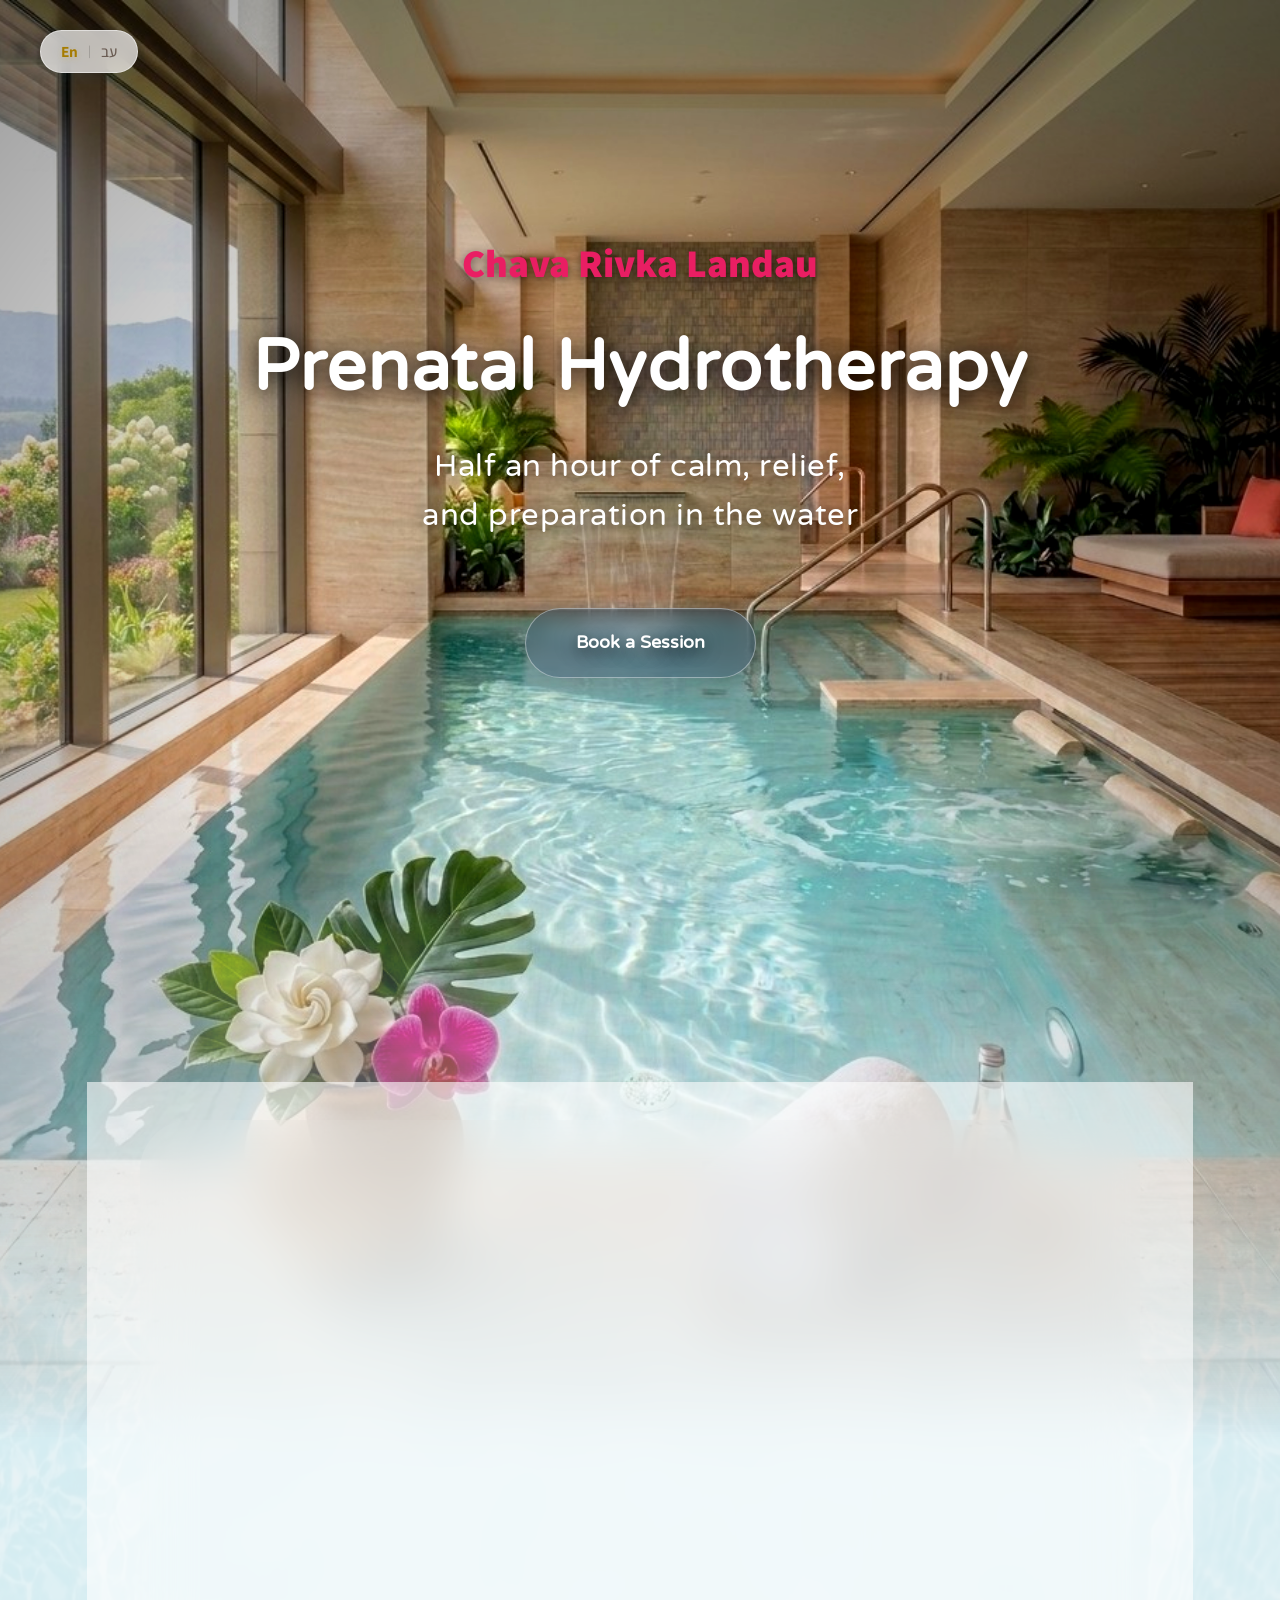
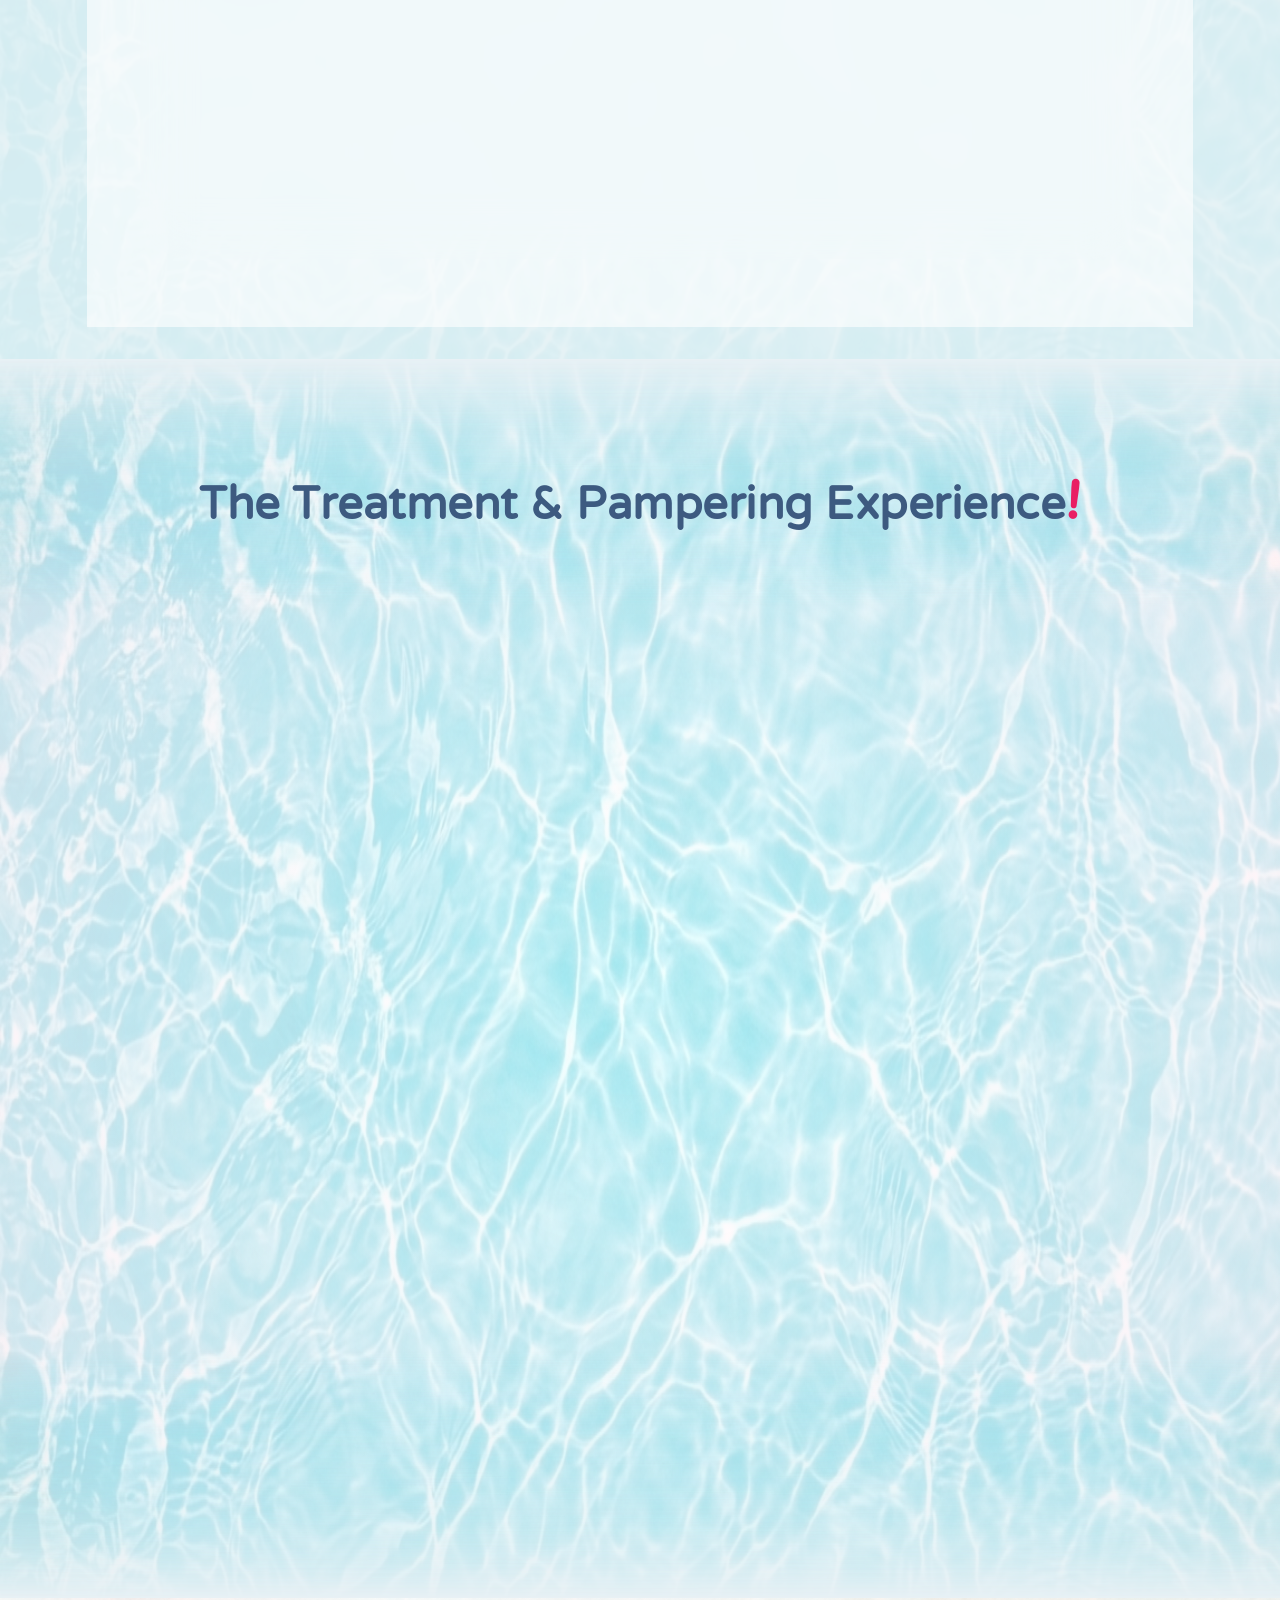
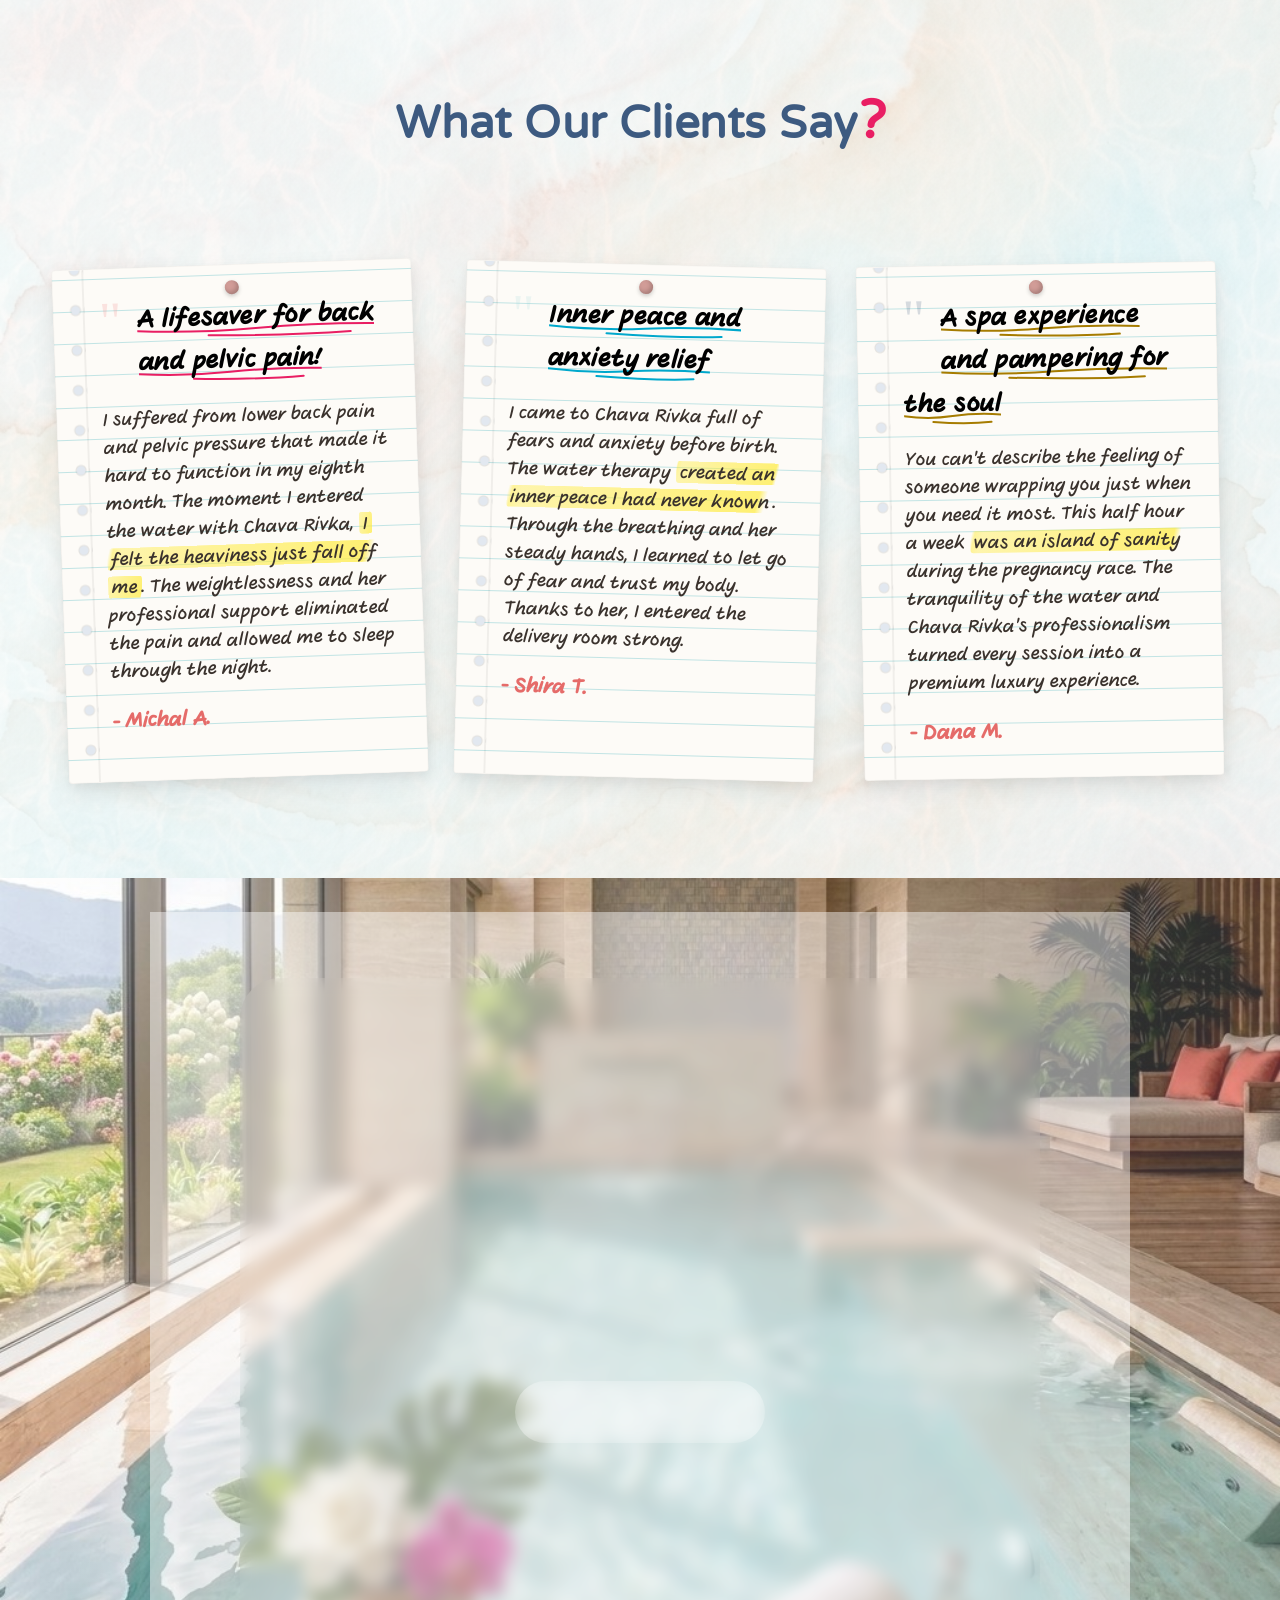
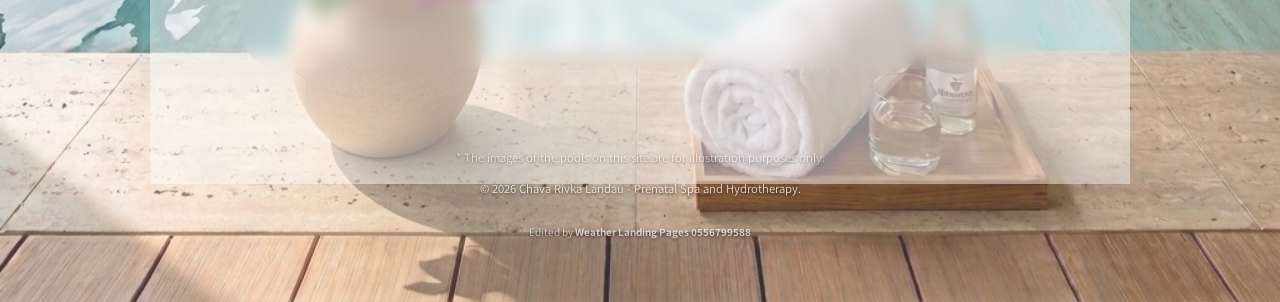
==== index-en.html @ 5e0549d5 "Update site and add new images" ====
<!DOCTYPE html>
<html lang="en" dir="ltr">
<head>
    <meta charset="UTF-8">
    <meta name="viewport" content="width=device-width, initial-scale=1.0">
    <title>Prenatal Hydrotherapy | Chava Rivka Landau</title>
    <meta name="description" content="Preparing for birth? Prepare yourself in the best way possible with prenatal hydrotherapy by Chava Rivka Landau, certified hydrotherapist.">
    
    <link rel="preconnect" href="https://fonts.googleapis.com">
    <link rel="preconnect" href="https://fonts.gstatic.com" crossorigin>
    <link href="https://fonts.googleapis.com/css2?family=Assistant:wght@300;400;500;700&family=Varela+Round&family=Gveret+Levin&display=swap" rel="stylesheet">
    
    <link rel="stylesheet" href="styles.css">
</head>
<body>
    
    <div class="lang-switcher">
        <a href="index-en.html" class="active">En</a> <span class="divider">|</span> <a href="index.html">עב</a>
    </div>

    <!-- Global Animated Background -->
    <div class="water-background">
        <!-- Floating Bubbles -->
        <div class="bubbles-container">
            <div class="bubble bubble1"></div>
            <div class="bubble bubble2"></div>
            <div class="bubble bubble3"></div>
            <div class="bubble bubble4"></div>
            <div class="bubble bubble5"></div>
            <div class="bubble bubble6"></div>
            <div class="bubble bubble7"></div>
            <div class="bubble bubble8"></div>
            <div class="bubble bubble9"></div>
        </div>
    </div>

    <header class="hero-banner section" id="home">
        <div class="hero-overlay"></div>
        <div class="container hero-content">
            <div class="hero-text-minimal animate-on-scroll fade-up-slow">
                <span class="hero-provider-name interactive-hero-line" style="display:block; font-size: 2.8rem; font-weight: 800; color: #e91e63; margin: 0 auto 15px auto; width: fit-content; text-shadow: 0 2px 10px rgba(0,0,0,0.5);">Chava Rivka Landau</span>
                <h1 class="interactive-hero-line" style="margin: 0 auto; width: fit-content;">Prenatal Hydrotherapy</h1>
                <div class="accent-line" style="margin: 15px auto;"></div>
                <h2 class="interactive-hero-line" style="margin: 0 auto 30px auto; width: fit-content; text-align: center;">Half an hour of calm, relief,<br>and preparation in the water</h2>
                <a href="#contact" class="cta-button primary-cta mt-4">Book a Session</a>
            </div>
        </div>
    </header>

    <section class="provider section" id="provider-section">
        <div class="container animate-on-scroll fade-up-slow">
            <div class="provider-content">
                <div class="water-stream-container" id="water-stream-container">
                    <div class="stream-wave stream-blue"></div>
                    <div class="stream-wave stream-pink"></div>
                </div>
                <div class="provider-split">
                    <div class="provider-info">
                        <h2 class="handwritten gentle-hover-text" style="font-size: clamp(1.8rem, 6vw, 2.8rem); color: #e91e63; text-align: center; line-height: 1.2; margin-bottom: 20px;">Nice to meet you,<br><span style="white-space: nowrap; font-size: clamp(1.5rem, 6.5vw, 2.8rem);">I am Chava Rivka Landau.</span></h2>
                        <p class="title">A mother and grandmother, certified hydrotherapist, and expert in prenatal water therapy.</p>
                        <div class="accent-line align-right"></div>
                        <p class="bio-short animated-reading-box">
                            My goal is simple: to grant you half an hour of weightlessness, absolute quiet, and physical and mental preparation for childbirth. For me, water is the most powerful tool to relieve pressure from the back and pelvis, release pre-birth anxieties, and teach you how to truly breathe and let go. I have created a safe, embracing space for you – come disconnect from everything, trust your body, and arrive at the delivery room with calmness and empowerment.
                        </p>
                    </div>
                    <div class="provider-image interactive-provider">
                        <img src="embracing_hands_heart.png" alt="Embracing hands and heart" class="provider-main-img" />
                        
                        <!-- Floating Heart Bubbles -->
                        <div class="heart-bubbles-container">
                            <div class="hb hb1">♥</div>
                            <div class="hb hb2">♥</div>
                            <div class="hb hb3">♥</div>
                            <div class="hb hb4">♥</div>
                            <div class="hb hb5">♥</div>
                            <div class="hb hb6">♥</div>
                        </div>
                    </div>
                </div>
            </div>
        </div>
    </section>

    <section class="benefits section clip-transition" id="benefits">
        <div class="container">
            <h3 class="section-title animate-on-scroll fade-up-slow hover-wave-text no-color">The Treatment & Pampering Experience<span style="color: #e91e63; font-weight: 900; font-size: 1.2em; display: inline-block; transform: rotate(5deg);">!</span></h3>
            <div class="drops-grid">
                
                <div class="drop-card animate-on-scroll stagger-card" style="--delay: 0.1s">
                    <div class="title-animation-wrapper">
                        <div class="line-art-wrapper">
                            <!-- Abstract Spine / Relief line art -->
                            <svg viewBox="0 0 100 100" class="draw-line-svg">
                                <defs>
                                    <linearGradient id="grad1-en" x1="0%" y1="0%" x2="100%" y2="100%">
                                        <stop offset="0%" stop-color="#00bcd4" />
                                        <stop offset="100%" stop-color="#005f73" />
                                    </linearGradient>
                                    <linearGradient id="grad1-pink-en" x1="0%" y1="0%" x2="100%" y2="100%">
                                        <stop offset="0%" stop-color="#e91e63" />
                                        <stop offset="100%" stop-color="#ff8a65" />
                                    </linearGradient>
                                </defs>
                                <path class="animated-path" d="M 30,80 Q 50,70 50,50 T 70,20" fill="none" stroke="url(#grad1-en)" stroke-width="3" stroke-linecap="round"/>
                                <circle class="animated-path" cx="70" cy="20" r="4" fill="none" stroke="url(#grad1-en)" stroke-width="3"/>
                                <path class="animated-path" d="M 40,90 Q 60,80 60,60 T 80,30" fill="none" stroke="url(#grad1-pink-en)" stroke-width="2.5" stroke-linecap="round" opacity="0.8"/>
                            </svg>
                        </div>
                        <h4>Relief from Burden</h4>
                    </div>
                    <p>Releases tension, strain, and back pain with a pleasant floating sensation.</p>
                </div>

                <div class="drop-card animate-on-scroll stagger-card" style="--delay: 0.2s">
                    <div class="title-animation-wrapper">
                        <div class="line-art-wrapper">
                            <!-- Abstract Mobility / Loop line art -->
                            <svg viewBox="0 0 100 100" class="draw-line-svg">
                                <defs>
                                    <linearGradient id="grad2-en" x1="0%" y1="0%" x2="100%" y2="100%">
                                        <stop offset="0%" stop-color="#00a8cc" />
                                        <stop offset="100%" stop-color="#007c91" />
                                    </linearGradient>
                                    <linearGradient id="grad2-pink-en" x1="0%" y1="0%" x2="100%" y2="100%">
                                        <stop offset="0%" stop-color="#c2185b" />
                                        <stop offset="100%" stop-color="#e91e63" />
                                    </linearGradient>
                                </defs>
                                <path class="animated-path" d="M 20,50 C 20,20 80,20 80,50 C 80,80 20,80 50,50" fill="none" stroke="url(#grad2-en)" stroke-width="3" stroke-linecap="round"/>
                                <path class="animated-path" d="M 10,60 C 10,10 90,10 90,60 C 90,110 10,110 60,60" fill="none" stroke="url(#grad2-pink-en)" stroke-width="2.5" stroke-linecap="round" opacity="0.8"/>
                            </svg>
                        </div>
                        <h4>Improved Mobility</h4>
                    </div>
                    <p>Increases flexibility and expands range of motion in a gentle, soft way.</p>
                </div>

                <div class="drop-card animate-on-scroll stagger-card" style="--delay: 0.3s">
                    <div class="title-animation-wrapper">
                        <div class="line-art-wrapper">
                            <!-- Abstract Breathe / Leaf line art -->
                            <svg viewBox="0 0 100 100" class="draw-line-svg">
                                <path class="animated-path" d="M 50,90 C 50,90 20,60 20,30 C 20,10 50,10 50,30 C 50,10 80,10 80,30 C 80,60 50,90 50,90 Z" fill="none" stroke="url(#grad1-en)" stroke-width="3" stroke-linejoin="round"/>
                                <path class="animated-path" d="M 50,90 L 50,30" fill="none" stroke="url(#grad1-pink-en)" stroke-width="2.5" stroke-linecap="round"/>
                            </svg>
                        </div>
                        <h4>Breathing & Relaxation</h4>
                    </div>
                    <p>Guidance in breathing techniques and deep serenity ahead of birth.</p>
                </div>

                <div class="drop-card animate-on-scroll stagger-card" style="--delay: 0.4s">
                    <div class="title-animation-wrapper">
                        <div class="line-art-wrapper">
                            <!-- Abstract Lightness / Wave line art -->
                            <svg viewBox="0 0 100 100" class="draw-line-svg">
                                <path class="animated-path" d="M 10,50 Q 30,30 50,50 T 90,50" fill="none" stroke="url(#grad2-en)" stroke-width="3" stroke-linecap="round"/>
                                <path class="animated-path" d="M 10,65 Q 30,45 50,65 T 90,65" fill="none" stroke="url(#grad2-pink-en)" stroke-width="2.5" stroke-linecap="round" opacity="0.8"/>
                                <circle class="animated-path" cx="30" cy="30" r="4" fill="none" stroke="url(#grad1-pink-en)" stroke-width="2.5"/>
                                <circle class="animated-path" cx="70" cy="20" r="3" fill="none" stroke="url(#grad1-en)" stroke-width="2.5"/>
                            </svg>
                        </div>
                        <h4>Feeling of Lightness</h4>
                    </div>
                    <p>A pleasant wrapping of water providing zero gravity and absolute freedom.</p>
                </div>

                <div class="drop-card animate-on-scroll stagger-card" style="--delay: 0.5s">
                    <div class="title-animation-wrapper">
                        <div class="line-art-wrapper">
                            <!-- Abstract Care / Cradling Hands line art -->
                            <svg viewBox="0 0 100 100" class="draw-line-svg">
                                <path class="animated-path" d="M 20,40 C 20,70 50,80 50,80 C 50,80 80,70 80,40" fill="none" stroke="url(#grad1-en)" stroke-width="3" stroke-linecap="round"/>
                                <path class="animated-path" d="M 30,35 C 30,60 50,65 50,65 C 50,65 70,60 70,35" fill="none" stroke="url(#grad1-pink-en)" stroke-width="2.5" stroke-linecap="round"/>
                                <circle class="animated-path" cx="50" cy="45" r="9" fill="none" stroke="url(#grad2-en)" stroke-width="2.5"/>
                            </svg>
                        </div>
                        <h4>Personal Care & Pampering</h4>
                    </div>
                    <p>Intimate, supportive care tailored to your exact needs.</p>
                </div>

            </div>
        </div>
    </section>

    <section class="testimonials section clip-transition" id="testimonials">
        <div class="container">
            <h3 class="section-title animate-on-scroll fade-up-slow hover-wave-text">What Our Clients Say<span style="color: #e91e63; font-weight: 900; font-size: 1.2em; display: inline-block; --base-rotate: 5deg; transform: rotate(5deg);">?</span></h3>
            <div class="testimonials-grid memo-board">
                
                <div class="testimonial-card memo-note animate-on-scroll stagger-card" style="--delay: 0.1s; transform: rotate(-2deg);">
                    <div class="memo-pin"></div>
                    <div class="testimonial-header peach-header">
                        <div class="quote-icon">"</div>
                        <h4 class="testimonial-title handwritten">A lifesaver for back and pelvic pain!</h4>
                    </div>
                    <div class="testimonial-body">
                        <p class="testimonial-text handwritten">I suffered from lower back pain and pelvic pressure that made it hard to function in my eighth month. The moment I entered the water with Chava Rivka, <span class="highlight-yellow">I felt the heaviness just fall off me</span>. The weightlessness and her professional support eliminated the pain and allowed me to sleep through the night.</p>
                        <p class="testimonial-author handwritten">- Michal A.</p>
                    </div>
                </div>

                <div class="testimonial-card memo-note animate-on-scroll stagger-card" style="--delay: 0.2s; transform: rotate(1.5deg);">
                    <div class="memo-pin"></div>
                    <div class="testimonial-header blue-header">
                        <div class="quote-icon">"</div>
                        <h4 class="testimonial-title handwritten">Inner peace and anxiety relief</h4>
                    </div>
                    <div class="testimonial-body">
                        <p class="testimonial-text handwritten">I came to Chava Rivka full of fears and anxiety before birth. The water therapy <span class="highlight-yellow">created an inner peace I had never known</span>. Through the breathing and her steady hands, I learned to let go of fear and trust my body. Thanks to her, I entered the delivery room strong.</p>
                        <p class="testimonial-author handwritten">- Shira T.</p>
                    </div>
                </div>

                <div class="testimonial-card memo-note animate-on-scroll stagger-card" style="--delay: 0.3s; transform: rotate(-1deg);">
                    <div class="memo-pin"></div>
                    <div class="testimonial-header deep-header">
                        <div class="quote-icon">"</div>
                        <h4 class="testimonial-title handwritten">A spa experience and pampering for the soul</h4>
                    </div>
                    <div class="testimonial-body">
                        <p class="testimonial-text handwritten">You can't describe the feeling of someone wrapping you just when you need it most. This half hour a week <span class="highlight-yellow">was an island of sanity</span> during the pregnancy race. The tranquility of the water and Chava Rivka's professionalism turned every session into a premium luxury experience.</p>
                        <p class="testimonial-author handwritten">- Dana M.</p>
                    </div>
                </div>

            </div>
        </div>
    </section>

    <footer class="contact section clip-transition" id="contact">
        <div class="container contact-container animate-on-scroll fade-up-slow">
            <h3 class="contact-headline interactive-footer-line">Give yourself half an hour of calm and lightness</h3>
            <div class="phone-wrapper">
                <a href="tel:0548498906" class="phone-number pulse-animation">
                    <span class="phone-text">054-849-8906</span>
                </a>
            </div>
            <div style="margin-top: 25px;">
                <button id="open-registration-modal" class="cta-button primary-cta" style="background-color: var(--warm-peach); color: white; border: none; cursor: pointer; font-family: var(--font-heading); font-size: 1.3rem;">I want to register!</button>
            </div>
            <p class="footer-note" style="line-height: 2;">
                <span class="interactive-gold-line">Treatments take place in a pampering and beautifully designed private pool in Beit Shemesh.</span><br>
                <span class="interactive-gold-line">I am here to embrace you, with love and professionalism.</span>
            </p>
        </div>
        <div class="copyright">
            <p class="disclaimer" style="font-size: 0.9rem; opacity: 0.7; margin-bottom: 10px;">* The images of the pools on this site are for illustration purposes only.</p>
            <p>&copy; 2026 Chava Rivka Landau - Prenatal Spa and Hydrotherapy.</p>
            <p style="font-size: 0.8rem; opacity: 0.8; margin-top: 25px;">Edited by <strong>Weather Landing Pages 0556799588</strong></p>
        </div>
    </footer>

    <!-- Registration Modal -->
    <div id="registration-modal" class="modal-overlay">
        <div class="modal-content">
            <button id="close-registration-modal" class="close-btn">&times;</button>
            <h3 style="margin-bottom: 25px; text-align: center; color: var(--deep-water); font-size: 2rem;">I want to register!</h3>
            <form id="registration-form">
                <div class="form-group">
                    <label for="reg-name">Name</label>
                    <input type="text" id="reg-name" name="name" autocomplete="name" required>
                </div>
                <div class="form-group">
                    <label for="reg-phone">Phone</label>
                    <input type="tel" id="reg-phone" name="phone" autocomplete="tel" required>
                </div>
                <div class="form-group">
                    <label for="reg-address">Residential Address</label>
                    <input type="text" id="reg-address" name="address" autocomplete="street-address">
                </div>
                <div class="form-group">
                    <label for="reg-details">Request Details</label>
                    <textarea id="reg-details" name="details" rows="4"></textarea>
                </div>
                <button type="submit" class="cta-button primary-cta" style="width: 100%; justify-content: center; background-color: var(--warm-peach); color: white; border: none; margin-top: 10px;" id="submit-reg-btn">Send</button>
            </form>
            <div id="reg-form-message" style="display:none; text-align:center; margin-top:15px; font-weight:bold; color:var(--deep-water);"></div>
        </div>
    </div>

    <script src="script.js"></script>
</body>
</html>
---- styles.css ----
:root {
    /* Color Palette */
    --deep-water: #3d5a80; /* Deep oceanic blue for text */
    --primary-blue: #a8dadc; /* Soft calming pool water */
    --light-blue: #f4f8fa; /* Extremely clean, faint blue */
    --water-white: #ffffff; /* Pure white */
    --white: #ffffff;
    --bg-light: #e8f1f5; /* Elegant cool grayish blue */
    --text-dark: #3a322d;
    --text-light: #6b5d54;
    
    --warm-peach: #f28482;
    --warm-peach-light: #f4978e;
    --warm-peach-dark: #e56b69;
    
    --luxury-gold: #a67c00; /* Darker, richer antique gold */
    --gold-gradient: linear-gradient(135deg, #BF953F 0%, #FCF6BA 25%, #B38728 50%, #FBF5B7 75%, #AA771C 100%);

    /* Shadows & Effects */
    --glass-bg: rgba(255, 255, 255, 0.7);
    --glass-shadow: 0 15px 45px 0 rgba(209, 156, 151, 0.15);
    --drop-shadow: 0 20px 50px -10px rgba(74, 63, 53, 0.08), 0 10px 30px -8px rgba(74, 63, 53, 0.05);
    
    /* Typography */
    --font-heading: 'Varela Round', sans-serif;
    --font-body: 'Assistant', sans-serif;

    /* Luxury Easing */
    --luxury-ease: cubic-bezier(0.25, 1, 0.5, 1);
}

* {
    margin: 0;
    padding: 0;
    box-sizing: border-box;
}

html {
    font-size: 14px; /* Scale down globally */
}

body {
    font-family: var(--font-body);
    color: var(--text-dark);
    background-color: var(--bg-light);
    line-height: 1.6;
    overflow-x: hidden;
}

h1, h2, h3, h4, h5 {
    font-family: var(--font-heading);
    color: var(--deep-water);
    letter-spacing: 0.5px;
}

.container {
    max-width: 1200px;
    margin: 0 auto;
    padding: 0 20px;
}

.section {
    padding: 100px 0;
    position: relative;
    z-index: 2;
}

/* --- Modern SVG Wave Background --- */
.water-background {
    position: fixed;
    top: 0;
    left: 0;
    width: 100vw;
    height: 100vh;
    z-index: -1;
    background-color: #e8f1f5; /* Deeper cool base instead of pure white */
    background-image: 
        url('data:image/svg+xml;utf8,<svg xmlns="http://www.w3.org/2000/svg" viewBox="0 0 1440 800" preserveAspectRatio="none"><path fill="%2300bcd4" fill-opacity="0.25" d="M0,320L60,309.3C120,299,240,277,360,288C480,299,600,341,720,336C840,331,960,277,1080,240C1200,203,1320,181,1380,170.7L1440,160L1440,800L1380,800C1320,800,1200,800,1080,800C960,800,840,800,720,800C600,800,480,800,360,800C240,800,120,800,60,800L0,800Z"></path><path fill="%23e91e63" fill-opacity="0.2" d="M0,160L60,181.3C120,203,240,245,360,250.7C480,256,600,224,720,234.7C840,245,960,299,1080,309.3C1200,320,1320,288,1380,272L1440,256L1440,800L1380,800C1320,800,1200,800,1080,800C960,800,840,800,720,800C600,800,480,800,360,800C240,800,120,800,60,800L0,800Z"></path><path fill="%2381d4fa" fill-opacity="0.3" d="M0,512L60,490.7C120,469,240,427,360,426.7C480,427,600,469,720,512C840,555,960,597,1080,597.3C1200,597,1320,555,1380,533.3L1440,512L1440,800L1380,800C1320,800,1200,800,1080,800C960,800,840,800,720,800C600,800,480,800,360,800C240,800,120,800,60,800L0,800Z"></path></svg>');
    background-size: 200% 100%;
    background-position: left bottom;
    background-repeat: no-repeat;
    animation: waveFlow 30s ease-in-out infinite alternate;
}

@keyframes waveFlow {
    0% { background-position: left bottom; }
    100% { background-position: right bottom; }
}

/* --- Floating Bubbles --- */
.bubbles-container {
    position: fixed;
    top: 0;
    left: 0;
    width: 100vw;
    height: 100vh;
    z-index: 10;
    pointer-events: none;
    overflow: hidden;
}

.bubble {
    position: absolute;
    bottom: -150px;
    border-radius: 50%;
    background: radial-gradient(circle at 30% 30%, rgba(255, 255, 255, 0.9) 0%, rgba(255, 255, 255, 0.1) 40%, rgba(255, 255, 255, 0) 60%);
    box-shadow: 
        inset 0 0 20px rgba(255, 255, 255, 0.8),
        inset 10px 0 30px rgba(255, 182, 193, 0.4),
        inset -10px 0 30px rgba(173, 216, 230, 0.4),
        inset 0 -20px 30px rgba(166, 124, 0, 0.2),
        0 10px 25px rgba(0, 0, 0, 0.1);
    border: 1.5px solid rgba(255, 255, 255, 0.7);
    backdrop-filter: blur(2px);
    opacity: 0;
    animation: floatUpSoap 15s infinite ease-in-out, wobble 4s infinite ease-in-out;
    will-change: bottom, transform, margin-left;
}

@keyframes floatUpSoap {
    0% { bottom: -150px; opacity: 0; }
    10% { opacity: 0.9; }
    90% { opacity: 0.9; }
    100% { bottom: 120vh; opacity: 0; }
}

@keyframes wobble {
    0%, 100% { margin-left: 0; transform: scale(1); }
    50% { margin-left: 20px; transform: scale(1.05); }
}

/* Luxurious sizes, widely varied */
.bubble1 { width: 25px; height: 25px; left: 5%; animation-duration: 18s, 4s; animation-delay: 0s, 0s; }
.bubble2 { width: 70px; height: 70px; left: 12%; animation-duration: 22s, 5s; animation-delay: 5s, 1s; }
.bubble3 { width: 15px; height: 15px; left: 8%; animation-duration: 15s, 3s; animation-delay: 2s, 2s; }
.bubble4 { width: 45px; height: 45px; left: 2%; animation-duration: 25s, 6s; animation-delay: 8s, 0s; }
.bubble5 { width: 30px; height: 30px; left: 88%; animation-duration: 19s, 4.5s; animation-delay: 12s, 1.5s; }
.bubble6 { width: 80px; height: 80px; left: 95%; animation-duration: 16s, 3.5s; animation-delay: 15s, 0.5s; }
.bubble7 { width: 40px; height: 40px; left: 85%; animation-duration: 21s, 5s; animation-delay: 18s, 2.5s; }
.bubble8 { width: 60px; height: 60px; left: 92%; animation-duration: 28s, 6s; animation-delay: 10s, 1s; }
.bubble9 { width: 20px; height: 20px; left: 82%; animation-duration: 14s, 3s; animation-delay: 6s, 0s; }
/* --- Language Switcher --- */
.lang-switcher {
    position: fixed;
    top: 30px;
    left: 40px; /* Fixed physical position so it stays in the exact same spot in both Hebrew (RTL) and English (LTR) */
    z-index: 1000;
    background: rgba(255, 255, 255, 0.7);
    backdrop-filter: blur(10px);
    border: 1px solid rgba(255, 255, 255, 0.5);
    padding: 8px 20px;
    border-radius: 30px;
    box-shadow: 0 4px 15px rgba(0, 95, 115, 0.1);
    display: flex;
    align-items: center;
    gap: 10px;
    font-size: 1.1rem;
    font-weight: 500;
}

.lang-switcher a {
    color: var(--text-light);
    text-decoration: none;
    transition: all 0.3s ease;
}

.lang-switcher a:hover {
    color: var(--warm-peach);
}

.lang-switcher a.active {
    color: var(--luxury-gold);
    font-weight: 700;
    text-shadow: 0 2px 5px rgba(212, 175, 55, 0.3);
}

.lang-switcher .divider {
    color: rgba(0,0,0,0.2);
    font-size: 0.9rem;
}


/* --- Hero Section (Watsu Style) --- */
.hero-banner {
    height: 100vh;
    min-height: 600px;
    position: relative;
    display: flex;
    align-items: center;
    justify-content: center;
    text-align: center;
    padding-top: 0;
    padding-bottom: 0;
    z-index: 2;
}

.hero-banner::before {
    content: '';
    position: absolute;
    top: 0;
    left: 0;
    width: 100%;
    height: 160vh;
    background: url('assets/hero_bg.jpg') center/cover no-repeat;
    z-index: -2;
    mask-image: linear-gradient(to bottom, black 60%, transparent 100%);
    -webkit-mask-image: linear-gradient(to bottom, black 60%, transparent 100%);
    pointer-events: none;
    filter: saturate(1.2) contrast(1.05);
}

.hero-overlay {
    position: absolute;
    top: 0;
    left: 0;
    width: 100%;
    height: 160vh;
    /* Removed blue tint. Pure vignette so image is sharp and colorful */
    background: radial-gradient(circle at center, transparent 30%, rgba(0,0,0,0.4) 100%);
    z-index: -1;
    mask-image: linear-gradient(to bottom, black 60%, transparent 100%);
    -webkit-mask-image: linear-gradient(to bottom, black 60%, transparent 100%);
    pointer-events: none;
}

.hero-content {
    position: relative;
    z-index: 2;
    width: 100%;
    display: flex;
    justify-content: center;
}

.hero-text-minimal {
    max-width: 900px;
    color: var(--white);
    text-shadow: 0 4px 15px rgba(0,0,0,0.6), 0 0 30px rgba(0,0,0,0.3);
}



.hero-text-minimal h1 {
    font-size: 5rem;
    font-weight: 700;
    line-height: 1.1;
    margin-bottom: 10px;
    letter-spacing: 1px;
    color: var(--white);
    text-shadow: 0 4px 20px rgba(0,0,0,0.7), 0 0 40px rgba(0,0,0,0.4);
}

.hero-text-minimal h2 {
    font-size: 2.2rem;
    font-weight: 300;
    margin-bottom: 30px;
    color: var(--water-white);
    text-shadow: 0 2px 15px rgba(0,0,0,0.6);
}

/* --- Interactive Hero Text Hover Effect (Floating) --- */
.interactive-hero-line {
    position: relative;
    padding: 10px 20px;
    border-radius: 12px;
    transition: all 0.6s cubic-bezier(0.25, 1, 0.5, 1);
    z-index: 1;
    cursor: pointer;
}

.interactive-hero-line::before {
    content: '';
    position: absolute;
    top: 0;
    left: 0;
    width: 100%;
    height: 100%;
    background: rgba(255, 255, 255, 0.12); /* ׳³ֲ³ײ²ֲ©׳³ֲ³ײ²ֲ§׳³ֲ³׳’ג‚¬ֲ¢׳³ֲ³ײ²ֲ£ ׳³ֲ³׳’ג‚¬ֲ¢׳³ֲ³ײ²ֲ¢׳³ֲ³׳’ג‚¬ֲ׳³ֲ³׳’ג€ֲ¢׳³ֲ³ײ²ֲ */
    backdrop-filter: blur(8px); /* ׳³ֲ³ײ²ֲ׳³ֲ³׳’ג€ֳ—׳³ֲ³ײ²ֲ§׳³ֲ³ײ»ֲ ׳³ֲ³׳’ג‚¬ג€׳³ֲ³׳’ג‚¬ֳ·׳³ֲ³׳’ג‚¬ֲ¢׳³ֲ³׳’ג‚¬ֳ·׳³ֲ³׳’ג€ֲ¢׳³ֲ³ײ³ג€” */
    border: 1px solid rgba(255, 255, 255, 0.2);
    border-radius: 12px;
    z-index: -1;
    /* ׳³ֲ³ײ²ֲ׳³ֲ³ײ³ג€”׳³ֲ³׳’ג‚¬ג€׳³ֲ³׳’ג€ֲ¢׳³ֲ³ײ²ֲ ׳³ֲ³ײ²ֲ׳³ֲ³ײ²ֲ׳³ֲ³ײ»ֲ׳³ֲ³׳’ג‚¬ֲ ׳³ֲ³׳’ג‚¬ֲ¢׳³ֲ³ײ²ֲ§׳³ֲ³ײ»ֲ׳³ֲ³ײ²ֲ ׳³ֲ³׳’ג€ֲ¢׳³ֲ³׳’ג‚¬ֲ¢׳³ֲ³ײ³ג€”׳³ֲ³ײ²ֲ¨ ׳³ֲ³׳’ג‚¬ֳ·׳³ֲ³׳’ג‚¬ֲ׳³ֲ³׳’ג€ֲ¢ ׳³ֲ³ײ²ֲ׳³ֲ³ײ²ֲ¢׳³ֲ³ײ²ֲ׳³ֲ³׳’ג‚¬ֲ¢׳³ֲ³ײ³ג€” ׳³ֲ³׳’ג‚¬ֲ¢׳³ֲ³ײ²ֲ׳³ֲ³ײ²ֲ¦׳³ֲ³׳’ג‚¬ֲ¢׳³ֲ³ײ²ֲ£ */
    transform: translateY(20px) scale(0.95);
    opacity: 0;
    transition: all 0.6s cubic-bezier(0.25, 1, 0.5, 1);
    box-shadow: 0 15px 35px rgba(0, 0, 0, 0.2);
}

.interactive-hero-line:hover {
    /* ׳³ֲ³׳’ג‚¬ֲ׳³ֲ³ײ»ֲ׳³ֲ³ײ²ֲ§׳³ֲ³ײ²ֲ¡׳³ֲ³ײ»ֲ ׳³ֲ³׳’ג‚¬ֳ·׳³ֲ³׳’ג‚¬ֲ¢׳³ֲ³ײ²ֲ׳³ֲ³׳’ג‚¬ֲ¢ ׳³ֲ³ײ²ֲ¦׳³ֲ³ײ²ֲ£ ׳³ֲ³׳’ג‚¬ֳ·׳³ֲ³ײ²ֲ׳³ֲ³׳’ג€ֳ—׳³ֲ³׳’ג€ֲ¢ ׳³ֲ³ײ²ֲ׳³ֲ³ײ²ֲ¢׳³ֲ³ײ²ֲ׳³ֲ³׳’ג‚¬ֲ */
    transform: translateY(-12px);
    text-shadow: 0 8px 25px rgba(0, 0, 0, 0.7) !important;
}

.interactive-hero-line:hover::before {
    /* ׳³ֲ³׳’ג‚¬ֲ׳³ֲ³ײ²ֲ¨׳³ֲ³ײ²ֲ§׳³ֲ³ײ²ֲ¢ ׳³ֲ³ײ²ֲ׳³ֲ³׳’ג‚¬ג€׳³ֲ³ײ²ֲ׳³ֲ³׳’ג€ֲ¢׳³ֲ³ײ²ֲ§ ׳³ֲ³ײ²ֲ׳³ֲ³ײ²ֲ׳³ֲ³ײ²ֲ¢׳³ֲ³ײ²ֲ׳³ֲ³׳’ג‚¬ֲ ׳³ֲ³׳’ג‚¬ֲ¢׳³ֲ³ײ²ֲ׳³ֲ³׳’ג‚¬ֲ¢׳³ֲ³׳’ג€ֳ—׳³ֲ³׳’ג€ֲ¢׳³ֲ³ײ²ֲ¢ */
    transform: translateY(0) scale(1);
    opacity: 1;
}

.hero-provider-name.interactive-hero-line:hover {
    color: var(--warm-peach-light) !important;
    font-weight: 900 !important;
}

h1.interactive-hero-line:hover {
    color: var(--primary-blue) !important;
    font-weight: 800 !important;
}

h2.interactive-hero-line:hover {
    color: var(--primary-blue) !important;
    font-weight: 700 !important;
}

.hero-text-minimal .accent-line {
    background: var(--warm-peach);
    box-shadow: 0 0 10px rgba(242, 132, 130, 0.5);
}

.mt-4 {
    margin-top: 2rem;
}

.cta-button {
    display: inline-flex;
    align-items: center;
    gap: 15px;
    background: var(--warm-peach);
    color: white;
    padding: 20px 50px;
    border-radius: 60px;
    text-decoration: none;
    font-size: 1.25rem;
    font-weight: 700;
    font-family: var(--font-heading);
    box-shadow: 0 15px 40px rgba(242, 132, 130, 0.3);
    transition: all 0.6s var(--luxury-ease);
    position: relative;
    overflow: hidden;
}

.cta-button:hover {
    background: var(--warm-peach-dark);
    transform: translateY(-8px);
    box-shadow: 0 25px 50px rgba(242, 132, 130, 0.4);
}

.cta-button svg {
    transition: transform 0.5s var(--luxury-ease);
}

.cta-button:hover svg {
    transform: translateX(-5px);
}

/* --- Benefits Section --- */
.benefits {
    text-align: center;
    position: relative;
    padding: 100px 0;
    z-index: 1;
}

.benefits::before {
    content: '';
    position: absolute;
    top: 0;
    left: 0;
    width: 100%;
    height: 100%;
    background: url('assets/pure_water.jpg') no-repeat;
    background-size: 120% 120%; /* Make it larger so we can pan around */
    z-index: -2;
    mask-image: linear-gradient(to bottom, transparent 0%, black 20%, black 80%, transparent 100%);
    -webkit-mask-image: linear-gradient(to bottom, transparent 0%, black 20%, black 80%, transparent 100%);
    animation: waterFlow 40s ease-in-out infinite alternate; /* Slow, continuous drifting */
}

@keyframes waterFlow {
    0% { background-position: 0% 0%; }
    50% { background-position: 100% 50%; }
    100% { background-position: 50% 100%; }
}

.benefits::after {
    content: '';
    position: absolute;
    top: 0;
    left: 0;
    width: 100%;
    height: 100%;
    background: radial-gradient(ellipse at center, rgba(255, 255, 255, 0.6) 0%, rgba(255, 240, 245, 0.8) 80%, rgba(255, 228, 225, 0.9) 100%);
    z-index: -1;
    mask-image: linear-gradient(to bottom, transparent 0%, black 20%, black 80%, transparent 100%);
    -webkit-mask-image: linear-gradient(to bottom, transparent 0%, black 20%, black 80%, transparent 100%);
}

.section-title {
    font-size: 3.2rem;
    margin-bottom: 80px;
    font-weight: 900;
    position: relative;
    display: block;
    text-align: center;
    color: var(--deep-water);
    background: transparent;
    padding: 0;
    box-shadow: none;
}

.section-title::after {
    display: none;
}

.drops-grid {
    display: flex;
    flex-wrap: wrap;
    justify-content: center;
    gap: 40px;
}

.drop-card {
    background: transparent;
    padding: 20px 20px;
    border-radius: 20px; 
    width: calc(33.333% - 90px);
    min-width: 240px;
    
    /* Force PERFECT SQUARE! */
    aspect-ratio: 1 / 1;
    
    border: none;
    transition: all 0.6s var(--luxury-ease);
    position: relative;
    z-index: 1; /* Creates a stacking context so ::before doesn't slip behind the section! */
    isolation: isolate; /* Enforces stacking context */
    margin: 60px 30px;
    display: flex;
    flex-direction: column;
    justify-content: center;
}

/* Assign the specific beautifully generated opaque pastel images to each card */
.drop-card:nth-child(1)::before { background-image: url('assets/ring_gold.png'); } 
.drop-card:nth-child(2)::before { background-image: url('assets/ring_blue.png'); } 
.drop-card:nth-child(3)::before { background-image: url('assets/ring_pink.png'); } 
.drop-card:nth-child(4)::before { background-image: url('assets/ring_blue.png'); } 
.drop-card:nth-child(5)::before { background-image: url('assets/ring_gold.png'); } 

/* The Actual Photorealistic Opaque Image of a Wet Inflatable Ring */
.drop-card::before {
    content: '';
    position: absolute;
    top: -30px; left: -30px; right: -30px; bottom: -30px; /* Sits outside the card */
    
    /* Show the ENTIRE image natively, no cropping! */
    background-size: 100% 100%; 
    background-position: center;
    background-repeat: no-repeat;
    
    /* Drop shadow and color enhancements to force maximum opacity and solid plastic look */
    filter: drop-shadow(0 15px 25px rgba(0, 0, 0, 0.4)) contrast(1.2) saturate(1.2) brightness(0.95);
    
    z-index: -1; /* Sits on top of the white background, completely preserving the inner tube! */
    transition: all 0.6s var(--luxury-ease);
    pointer-events: none;
    opacity: 1; /* Fully opaque! */
}

/* The Inner Card Background (Seen through the hole) */
.drop-card::after {
    content: '';
    position: absolute;
    top: 0; left: 0; right: 0; bottom: 0;
    background: transparent; /* Always show the pool water perfectly! */
    backdrop-filter: none; 
    border-radius: 20px;
    z-index: -2; /* Sits BEHIND the ring! */
    transition: all 0.6s var(--luxury-ease);
}

.drop-card:hover {
    transform: translateY(-10px);
}

/* Rotate the ring itself! */
.drop-card:hover::before {
    transform: rotate(15deg) scale(1.05);
}

.drop-card:hover::after {
    /* Adds a bold, deep blue tint to the water */
    background: rgba(0, 40, 110, 0.55); 
    /* Enhances the actual water behind it: makes it darker, much bolder/saturated, and punchy */
    backdrop-filter: brightness(0.6) saturate(2) contrast(1.2); 
}

.drop-card p {
    position: relative;
    z-index: 2;
    text-align: center;
    margin: 0 auto;
    line-height: 1.5;
    max-width: 55%; /* Much narrower to force more line breaks and increase margin from the ring! */
    font-size: 0.85rem; /* Smaller text */
    font-weight: 700; /* Bolder text */
    color: #444444;
    transition: color 0.6s var(--luxury-ease);
}

.drop-card:hover p {
    color: #ffffff;
}

/* Wrapper to allow children to position independently */
.title-animation-wrapper {
    display: contents; /* Removes wrapper from layout, children become direct children of .drop-card for flexbox */
}

.title-animation-wrapper h4 {
    position: absolute;
    top: -5px; /* Sit squarely in the middle of the top tube of the thin float */
    left: 50%;
    transform: translateX(-50%) perspective(150px) rotateX(20deg) rotateZ(-1.5deg); 
    z-index: 3;
    
    margin: 0;
    color: #333333 !important; /* Force dark gray marker */
    font-family: 'Gveret Levin', cursive; /* Handwritten font! */
    font-weight: normal; /* Remove boldness */
    font-size: 1.6rem; /* Handwriting size */
    white-space: nowrap;
    background: transparent !important; 
    padding: 0; 
    
    mix-blend-mode: multiply;
    opacity: 0.85;
}

/* Elegant Spreading Water Ripples behind the ring on hover! */
.title-animation-wrapper::before,
.title-animation-wrapper::after {
    content: '';
    position: absolute;
    /* Start roughly the size of the float */
    top: -20px; left: -20px; right: -20px; bottom: -20px;
    border-radius: 50%;
    border: 3px solid rgba(255, 255, 255, 0); /* Invisible by default */
    z-index: -5; /* Deep behind the float! */
    pointer-events: none;
}

@keyframes spreadRipple {
    0% {
        transform: scale(0.95);
        opacity: 0.6;
        border-width: 4px;
        border-color: rgba(255, 255, 255, 0.7);
    }
    100% {
        transform: scale(1.35); /* Expand outward! */
        opacity: 0; /* Fade out seamlessly into the water */
        border-width: 1px;
        border-color: rgba(255, 255, 255, 0);
    }
}

.drop-card:hover .title-animation-wrapper::before {
    animation: spreadRipple 2s cubic-bezier(0.2, 0.8, 0.3, 1) infinite;
}

.drop-card:hover .title-animation-wrapper::after {
    animation: spreadRipple 2s cubic-bezier(0.2, 0.8, 0.3, 1) infinite;
    animation-delay: 0.8s; /* Staggered ripple! */
}

/* Line Art SVG Styling */
.title-animation-wrapper .line-art-wrapper {
    position: relative; /* Normal flow, sits inside the hole */
    z-index: 3;
    display: flex;
    justify-content: center;
    align-items: center;
    margin: 0 auto 10px auto; /* Centered, right above the description paragraph */
}

.draw-line-svg {
    width: 45px; /* Appropriate size for an icon inside the hole */
    height: 45px;
    overflow: visible;
}

.animated-path {
    stroke-dasharray: 400;
    stroke-dashoffset: 400;
    transition: stroke-dashoffset 2s var(--luxury-ease), stroke 0.6s var(--luxury-ease);
    stroke-width: 5 !important; /* Very thick, bold line */
    stroke: #e91e63 !important; /* Hot pink! */
}

/* Base hover state for all animated paths, ensuring they become white */
.drop-card:hover .animated-path {
    stroke: #ffffff !important;
}

/* Continuous curling/flowing effect for standard abstract lines (looks like a moving video) */
.drop-card:hover .draw-line-svg:not(.hands-and-heart-svg) .animated-path {
    stroke-dasharray: 40 20;
    animation: curlFlow 1.5s linear infinite;
}

@keyframes curlFlow {
    0% { stroke-dashoffset: 60; }
    100% { stroke-dashoffset: 0; }
}

/* Add a gentle infinite sway to the SVG itself */
.drop-card:hover .draw-line-svg:not(.hands-and-heart-svg) {
    animation: gentleSway 3s ease-in-out infinite alternate;
}

@keyframes gentleSway {
    0% { transform: rotate(-3deg) scale(1); }
    100% { transform: rotate(3deg) scale(1.05); }
}

/* Bubbles rising inside the wheel hole on hover */
.drop-card:hover .line-art-wrapper::before,
.drop-card:hover .line-art-wrapper::after {
    content: '';
    position: absolute;
    border-radius: 50%;
    border: 1.5px solid rgba(255, 255, 255, 0.7);
    background: radial-gradient(circle at 30% 30%, rgba(255,255,255,0.9) 0%, rgba(255,255,255,0) 60%);
    opacity: 0;
    pointer-events: none;
    z-index: 10;
}

.drop-card:hover .line-art-wrapper::before {
    width: 14px;
    height: 14px;
    left: 15%;
    bottom: -15px;
    box-shadow: 15px -25px 0 -3px rgba(255,255,255,0.5), -10px -40px 0 -5px rgba(255,255,255,0.4);
    animation: holeBubbleUp 2s ease-in infinite;
}

.drop-card:hover .line-art-wrapper::after {
    width: 10px;
    height: 10px;
    right: 20%;
    bottom: -20px;
    box-shadow: -12px -20px 0 -2px rgba(255,255,255,0.6), 15px -35px 0 -4px rgba(255,255,255,0.4);
    animation: holeBubbleUp 2.5s ease-in infinite;
    animation-delay: 0.7s;
}

@keyframes holeBubbleUp {
    0% {
        transform: translateY(0) scale(0.6);
        opacity: 0;
    }
    15% {
        opacity: 1;
    }
    80% {
        opacity: 0.8;
    }
    100% {
        transform: translateY(-70px) scale(1.2);
        opacity: 0;
    }
}

.is-visible .animated-path {
    stroke-dashoffset: 0;
}

/* Hands and Heart Hover Animation */
.hands-and-heart-svg .hand-outer-left,
.hands-and-heart-svg .hand-inner-left {
    transform-origin: right bottom;
    transform-box: fill-box;
    transition: transform 0.6s var(--luxury-ease), stroke-dashoffset 2s var(--luxury-ease), stroke 0.6s var(--luxury-ease);
}

.hands-and-heart-svg .hand-outer-right,
.hands-and-heart-svg .hand-inner-right {
    transform-origin: left bottom;
    transform-box: fill-box;
    transition: transform 0.6s var(--luxury-ease), stroke-dashoffset 2s var(--luxury-ease), stroke 0.6s var(--luxury-ease);
}

.hands-and-heart-svg .flying-heart {
    transform-origin: center;
    transform-box: fill-box;
    transition: all 0.6s var(--luxury-ease);
}

.drop-card:hover .hands-and-heart-svg .hand-outer-left,
.drop-card:hover .hands-and-heart-svg .hand-inner-left {
    transform: rotate(-35deg);
    animation: handSwayLeft 2s ease-in-out infinite alternate;
}
@keyframes handSwayLeft {
    0% { transform: rotate(-35deg); }
    100% { transform: rotate(-25deg); }
}

.drop-card:hover .hands-and-heart-svg .hand-outer-right,
.drop-card:hover .hands-and-heart-svg .hand-inner-right {
    transform: rotate(35deg);
    animation: handSwayRight 2s ease-in-out infinite alternate;
}
@keyframes handSwayRight {
    0% { transform: rotate(35deg); }
    100% { transform: rotate(25deg); }
}

.drop-card:hover .hands-and-heart-svg .flying-heart {
    transform: translateY(-25px) scale(1.5);
    fill: rgba(255, 255, 255, 0.4);
    animation: heartBeatHover 1s ease-in-out infinite alternate;
}
@keyframes heartBeatHover {
    0% { transform: translateY(-25px) scale(1.5); fill: rgba(255, 255, 255, 0.4); }
    100% { transform: translateY(-28px) scale(1.7); fill: rgba(255, 255, 255, 0.6); }
}

/* Old h4 styling removed to keep titles as clean marker text on the float */

.primary-cta {
    background: rgba(61, 90, 128, 0.35);
    backdrop-filter: blur(8px);
    color: var(--white);
    border: 1px solid rgba(255, 255, 255, 0.4);
    box-shadow: 0 4px 15px rgba(61, 90, 128, 0.15);
}

.primary-cta:hover {
    background: var(--deep-water);
    color: var(--white);
    border-color: var(--deep-water);
    box-shadow: 0 8px 25px rgba(61, 90, 128, 0.5);
}

.drop-card p {
    font-size: 1.2rem;
    color: var(--text-dark);
    font-weight: 500;
    line-height: 1.7;
}

/* --- Provider Section --- */
.provider {
    position: relative;
    padding: 220px 0 100px 0; /* Lowered the square to reveal the plant in the hero banner! */
}

.provider::before {
    content: '';
    position: absolute;
    top: 0;
    left: 0;
    width: 100%;
    height: 100%;
    background: url('assets/pure_water.jpg') no-repeat;
    background-size: 120% 120%;
    animation: waterFlow 40s ease-in-out infinite alternate;
    z-index: -2;
    mask-image: linear-gradient(to bottom, transparent 0%, transparent 20%, black 40%, black 100%);
    -webkit-mask-image: linear-gradient(to bottom, transparent 0%, transparent 20%, black 40%, black 100%);
    opacity: 0.08;
}

.provider-content {
    background: rgba(255, 255, 255, 0.6);
    border-radius: 50px;
    box-shadow: 0 15px 35px rgba(0, 0, 0, 0.1);
    max-width: 1000px;
    margin: 0 auto;
    position: relative;
    overflow: hidden;
    backdrop-filter: blur(25px);
    -webkit-backdrop-filter: blur(25px);
    border: 1px solid rgba(255, 255, 255, 0.4);
    border-top: 1px solid rgba(255, 255, 255, 0.8);
    border-right: 1px solid rgba(255, 255, 255, 0.8);
    padding: 80px;
}

.provider-split {
    display: flex;
    align-items: center;
    gap: 50px;
    position: relative;
    z-index: 2;
}

.provider-info {
    flex: 0 0 48%;
    max-width: 48%;
    text-align: start;
}

.provider-image {
    flex: 0 0 60%;
    max-width: 700px;
    margin: 0 auto;
}

.provider-image img {
    width: 100%;
    height: auto;
    border-radius: 0;
    box-shadow: none;
    transition: transform 0.5s var(--luxury-ease);
}

.provider-image img:hover {
    transform: translateY(-5px) scale(1.02);
}

.provider-illustration {
    position: absolute;
    bottom: -30px;
    left: -30px;
    width: 250px;
    z-index: 0;
    pointer-events: none;
}

.provider-info h2 {
    font-size: 2.8rem;
    margin-bottom: 10px;
    font-weight: 300;
}

.provider-info .title {
    font-size: 1.4rem;
    color: var(--luxury-gold);
    font-weight: 700;
    margin-top: 20px;
    margin-bottom: 25px;
    background: transparent;
    padding: 15px 25px;
    border-radius: 12px;
    display: inline-block;
    box-shadow: 0 0 0 rgba(0,0,0,0);
    border: 2px solid var(--luxury-gold);
    transition: all 0.5s cubic-bezier(0.25, 1, 0.5, 1);
    cursor: default;
}

.provider-info .title:hover {
    background: var(--luxury-gold);
    color: var(--white);
    animation: gentleWaterFloat 4s ease-in-out infinite;
}

@keyframes gentleWaterFloat {
    0%, 100% {
        transform: translateY(-2px);
        box-shadow: 0 10px 20px rgba(166, 124, 0, 0.2);
    }
    50% {
        transform: translateY(-12px);
        box-shadow: 0 20px 35px rgba(166, 124, 0, 0.35);
    }
}

.align-right {
    margin: 0 0 25px 0;
}

.bio-short {
    font-size: 1.15rem;
    color: var(--text-light);
    line-height: 1.8;
}

/* --- Interactive Provider JPG Animations --- */
.interactive-provider {
    position: relative;
    width: 100%;
    cursor: pointer;
    perspective: 1000px;
    display: flex;
    justify-content: center;
}

.provider-main-img {
    width: 100%;
    max-width: 700px;
    height: auto;
    border-radius: 0;
    box-shadow: none;
    -webkit-mask-image: radial-gradient(circle at center, black 50%, transparent 72%);
    mask-image: radial-gradient(circle at center, black 50%, transparent 72%);
    transition: transform 0.8s cubic-bezier(0.34, 1.56, 0.64, 1), filter 0.8s cubic-bezier(0.34, 1.56, 0.64, 1);
}

.interactive-provider:hover .provider-main-img {
    transform: translateY(-15px) scale(1.05) rotate(1deg);
    box-shadow: 0 25px 50px rgba(166, 124, 0, 0.35); /* Gold halo */
}

/* Floating Heart Bubbles */
.heart-bubbles-container {
    position: absolute;
    top: 0;
    left: 0;
    width: 100%;
    height: 100%;
    pointer-events: none;
    z-index: 3;
    overflow: hidden;
    border-radius: 20px;
}

.hb {
    position: absolute;
    bottom: 30%;
    left: 50%;
    color: #e91e63;
    font-size: 24px;
    opacity: 0;
    text-shadow: 0 0 10px rgba(255,255,255,0.8);
    transform: translate(-50%, 0) scale(0);
}

.interactive-provider:hover .hb {
    animation: floatHeartBubble 2.5s ease-in infinite;
}

.hb1 { left: 45%; animation-delay: 0s !important; color: #f28482; font-size: 20px; }
.hb2 { left: 55%; animation-delay: 0.4s !important; color: #a8dadc; font-size: 28px; }
.hb3 { left: 40%; animation-delay: 0.8s !important; color: #e91e63; font-size: 18px; }
.hb4 { left: 60%; animation-delay: 1.2s !important; color: #ff8a65; font-size: 22px; }
.hb5 { left: 50%; animation-delay: 1.6s !important; color: #00bcd4; font-size: 26px; }
.hb6 { left: 48%; animation-delay: 2.0s !important; color: #f4978e; font-size: 16px; }

@keyframes floatHeartBubble {
    0% {
        transform: translate(-50%, 0) scale(0);
        opacity: 0;
    }
    20% {
        opacity: 0.8;
        transform: translate(-60%, -40px) scale(1);
    }
    50% {
        transform: translate(-40%, -80px) scale(1.2);
    }
    80% {
        opacity: 0.6;
        transform: translate(-55%, -120px) scale(1);
    }
    100% {
        transform: translate(-50%, -160px) scale(0.5);
        opacity: 0;
    }
}

.benefit-list {
    list-style: none;
    padding: 0;
    margin: 0;
    position: relative;
    z-index: 1;
    display: flex;
    flex-direction: column;
    gap: 20px;
}

.benefit-list li {
    display: flex;
    align-items: center;
    border-radius: 30px;
    padding: 25px 35px;
    box-shadow: 0 15px 40px rgba(74, 63, 53, 0.04);
    backdrop-filter: blur(5px);
    transition: transform 0.5s ease, box-shadow 0.5s ease;
    position: relative;
    overflow: hidden;
}

.benefit-list li:hover {
    transform: translateX(-10px);
    box-shadow: 0 20px 45px rgba(74, 63, 53, 0.08);
}

.watermark-number {
    position: absolute;
    font-size: 6rem;
    font-weight: 800;
    opacity: 0.08;
    top: -15px;
    inset-inline-end: 15px; /* Adjusts automatically for RTL/LTR */
    z-index: 0;
    font-family: var(--font-heading);
    transition: all 0.4s ease;
    line-height: 1;
}

.benefit-list li:hover .watermark-number {
    opacity: 0.15;
    transform: scale(1.1);
}

.tint-peach {
    background: linear-gradient(135deg, rgba(242, 132, 130, 0.1), rgba(255, 255, 255, 0.6));
    border: 1px solid rgba(255, 255, 255, 0.5);
    border-inline-start: 4px solid var(--warm-peach);
}
.tint-peach .watermark-number { color: var(--warm-peach-dark); }

.tint-blue {
    background: linear-gradient(135deg, rgba(138, 201, 226, 0.1), rgba(255, 255, 255, 0.6));
    border: 1px solid rgba(255, 255, 255, 0.5);
    border-inline-start: 4px solid var(--primary-blue);
}
.tint-blue .watermark-number { color: var(--primary-blue); }

.tint-deep {
    background: linear-gradient(135deg, rgba(0, 95, 115, 0.05), rgba(255, 255, 255, 0.6));
    border: 1px solid rgba(255, 255, 255, 0.5);
    border-inline-start: 4px solid var(--deep-water);
}
.tint-deep .watermark-number { color: var(--deep-water); }

.benefit-text {
    display: flex;
    flex-direction: column;
    position: relative;
    z-index: 2;
}

.benefit-text strong {
    color: var(--deep-water);
    font-weight: 500;
    font-size: 1.25rem;
    margin-bottom: 5px;
}

.benefit-text span {
    font-size: 1.05rem;
    color: var(--text-light);
}

/* --- Testimonials Section --- */
/* =========================================
   Testimonials Section (Memo Board Style)
   ========================================= */
.testimonials {
    background: url('assets/testimonials_bg.jpg') center/cover no-repeat;
    position: relative;
    padding: 80px 0;
}

.testimonials::before {
    content: '';
    position: absolute;
    top: 0; left: 0; right: 0; bottom: 0;
    background: linear-gradient(120deg, rgba(255, 255, 255, 0.7), rgba(244, 248, 250, 0.65), rgba(255, 255, 255, 0.7));
    background-size: 300% 300%;
    animation: flowBackground 24s ease-in-out infinite;
    z-index: 1;
}

.testimonials::after {
    content: '';
    position: absolute;
    top: 0; left: 0; right: 0; bottom: 0;
    /* The moving water background */
    background: url('assets/pure_water.jpg') no-repeat;
    background-size: 120% 120%;
    animation: waterFlow 40s ease-in-out infinite alternate;
    opacity: 0.15; /* Balanced transparency - visible but subtle */
    z-index: 0; /* Under the gradient (z-index 1) but over the static background image */
    pointer-events: none;
}

.testimonials .container {
    position: relative;
    z-index: 2;
}

.memo-board {
    display: grid;
    grid-template-columns: repeat(auto-fit, minmax(320px, 1fr));
    gap: 40px;
    padding: 20px 0;
}

.memo-note {
    background-color: #fdfbf7;
    background-image: repeating-linear-gradient(
        transparent,
        transparent 31px,
        rgba(168, 218, 220, 0.7) 31px,
        rgba(168, 218, 220, 0.7) 32px
    );
    background-size: 100% 32px;
    background-position: 0 10px;
    border-radius: 4px;
    padding: 30px 25px;
    padding-inline-start: 45px;
    position: relative;
    box-shadow: 0 10px 25px rgba(0, 0, 0, 0.08), 2px 4px 10px rgba(0, 0, 0, 0.04);
    border: 1px solid rgba(0,0,0,0.03);
    transition: transform 0.4s ease, box-shadow 0.4s ease;
}

.memo-note::before {
    content: '';
    position: absolute;
    top: 0;
    bottom: 0;
    inset-inline-start: 15px;
    width: 14px;
    background-image: radial-gradient(circle, #e2e8f0 4px, rgba(0,0,0,0.1) 5px, transparent 6px);
    background-size: 14px 40px;
    background-position: center 20px;
    border-inline-end: 2px double rgba(0,0,0,0.05);
}



.memo-note:hover {
    transform: scale(1.05) rotate(0deg) !important;
    box-shadow: 0 15px 35px rgba(0, 0, 0, 0.12);
    z-index: 10;
}

.memo-pin {
    width: 14px;
    height: 14px;
    background-color: #d19c97;
    border-radius: 50%;
    position: absolute;
    top: 15px;
    left: 50%;
    transform: translateX(-50%);
    box-shadow: inset -2px -2px 4px rgba(0,0,0,0.2), 0 2px 4px rgba(0,0,0,0.2);
}

.handwritten {
    font-family: 'Gveret Levin', cursive;
    color: #3a322d;
}

.testimonial-header {
    display: block;
    margin-bottom: 20px;
    line-height: 1.8;
}

.quote-icon {
    font-size: 4rem;
    font-family: serif;
    line-height: 0.8;
    margin-inline-end: 15px;
    opacity: 0.2;
    float: left;
}

.peach-header .quote-icon { color: var(--warm-peach); }
.blue-header .quote-icon { color: var(--primary-blue); }
.deep-header .quote-icon { color: var(--deep-water); }

.testimonial-title.handwritten {
    font-size: 1.7rem;
    font-weight: bold;
    margin: 0;
    text-align: right;
    color: #000000;
    display: inline;
    padding-bottom: 8px;
    background-size: 100% 16px;
    background-position: bottom;
    background-repeat: no-repeat;
    -webkit-box-decoration-break: clone;
    box-decoration-break: clone;
}

.peach-header .testimonial-title.handwritten {
    background-image: url('data:image/svg+xml;utf8,<svg preserveAspectRatio="none" viewBox="0 0 200 20" xmlns="http://www.w3.org/2000/svg"><path d="M 200 6 Q 150 3 100 7 T 0 6" stroke="%23e91e63" stroke-width="2" fill="none" vector-effect="non-scaling-stroke" stroke-linecap="round"/><path d="M 180 15 Q 130 18 60 14" stroke="%23e91e63" stroke-width="2" fill="none" vector-effect="non-scaling-stroke" stroke-linecap="round"/></svg>');
}
.blue-header .testimonial-title.handwritten {
    background-image: url('data:image/svg+xml;utf8,<svg preserveAspectRatio="none" viewBox="0 0 200 20" xmlns="http://www.w3.org/2000/svg"><path d="M 200 6 Q 150 3 100 7 T 0 6" stroke="%2300a8cc" stroke-width="2" fill="none" vector-effect="non-scaling-stroke" stroke-linecap="round"/><path d="M 180 15 Q 130 18 60 14" stroke="%2300a8cc" stroke-width="2" fill="none" vector-effect="non-scaling-stroke" stroke-linecap="round"/></svg>');
}
.deep-header .testimonial-title.handwritten {
    background-image: url('data:image/svg+xml;utf8,<svg preserveAspectRatio="none" viewBox="0 0 200 20" xmlns="http://www.w3.org/2000/svg"><path d="M 200 6 Q 150 3 100 7 T 0 6" stroke="%23a67c00" stroke-width="2" fill="none" vector-effect="non-scaling-stroke" stroke-linecap="round"/><path d="M 180 15 Q 130 18 60 14" stroke="%23a67c00" stroke-width="2" fill="none" vector-effect="non-scaling-stroke" stroke-linecap="round"/></svg>');
}

.testimonial-text.handwritten {
    font-size: 1.25rem;
    line-height: 1.6;
    margin-bottom: 20px;
}

.testimonial-author.handwritten {
    font-size: 1.4rem;
    font-weight: bold;
    text-align: left;
    color: var(--warm-peach-dark);
}

.highlight-yellow {
    background: linear-gradient(104deg, rgba(255, 255, 0, 0) 0.9%, rgba(255, 235, 59, 0.5) 2.4%, rgba(255, 235, 59, 0.4) 5.8%, rgba(255, 235, 59, 0.7) 93%, rgba(255, 255, 0, 0) 96%);
    padding: 0 4px;
    border-radius: 3px;
    box-decoration-break: clone;
    -webkit-box-decoration-break: clone;
}

.highlight-pink {
    background: linear-gradient(104deg, rgba(255, 255, 255, 0) 0.9%, rgba(233, 30, 99, 0.15) 2.4%, rgba(233, 30, 99, 0.1) 5.8%, rgba(233, 30, 99, 0.2) 93%, rgba(255, 255, 255, 0) 96%);
    padding: 0 4px;
    border-radius: 3px;
    box-decoration-break: clone;
    -webkit-box-decoration-break: clone;
}

/* --- Contact Section (Original Restored & Enhanced) --- */
.contact {
    background: url('assets/hero_bg.jpg') bottom/cover no-repeat;
    text-align: center;
    position: relative;
    padding: 100px 0 60px;
}

.contact::before {
    content: '';
    position: absolute;
    top: 0; left: 0; right: 0; bottom: 0;
    background: linear-gradient(120deg, rgba(255, 255, 255, 0.2), rgba(244, 248, 250, 0.15), rgba(255, 255, 255, 0.2));
    background-size: 300% 300%;
    animation: flowBackground 18s ease-in-out infinite alternate;
    z-index: 1;
}

.contact-container {
    position: relative;
    z-index: 2;
    max-width: 800px;
    background: rgba(255, 255, 255, 0.45);
    padding: 80px 50px;
    border-radius: 40px;
    backdrop-filter: blur(8px);
    -webkit-backdrop-filter: blur(8px);
    box-shadow: 0 25px 60px rgba(74, 63, 53, 0.1);
    margin: 0 auto;
}

.contact-headline {
    color: #003b46; /* Very dark navy cyan */
    font-size: 3.2rem; /* Much bigger */
    font-weight: 900; /* Extra bold */
    margin-bottom: 40px;
    text-shadow: 0 2px 5px rgba(255,255,255,0.9);
}

/* --- Interactive Footer Hover Effect (Floating Pink Glass) --- */
.interactive-footer-line {
    position: relative;
    padding: 10px 25px;
    border-radius: 15px;
    transition: all 0.6s cubic-bezier(0.25, 1, 0.5, 1);
    z-index: 1;
    cursor: pointer;
    width: fit-content;
    margin-left: auto;
    margin-right: auto;
}

.interactive-footer-line::before {
    content: '';
    position: absolute;
    top: 0;
    left: 0;
    width: 100%;
    height: 100%;
    /* Luxurious transparent gold glass */
    background: linear-gradient(135deg, rgba(191, 149, 63, 0.15), rgba(252, 246, 186, 0.15));
    backdrop-filter: blur(6px);
    border: 1px solid rgba(191, 149, 63, 0.3);
    border-radius: 15px;
    z-index: -1;
    transform: translateY(20px) scale(0.95);
    opacity: 0;
    transition: all 0.6s cubic-bezier(0.25, 1, 0.5, 1);
    box-shadow: 0 15px 35px rgba(166, 124, 0, 0.15);
}

.interactive-footer-line:hover {
    transform: translateY(-12px);
    color: #a67c00 !important; /* Luxury Gold */
    text-shadow: 0 4px 20px rgba(255, 255, 255, 0.6) !important;
}

.interactive-footer-line:hover::before {
    transform: translateY(0) scale(1);
    opacity: 1;
}

.phone-wrapper {
    margin-bottom: 30px;
}

.phone-number {
    display: inline-block;
    font-size: 4rem; /* Huge phone number */
    font-weight: 900; /* Extra bold */
    color: #e91e63; /* Dominant pink */
    text-decoration: none;
    letter-spacing: 2px;
    text-shadow: 0 2px 10px rgba(0, 0, 0, 0.1);
    transition: color 0.3s ease;
}

/* Add an appropriate animation */
.pulse-animation {
    animation: gentlePulse 2.5s infinite ease-in-out;
}

@keyframes gentlePulse {
    0% { transform: scale(1); text-shadow: 0 2px 10px rgba(0,0,0,0.1); }
    50% { transform: scale(1.05); text-shadow: 0 5px 20px rgba(233, 30, 99, 0.5); }
    100% { transform: scale(1); text-shadow: 0 2px 10px rgba(0,0,0,0.1); }
}

.phone-number:hover {
    color: #c2185b; /* Darker pink */
    animation: none;
    transform: scale(1.1);
}

.footer-note {
    font-size: 1.4rem; /* Bigger */
    font-weight: 700; /* Bolder */
    color: #005f73; /* Navy/Deep Cyan */
    margin-top: 20px;
    text-shadow: 0 1px 3px rgba(255,255,255,0.8);
}

/* --- Interactive Gold Footer Notes --- */
.interactive-gold-line {
    position: relative;
    display: inline-block;
    padding: 2px 10px;
    border-radius: 8px;
    transition: all 0.4s cubic-bezier(0.25, 1, 0.5, 1);
    z-index: 1;
    cursor: default;
}

.interactive-gold-line::before {
    content: '';
    position: absolute;
    top: 0;
    left: 0;
    width: 100%;
    height: 100%;
    /* Subtle Gold Background */
    background: linear-gradient(135deg, rgba(191, 149, 63, 0.15), rgba(252, 246, 186, 0.15));
    border: 1px solid rgba(191, 149, 63, 0.3);
    border-radius: 8px;
    z-index: -1;
    /* Expanding animation - start small */
    transform: scaleX(0.9) scaleY(0.7);
    opacity: 0;
    transition: all 0.4s cubic-bezier(0.25, 1, 0.5, 1);
}

.interactive-gold-line:hover {
    transform: scale(1.02);
    color: #a67c00 !important; /* Luxury Gold */
    text-shadow: 0 2px 10px rgba(255, 255, 255, 0.9) !important;
}

.interactive-gold-line:hover::before {
    transform: scaleX(1) scaleY(1);
    opacity: 1;
    box-shadow: 0 4px 15px rgba(166, 124, 0, 0.15);
}

.copyright {
    position: relative;
    z-index: 2;
    margin-top: 80px;
    font-size: 0.9rem;
    opacity: 0.8;
    color: #fff;
    text-shadow: 0 1px 3px rgba(0,0,0,0.8);
}

@media (max-width: 768px) {
    .contact-headline { font-size: 2.2rem; }
    .phone-number { font-size: 2.5rem; }
    .contact-container { padding: 40px 20px; }
}

/* --- Language Specific Overrides --- */
html[lang="en"] .title-animation-wrapper h4 {
    font-size: 1.15rem;
    white-space: nowrap;
    top: -5px;
}

html[lang="en"] .drop-card p {
    font-size: 0.95rem;
    max-width: 58%;
}

/* --- Water Stream Animation --- */
.water-stream-container {
    position: absolute;
    bottom: 0;
    top: auto;
    left: 0;
    width: 100%;
    height: 100px;
    pointer-events: none;
    overflow: hidden;
    z-index: 0;
    border-radius: 0 0 50px 50px;
    mask-image: linear-gradient(to right, transparent 0%, black 15%, black 85%, transparent 100%);
    -webkit-mask-image: linear-gradient(to right, transparent 0%, black 15%, black 85%, transparent 100%);
}

.stream-wave {
    position: absolute;
    bottom: 0;
    left: 0;
    width: 200%;
    height: 100%;
    background-image: url('data:image/svg+xml;utf8,<svg xmlns="http://www.w3.org/2000/svg" viewBox="0 0 1000 100" preserveAspectRatio="none"><path fill="rgba(168,218,220,0.8)" d="M0,50 C150,80 350,20 500,50 C650,80 850,20 1000,50 L1000,100 L0,100 Z"></path></svg>');
    background-size: 50% 100%;
    animation: slideWave 8s linear infinite;
    margin: 0;
    border-radius: 0;
    opacity: 1;
}

.stream-wave.stream-pink {
    background-image: url('data:image/svg+xml;utf8,<svg xmlns="http://www.w3.org/2000/svg" viewBox="0 0 1000 100" preserveAspectRatio="none"><path fill="rgba(242,132,130,0.3)" d="M0,60 C150,30 350,90 500,60 C650,30 850,90 1000,60 L1000,100 L0,100 Z"></path></svg>');
    animation: slideWave 12s linear infinite reverse;
    bottom: 0;
    opacity: 1;
}

@keyframes slideWave {
    0% { transform: translateX(0); }
    100% { transform: translateX(-50%); }
}

.stream-bubble {
    position: absolute;
    background: radial-gradient(circle at 30% 30%, rgba(255, 255, 255, 0.9) 0%, rgba(255, 255, 255, 0.1) 40%, rgba(255, 255, 255, 0) 60%);
    box-shadow: 
        inset 0 0 20px rgba(255, 255, 255, 0.8),
        inset 10px 0 20px rgba(255, 182, 193, 0.4),
        inset -10px 0 20px rgba(173, 216, 230, 0.4),
        inset 0 -15px 20px rgba(166, 124, 0, 0.2),
        0 5px 15px rgba(0, 0, 0, 0.1);
    border: 1px solid rgba(255, 255, 255, 0.6);
    border-radius: 50%;
    backdrop-filter: blur(2px);
    opacity: 0;
    pointer-events: none;
    z-index: 10;
    will-change: transform, opacity;
}

@keyframes streamBubbleFlow {
    0% {
        transform: translate(0, 0) scale(0);
        opacity: 0;
    }
    10% {
        transform: translate(calc(var(--drift-x-end) * 0.1), var(--bob-y)) scale(1);
        opacity: 0.9;
    }
    50% {
        transform: translate(calc(var(--drift-x-end) * 0.5), calc(var(--bob-y) * -1)) scale(1.05);
        opacity: 0.9;
    }
    90% {
        transform: translate(calc(var(--drift-x-end) * 0.9), var(--bob-y)) scale(1);
        opacity: 0.9;
    }
    100% {
              transform: translate(var(--drift-x-end), 0) scale(0);
        opacity: 0;
    }
}

/* --- Wave Letter Animation --- */
.hover-wave-text {
    cursor: pointer;
}

.hover-wave-text .wave-letter {
    display: inline-block;
    transition: transform 0.3s ease, color 0.3s ease;
}

.hover-wave-text:hover .wave-letter {
    animation: waveLetter 1s ease-in-out infinite;
    color: var(--luxury-gold);
}

.hover-wave-text.no-color:hover .wave-letter {
    color: inherit;
}

@keyframes waveLetter {
    0%, 100% { transform: translateY(0) rotate(var(--base-rotate, 0deg)); }
    50% { transform: translateY(-8px) rotate(var(--base-rotate, 0deg)); }
}
/* --- Registration Modal (Frosted Glass) --- */
.modal-overlay {
    position: fixed;
    top: 0;
    left: 0;
    width: 100%;
    height: 100%;
    background: url('assets/hero_bg.jpg') center/cover no-repeat;
    z-index: 9999;
    display: flex;
    align-items: center;
    justify-content: center;
    opacity: 0;
    visibility: hidden;
    transition: opacity 0.4s ease, visibility 0.4s ease;
}

.modal-overlay::before {
    content: '';
    position: absolute;
    top: 0;
    left: 0;
    width: 100%;
    height: 100%;
    background: rgba(0, 0, 0, 0.3);
    backdrop-filter: blur(6px); /* Lighter frosted glass effect so pool is visible */
    z-index: 0;
}

.modal-overlay.active {
    opacity: 1;
    visibility: visible;
}

.modal-content {
    background: rgba(255, 255, 255, 0.65);
    backdrop-filter: blur(20px);
    border: 1px solid rgba(255, 255, 255, 0.8);
    border-radius: 30px;
    padding: 40px;
    width: 90%;
    max-width: 500px;
    position: relative;
    z-index: 1;
    box-shadow: 0 25px 60px rgba(0, 0, 0, 0.3), inset 0 0 20px rgba(255,255,255,0.5);
    transform: translateY(40px) scale(0.95);
    transition: all 0.5s cubic-bezier(0.25, 1, 0.5, 1);
}

.modal-overlay.active .modal-content {
    transform: translateY(0) scale(1);
}

.close-btn {
    position: absolute;
    top: 15px;
    left: 20px;
    background: transparent;
    border: none;
    font-size: 2.5rem;
    color: var(--deep-water);
    cursor: pointer;
    transition: color 0.3s ease, transform 0.3s ease;
    line-height: 1;
}

.close-btn:hover {
    color: var(--warm-peach);
    transform: rotate(90deg);
}

.form-group {
    margin-bottom: 20px;
    text-align: right;
}

.form-group label {
    display: block;
    margin-bottom: 8px;
    font-weight: 700;
    color: var(--deep-water);
    font-size: 1.1rem;
}

.form-group input,
.form-group textarea {
    width: 100%;
    padding: 12px 15px;
    border-radius: 12px;
    border: 1.5px solid rgba(255, 255, 255, 0.8);
    background: rgba(255, 255, 255, 0.7);
    font-family: var(--font-body);
    font-size: 1rem;
    color: var(--text-dark);
    transition: all 0.3s ease;
    box-shadow: inset 0 2px 5px rgba(0,0,0,0.05);
}

.form-group input:focus,
.form-group textarea:focus {
    outline: none;
    border-color: var(--warm-peach);
    background: rgba(255, 255, 255, 0.95);
    box-shadow: 0 0 15px rgba(242, 132, 130, 0.4);
}

/* --- Reading Animation --- */
.animated-reading-box {
    transition: all 0.4s ease;
}

/* --- Reading Animation --- */
.animated-reading-box {
    transition: all 0.4s ease;
    border-radius: 12px;
    padding: 0;
    border: 2px solid transparent;
    white-space: pre-wrap; /* Ensure spaces between spans are rendered */
}

.animated-reading-box:hover {
    background-color: #fcfcfc;
    border: 2px solid #1a365d; /* Luxury Blue border */
    border-radius: 12px; /* Rounded box as requested */
    padding: 1rem;
    box-shadow: 0 4px 15px rgba(26, 54, 93, 0.2); /* Luxury Blue shadow */
}

.animated-reading-box span {
    display: inline; /* Keep it inline so letters flow naturally and backgrounds touch perfectly */
}

.animated-reading-box:hover span {
    animation: paint-text 0.1s linear forwards;
    animation-delay: calc(var(--char-index) * 0.045s); /* Slow, deliberate reading pace */
}

@keyframes paint-text {
    to {
        background-color: rgba(26, 54, 93, 0.95); /* Luxury Deep Blue */
        color: #ffffff; /* White letters */
        text-shadow: 0 0 1px #ffffff, 0 0 1px #ffffff; /* Faux bold to prevent layout shift */
    }
}

























/* Gentle Hover Text */
.gentle-hover-text {
    transition: letter-spacing 0.8s cubic-bezier(0.25, 0.1, 0.25, 1), transform 0.8s ease;
    display: inline-block;
    cursor: default;
}

.gentle-hover-text:hover {
    letter-spacing: 1.5px;
    transform: translateY(-2px);
}

/* Custom dominant pink hover for the registration button */
#open-registration-modal:hover {
    background-color: #ff3385 !important;
    transform: translateY(-8px);
    box-shadow: 0 25px 50px rgba(255, 51, 133, 0.4) !important;
}
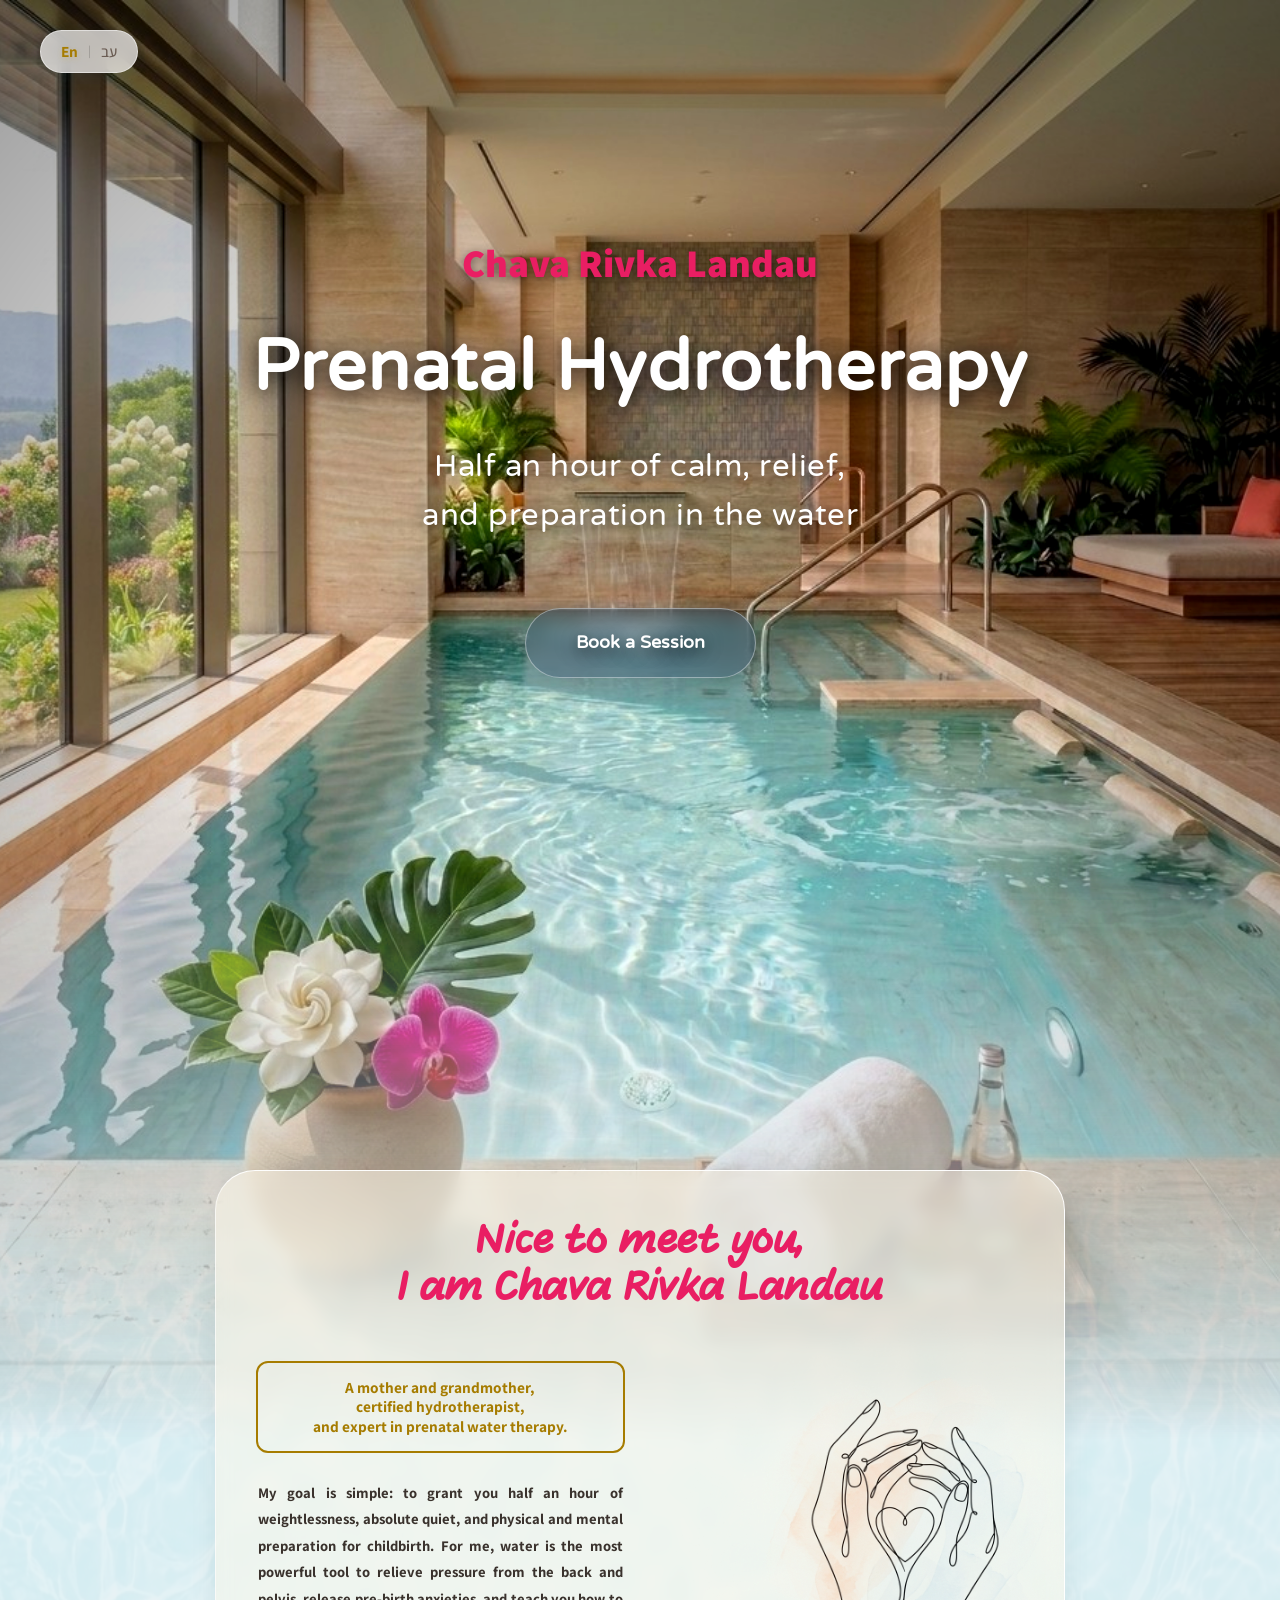
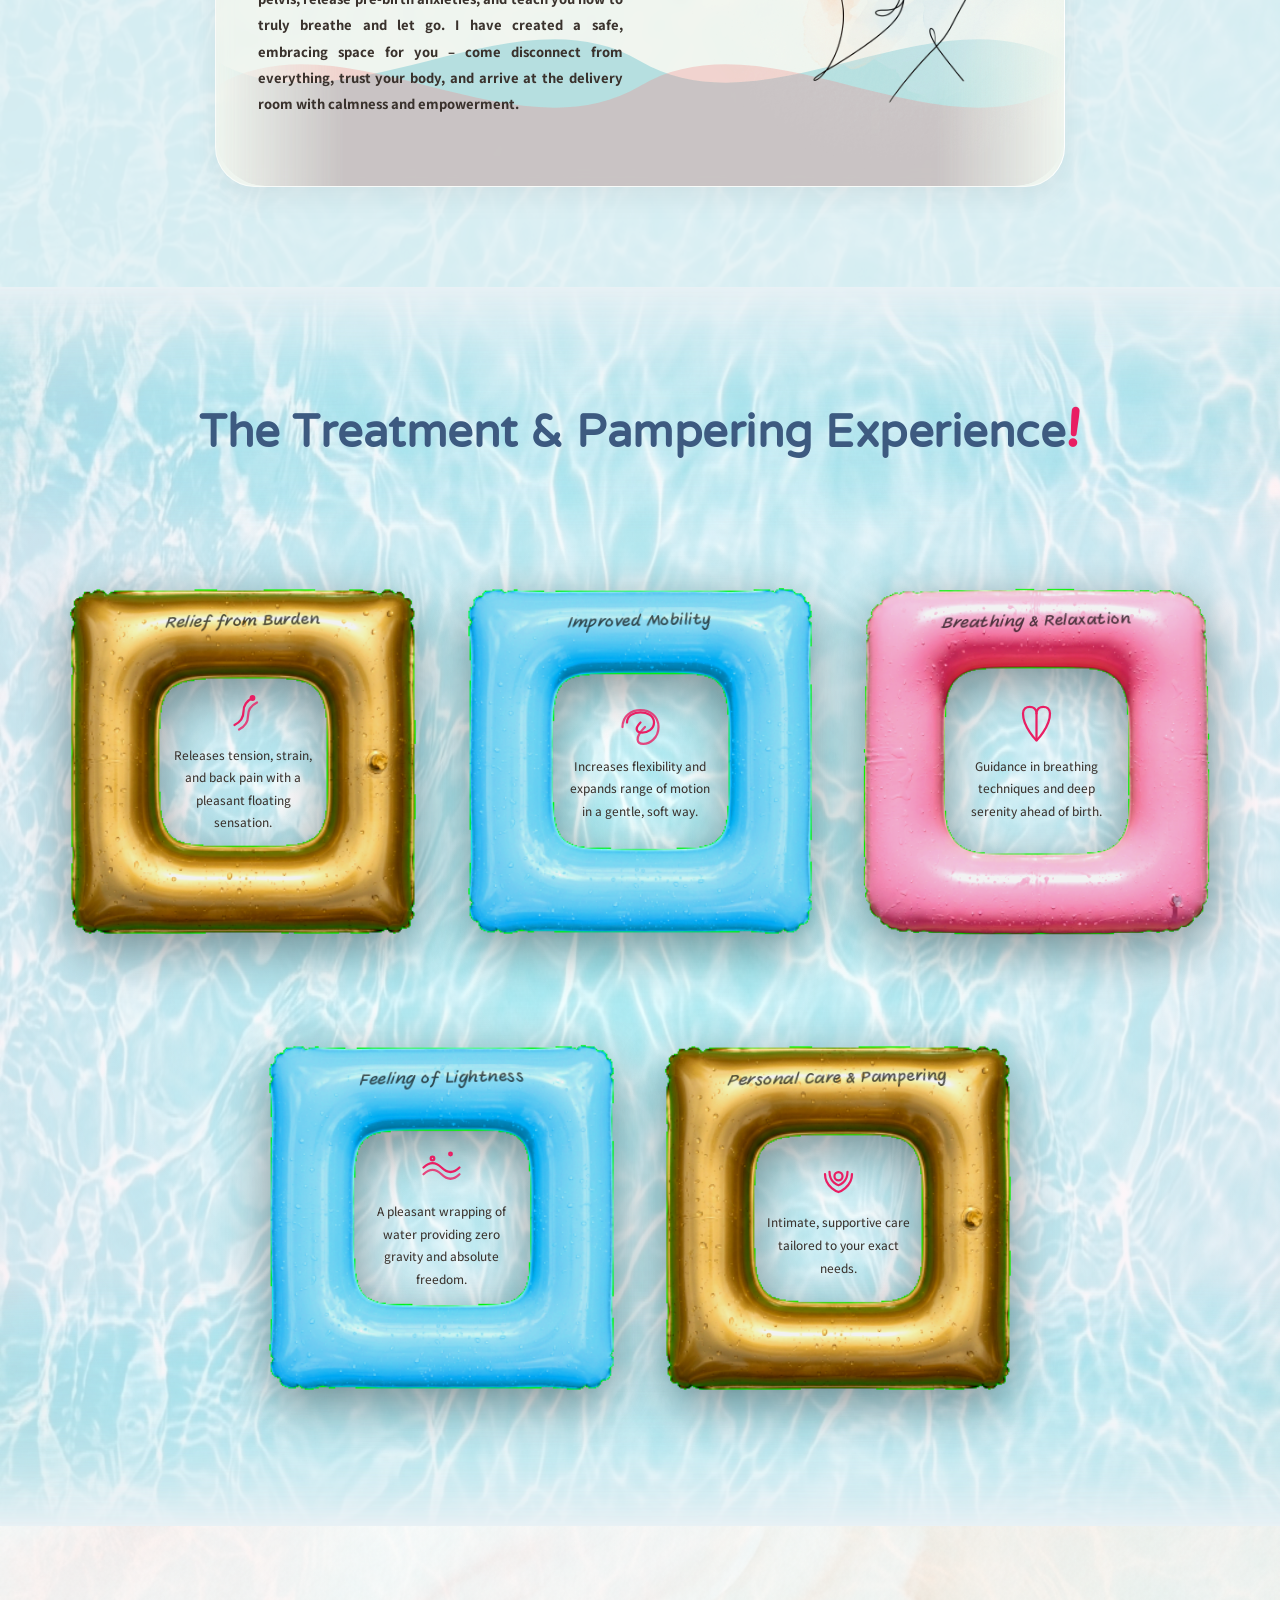
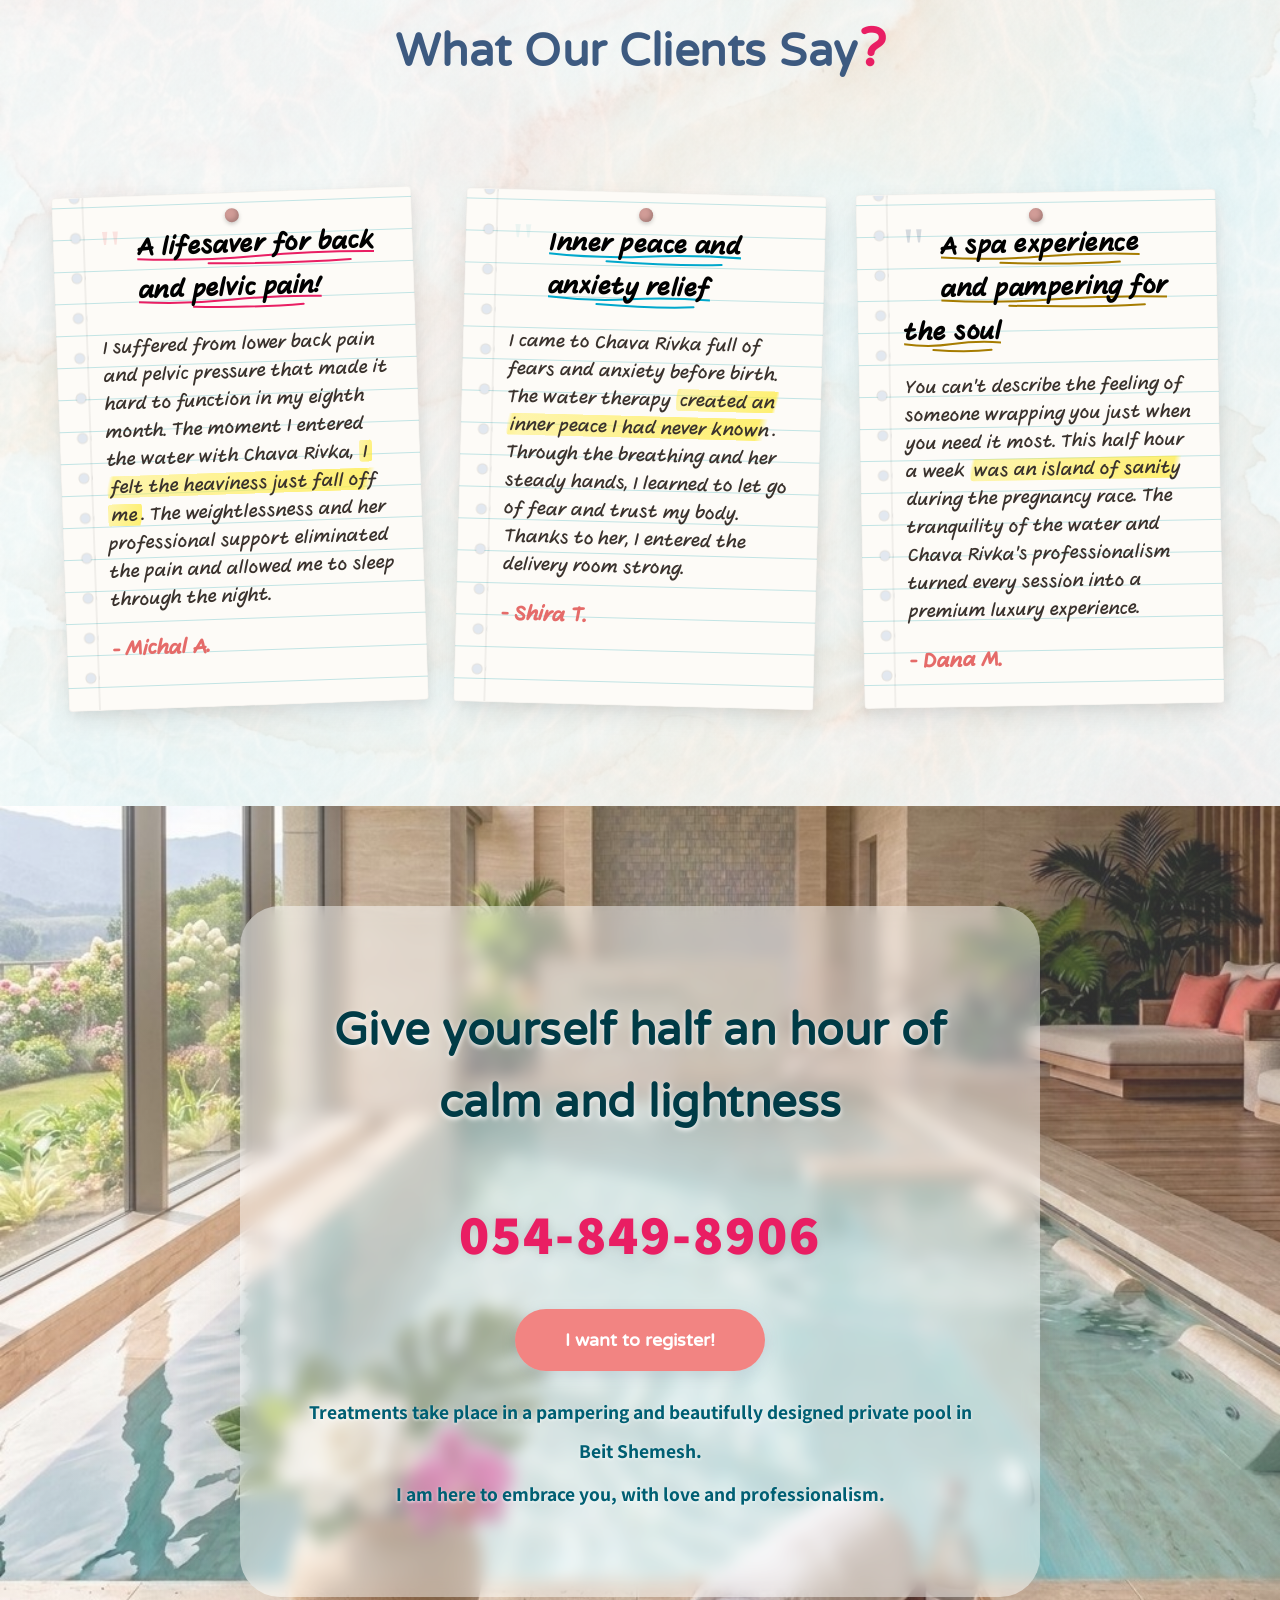
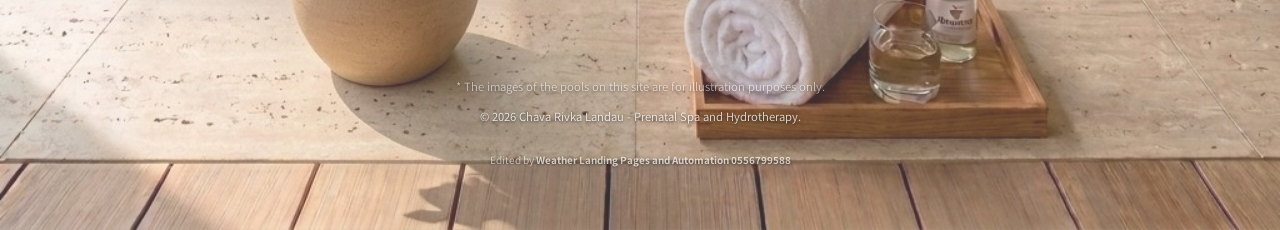
==== commit 34794af7: "Update website styles and assets" ====
--- a/index-en.html
+++ b/index-en.html
@@ -54,14 +54,16 @@
                     <div class="stream-wave stream-blue"></div>
                     <div class="stream-wave stream-pink"></div>
                 </div>
+                <h2 class="handwritten gentle-hover-text" style="font-size: clamp(1.8rem, 6vw, 2.8rem); color: #e91e63; text-align: center; line-height: 1.2; padding-top: 30px; margin-bottom: 0px; width: 100%;">Nice to meet you,<br><span style="white-space: nowrap; font-size: clamp(1.5rem, 6.5vw, 2.8rem);">I am Chava Rivka Landau</span></h2>
                 <div class="provider-split">
                     <div class="provider-info">
-                        <h2 class="handwritten gentle-hover-text" style="font-size: clamp(1.8rem, 6vw, 2.8rem); color: #e91e63; text-align: center; line-height: 1.2; margin-bottom: 20px;">Nice to meet you,<br><span style="white-space: nowrap; font-size: clamp(1.5rem, 6.5vw, 2.8rem);">I am Chava Rivka Landau.</span></h2>
-                        <p class="title">A mother and grandmother, certified hydrotherapist, and expert in prenatal water therapy.</p>
+                        <p class="title" style="font-size: clamp(0.7rem, 2.8vw, 1.1rem); line-height: 1.25; text-align: center; width: 100%; display: block; box-sizing: border-box; margin: 0 auto;">
+                            A mother and grandmother,<br>
+                            certified hydrotherapist,<br>
+                            and expert in prenatal water therapy.
+                        </p>
                         <div class="accent-line align-right"></div>
-                        <p class="bio-short animated-reading-box">
-                            My goal is simple: to grant you half an hour of weightlessness, absolute quiet, and physical and mental preparation for childbirth. For me, water is the most powerful tool to relieve pressure from the back and pelvis, release pre-birth anxieties, and teach you how to truly breathe and let go. I have created a safe, embracing space for you – come disconnect from everything, trust your body, and arrive at the delivery room with calmness and empowerment.
-                        </p>
+                        <p class="bio-short animated-reading-box" style="width: 100%; text-align: justify; display: block; box-sizing: border-box;">My goal is simple: to grant you half an hour of weightlessness, absolute quiet, and physical and mental preparation for childbirth. For me, water is the most powerful tool to relieve pressure from the back and pelvis, release pre-birth anxieties, and teach you how to truly breathe and let go. I have created a safe, embracing space for you – come disconnect from everything, trust your body, and arrive at the delivery room with calmness and empowerment.</p>
                     </div>
                     <div class="provider-image interactive-provider">
                         <img src="embracing_hands_heart.png" alt="Embracing hands and heart" class="provider-main-img" />
@@ -248,7 +250,7 @@
         <div class="copyright">
             <p class="disclaimer" style="font-size: 0.9rem; opacity: 0.7; margin-bottom: 10px;">* The images of the pools on this site are for illustration purposes only.</p>
             <p>&copy; 2026 Chava Rivka Landau - Prenatal Spa and Hydrotherapy.</p>
-            <p style="font-size: 0.8rem; opacity: 0.8; margin-top: 25px;">Edited by <strong>Weather Landing Pages 0556799588</strong></p>
+            <p style="font-size: 0.8rem; opacity: 0.8; margin-top: 25px;">Edited by <strong>Weather Landing Pages and Automation 0556799588</strong></p>
         </div>
     </footer>
 
@@ -267,10 +269,6 @@
                     <input type="tel" id="reg-phone" name="phone" autocomplete="tel" required>
                 </div>
                 <div class="form-group">
-                    <label for="reg-address">Residential Address</label>
-                    <input type="text" id="reg-address" name="address" autocomplete="street-address">
-                </div>
-                <div class="form-group">
                     <label for="reg-details">Request Details</label>
                     <textarea id="reg-details" name="details" rows="4"></textarea>
                 </div>
--- a/styles.css
+++ b/styles.css
@@ -756,7 +756,7 @@
 /* --- Provider Section --- */
 .provider {
     position: relative;
-    padding: 220px 0 100px 0; /* Lowered the square to reveal the plant in the hero banner! */
+    padding: 270px 0 100px 0; /* Lowered the square further down to match the user's request */
 }
 
 .provider::before {
@@ -776,19 +776,19 @@
 }
 
 .provider-content {
-    background: rgba(255, 255, 255, 0.6);
-    border-radius: 50px;
-    box-shadow: 0 15px 35px rgba(0, 0, 0, 0.1);
-    max-width: 1000px;
+    background: rgba(255, 249, 235, 0.55); /* Yellowish pearl white tint (לבן פנינה צהבהב) */
+    border-radius: 40px; /* Slightly smaller radius to match the reduced size */
+    box-shadow: 0 10px 30px rgba(0, 0, 0, 0.06);
+    max-width: 850px; /* Shrunk width */
     margin: 0 auto;
     position: relative;
     overflow: hidden;
-    backdrop-filter: blur(25px);
-    -webkit-backdrop-filter: blur(25px);
-    border: 1px solid rgba(255, 255, 255, 0.4);
-    border-top: 1px solid rgba(255, 255, 255, 0.8);
-    border-right: 1px solid rgba(255, 255, 255, 0.8);
-    padding: 80px;
+    backdrop-filter: blur(8px); /* Slight bump to blur to give it a solid glass feel without making it murky */
+    -webkit-backdrop-filter: blur(8px);
+    border: 1px solid rgba(255, 255, 255, 0.6);
+    border-top: 1px solid rgba(255, 255, 255, 0.95);
+    border-right: 1px solid rgba(255, 255, 255, 0.95);
+    padding: 15px 40px; /* Further shrunk padding to make the glass significantly smaller and less tall */
 }
 
 .provider-split {
@@ -842,13 +842,14 @@
     font-size: 1.4rem;
     color: var(--luxury-gold);
     font-weight: 700;
-    margin-top: 20px;
-    margin-bottom: 25px;
+    margin-top: 5px; /* Reduced to pull text closer to the main title above */
+    margin-bottom: 20px; /* Reduced bottom margin too */
     background: transparent;
     padding: 15px 25px;
     border-radius: 12px;
     display: inline-block;
     box-shadow: 0 0 0 rgba(0,0,0,0);
+
     border: 2px solid var(--luxury-gold);
     transition: all 0.5s cubic-bezier(0.25, 1, 0.5, 1);
     cursor: default;
@@ -876,8 +877,9 @@
 }
 
 .bio-short {
-    font-size: 1.15rem;
-    color: var(--text-light);
+    font-size: 1.05rem;
+    color: var(--text-dark);
+    font-weight: 700;
     line-height: 1.8;
 }
 
@@ -1423,7 +1425,7 @@
     top: auto;
     left: 0;
     width: 100%;
-    height: 100px;
+    height: 250px;
     pointer-events: none;
     overflow: hidden;
     z-index: 0;
@@ -1643,7 +1645,7 @@
 }
 
 .animated-reading-box:hover {
-    background-color: #fcfcfc;
+    background-color: rgba(255, 182, 162, 0.2); /* Gentle Peach-Pink */
     border: 2px solid #1a365d; /* Luxury Blue border */
     border-radius: 12px; /* Rounded box as requested */
     padding: 1rem;
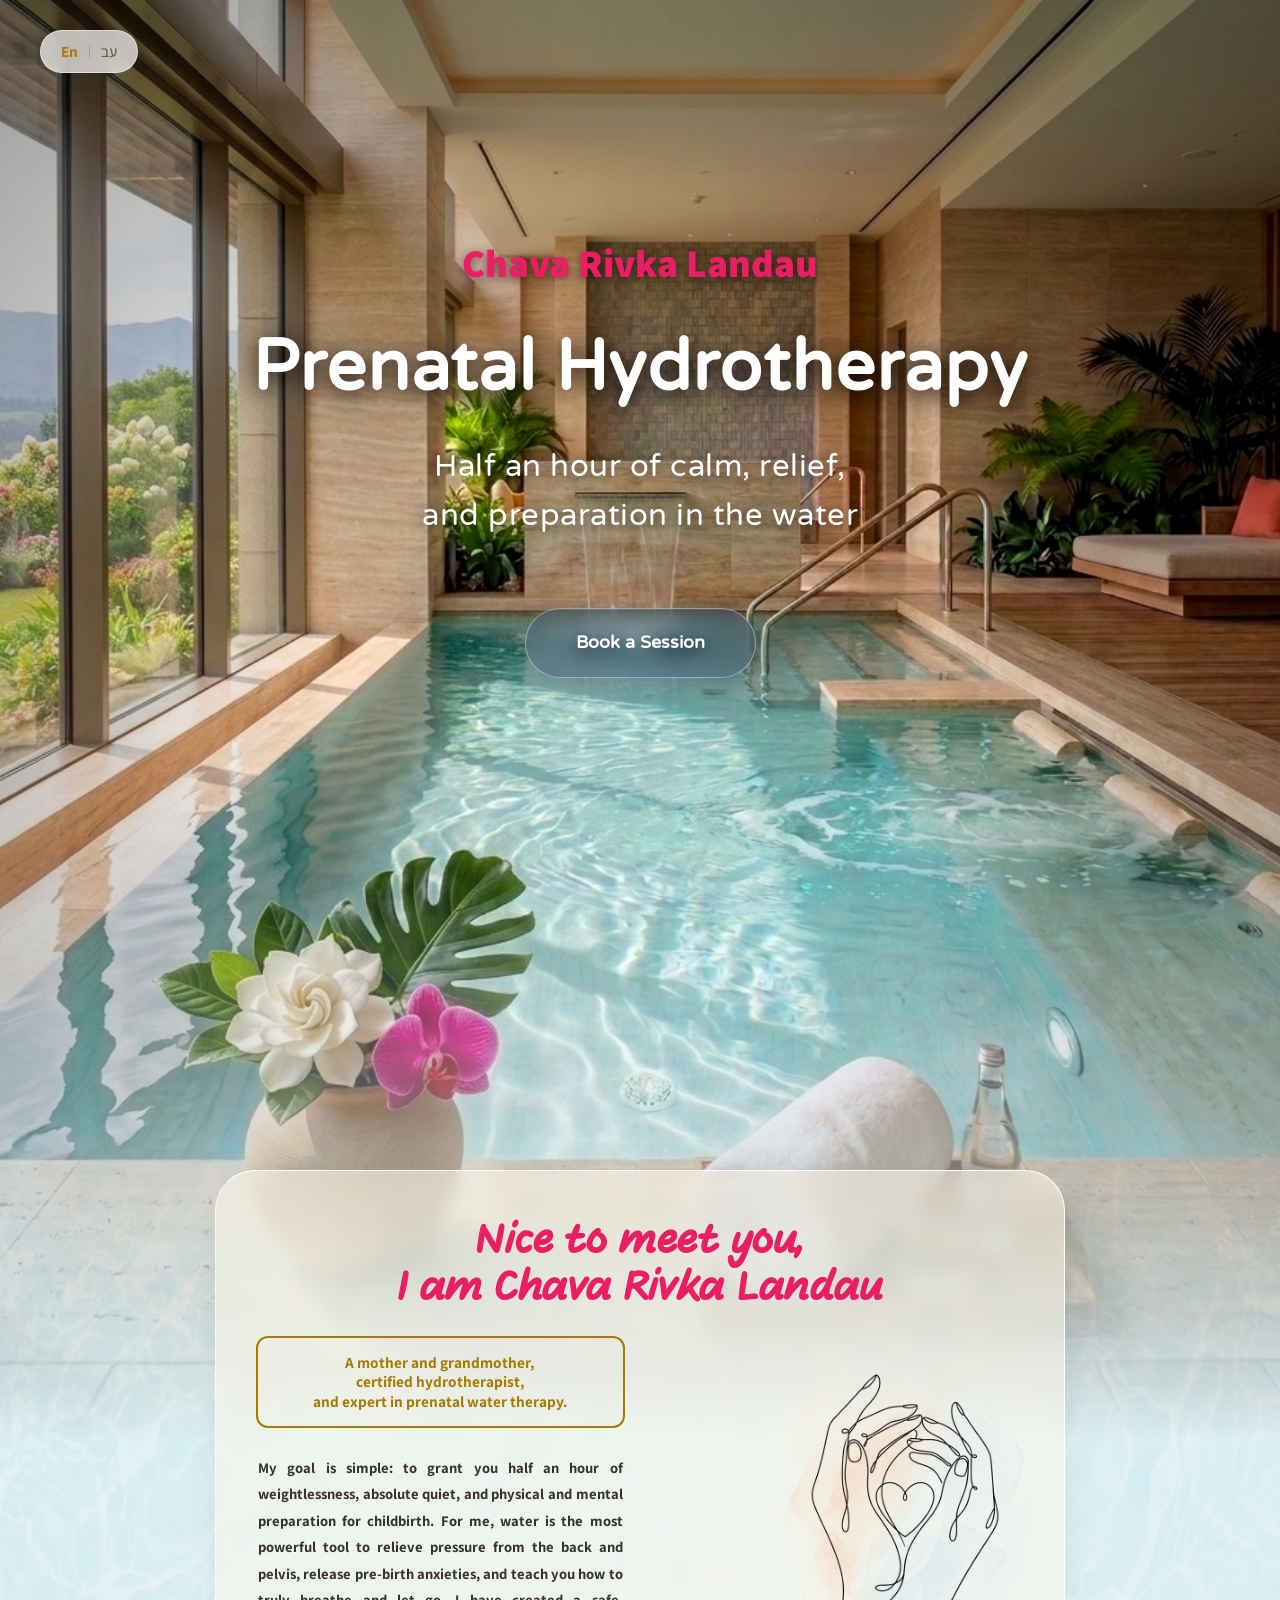
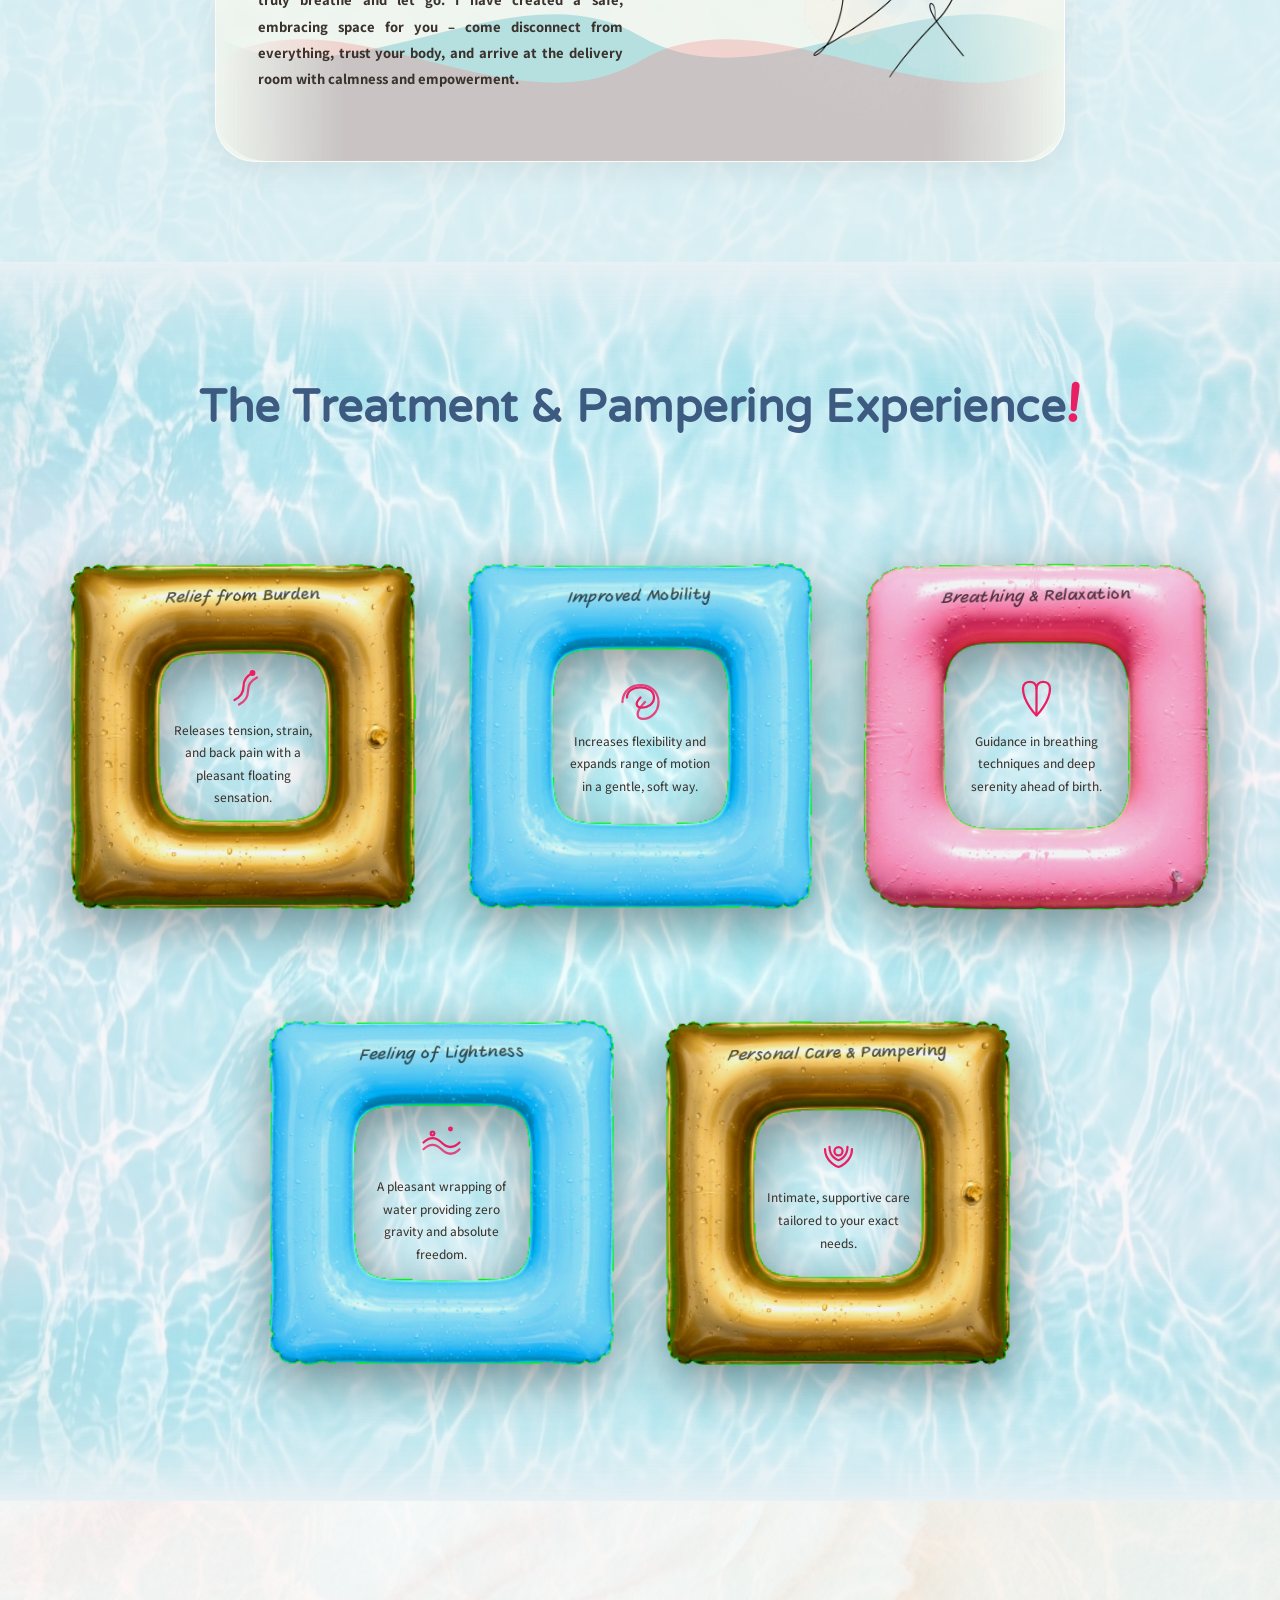
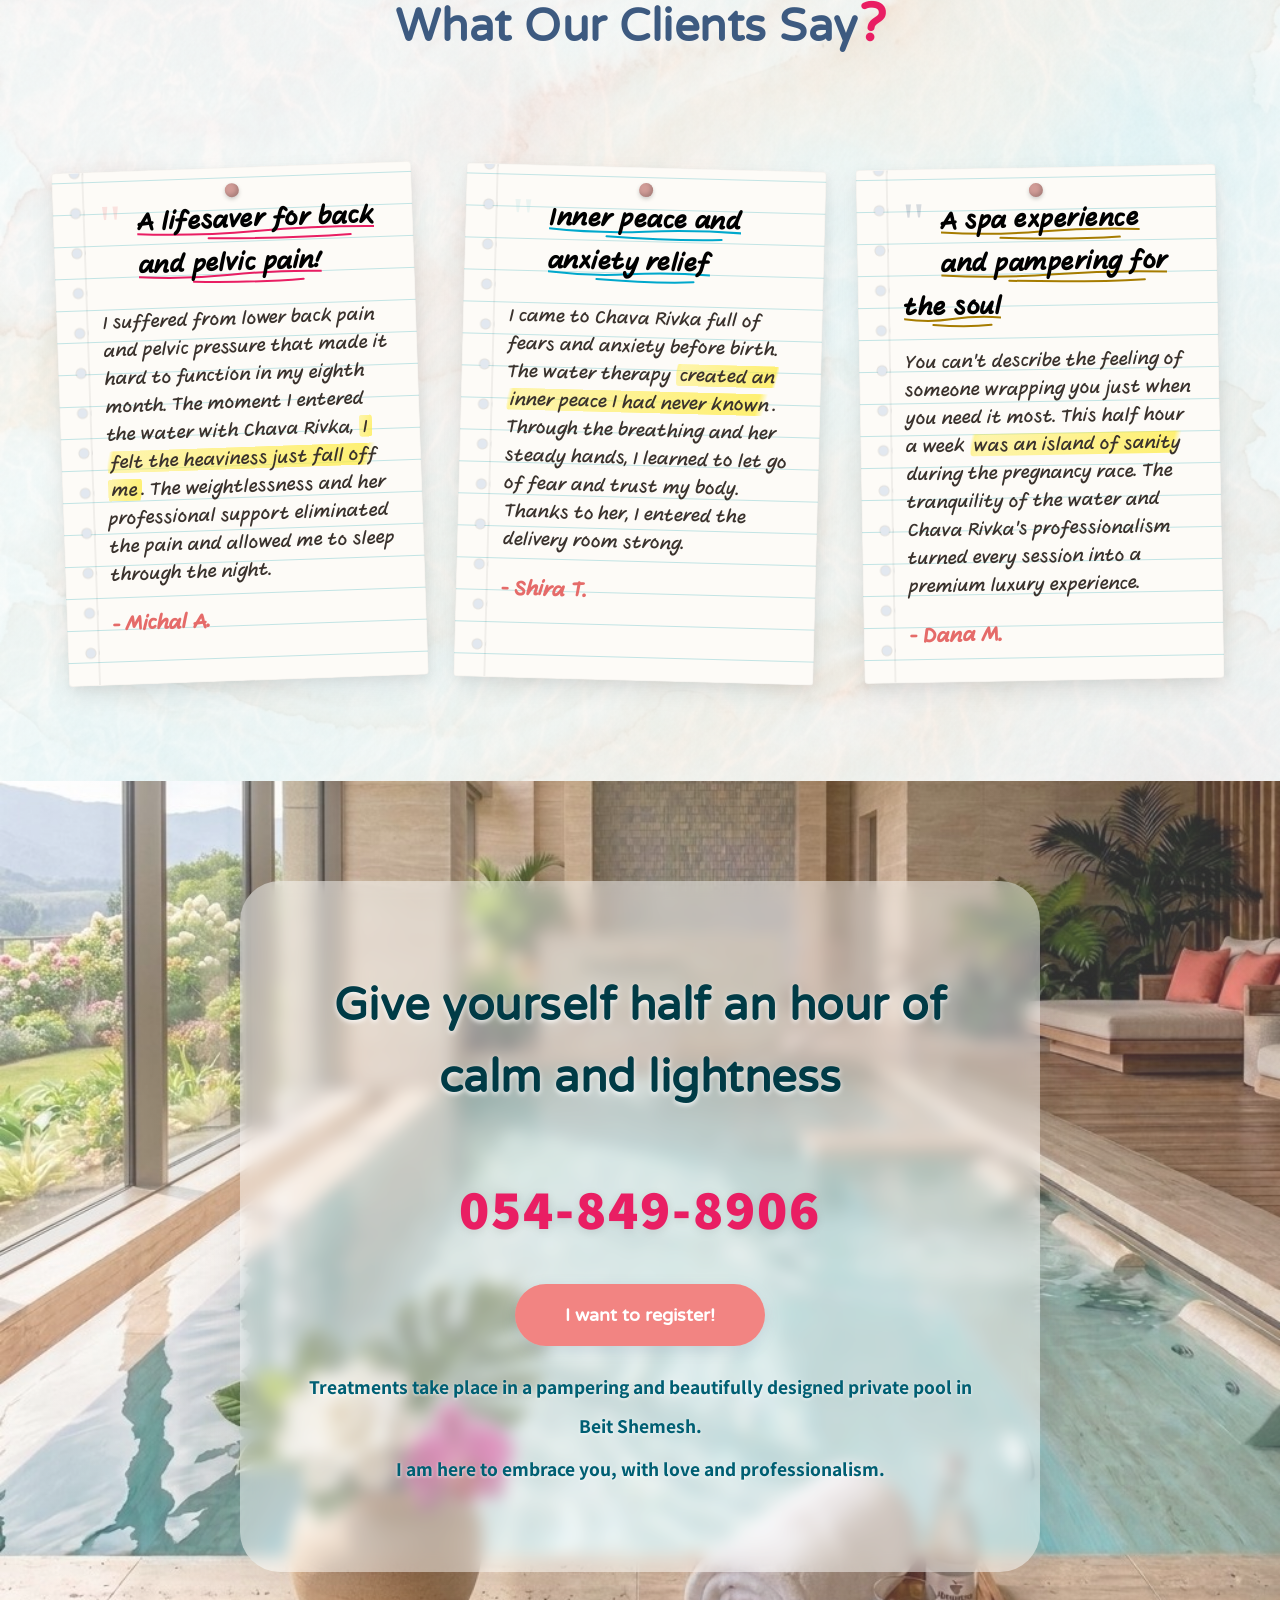
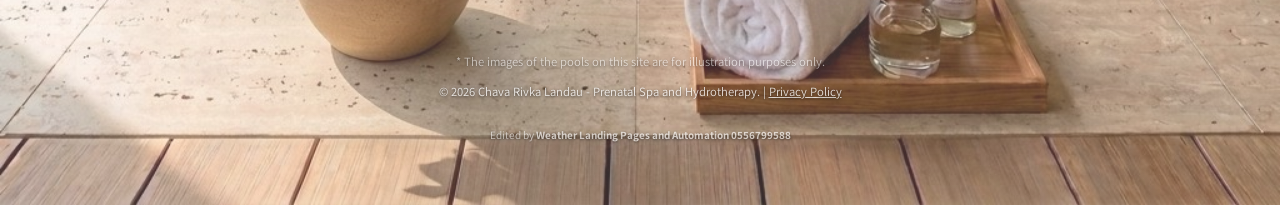
==== commit 6f612585: "Update system with recent changes and privacy policies" ====
--- a/index-en.html
+++ b/index-en.html
@@ -249,7 +249,7 @@
         </div>
         <div class="copyright">
             <p class="disclaimer" style="font-size: 0.9rem; opacity: 0.7; margin-bottom: 10px;">* The images of the pools on this site are for illustration purposes only.</p>
-            <p>&copy; 2026 Chava Rivka Landau - Prenatal Spa and Hydrotherapy.</p>
+            <p>&copy; 2026 Chava Rivka Landau - Prenatal Spa and Hydrotherapy. | <a href="privacy-en.html" style="color: inherit; text-decoration: underline;">Privacy Policy</a></p>
             <p style="font-size: 0.8rem; opacity: 0.8; margin-top: 25px;">Edited by <strong>Weather Landing Pages and Automation 0556799588</strong></p>
         </div>
     </footer>
--- a/styles.css
+++ b/styles.css
@@ -797,6 +797,7 @@
     gap: 50px;
     position: relative;
     z-index: 2;
+    margin-top: -25px; /* Pull content closer to the title above */
 }
 
 .provider-info {
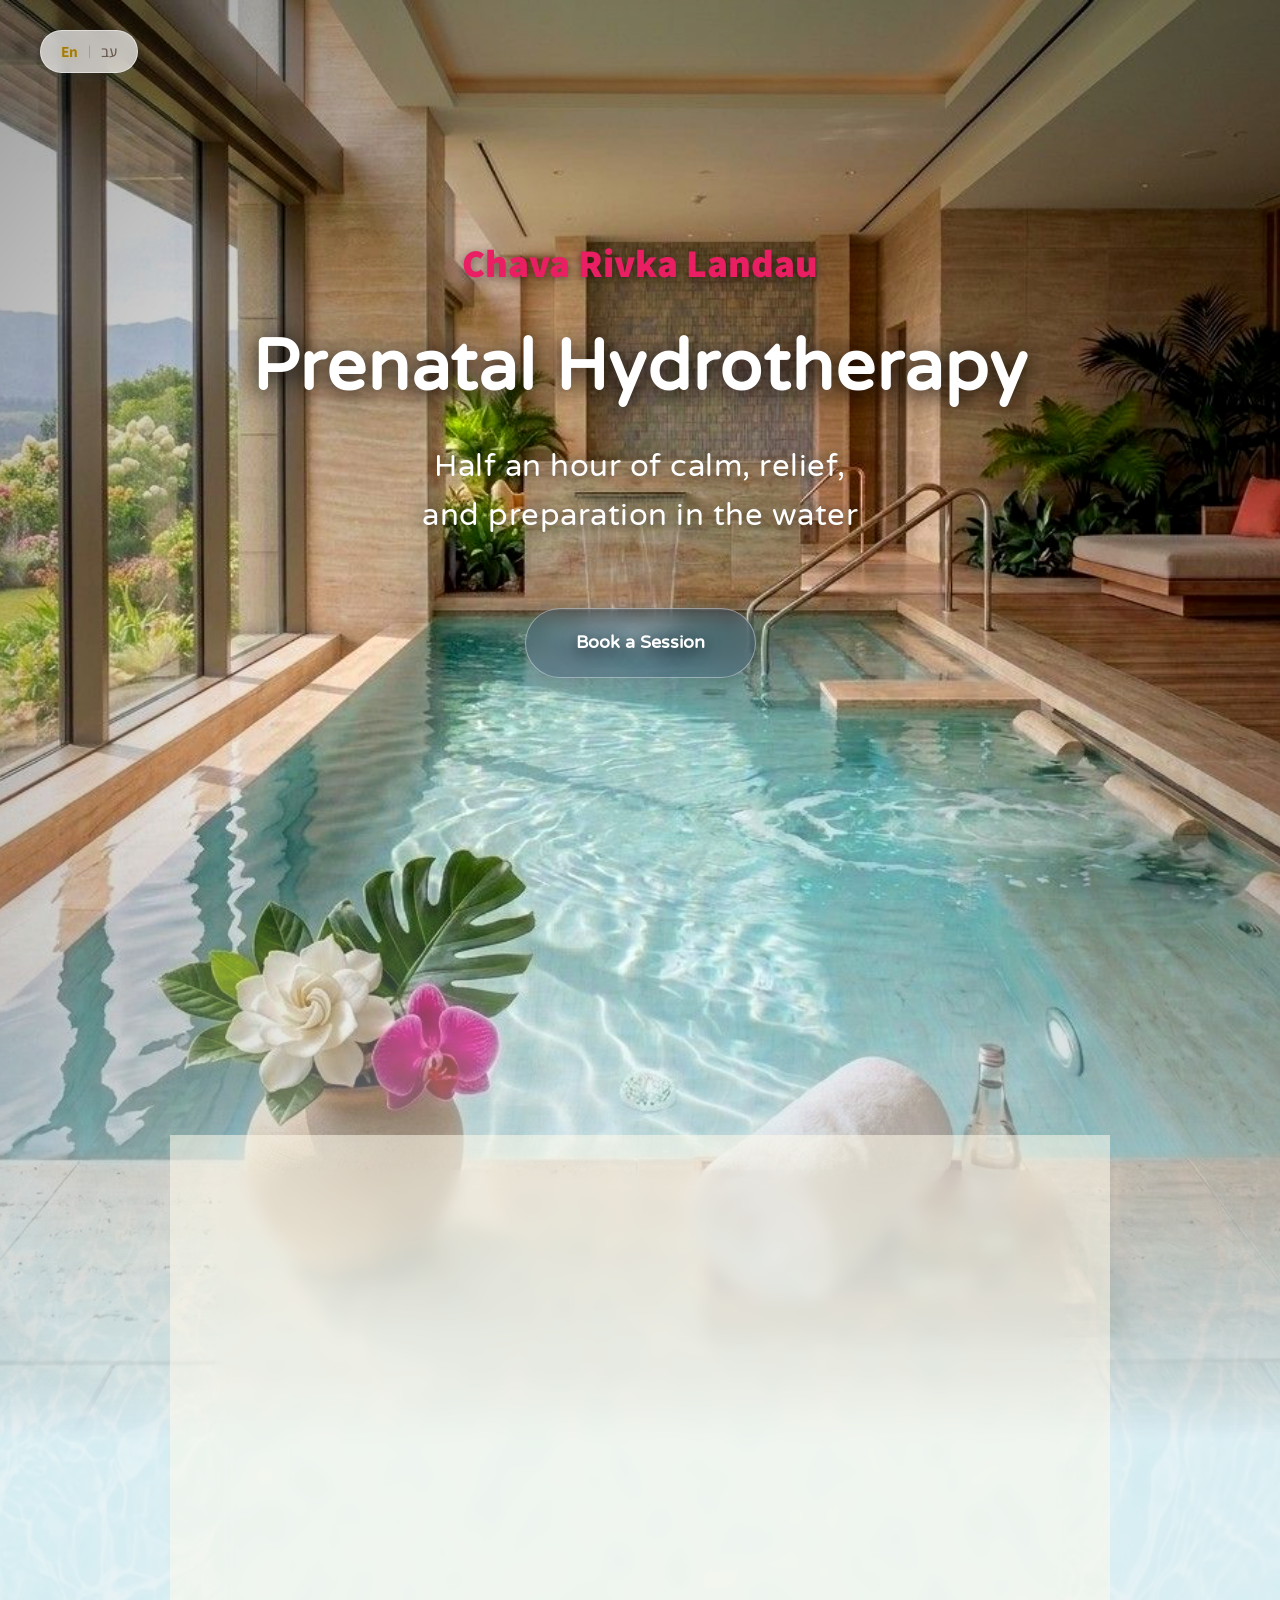
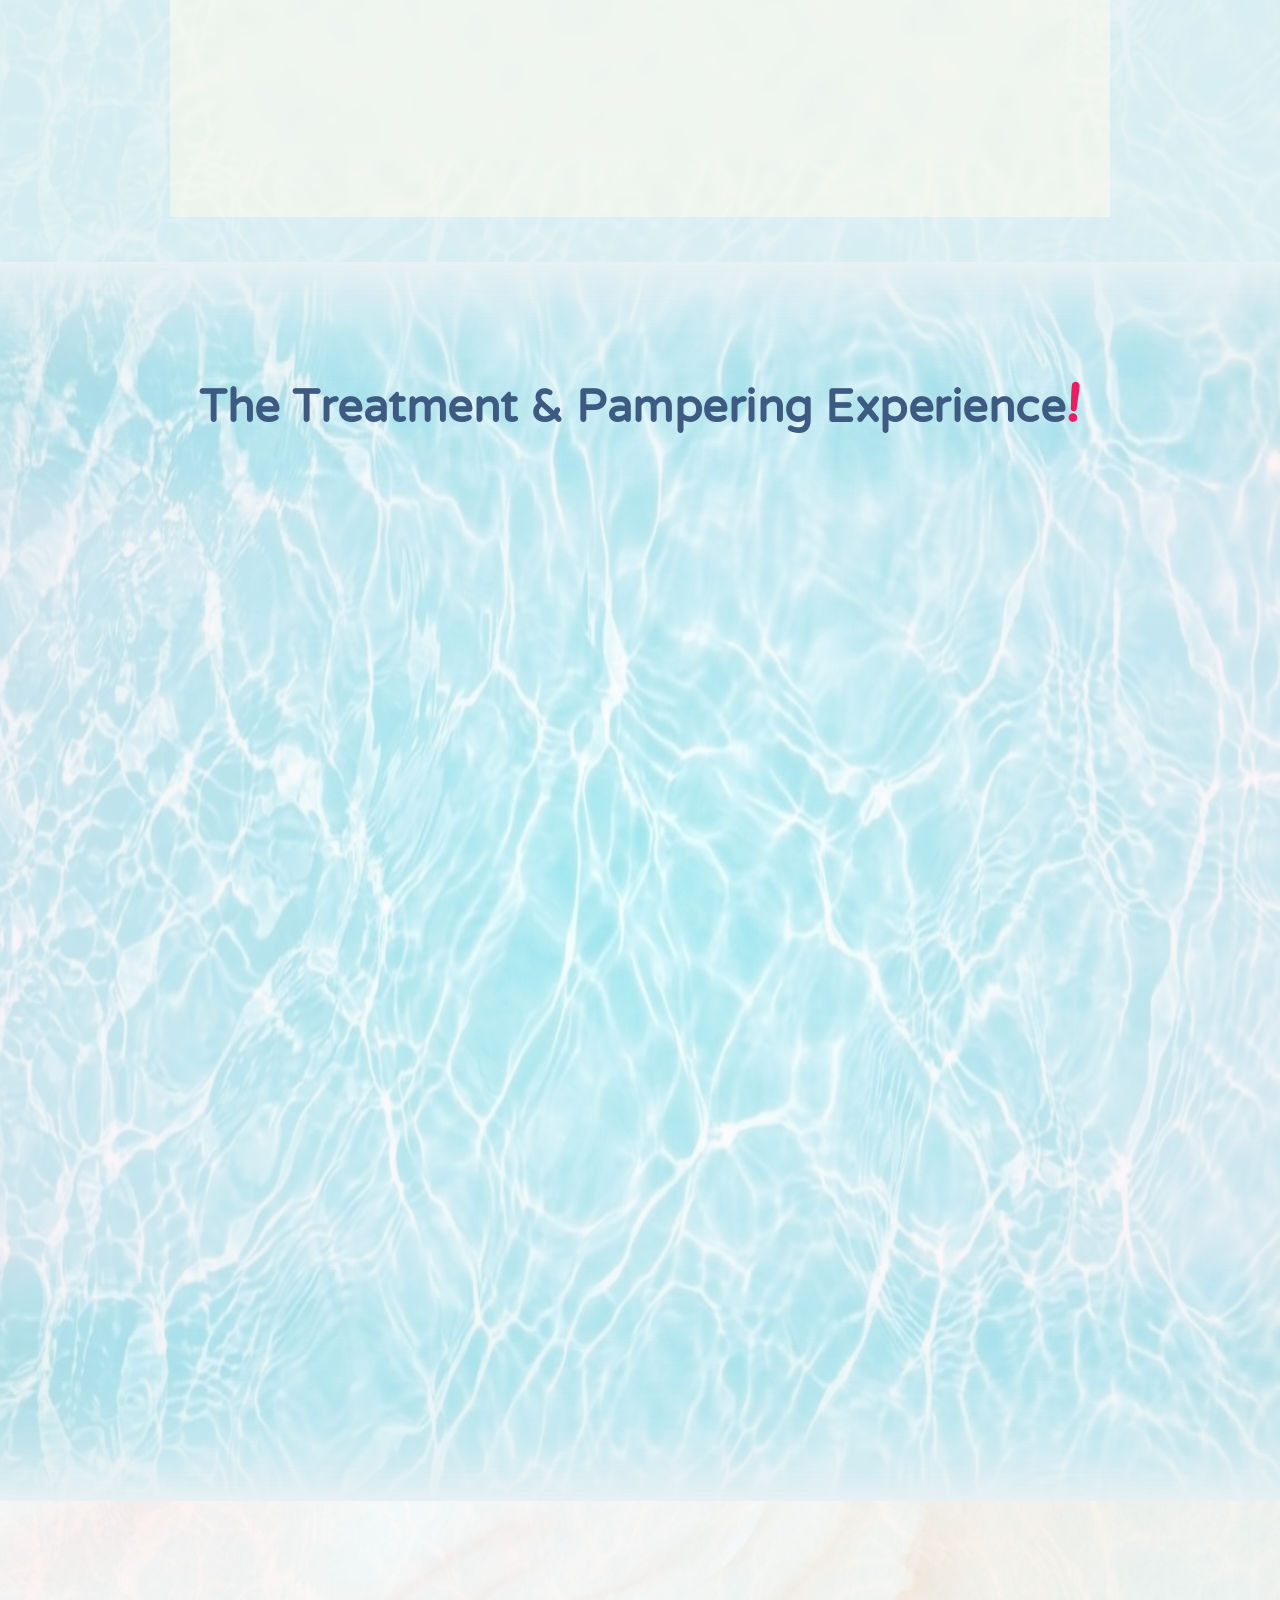
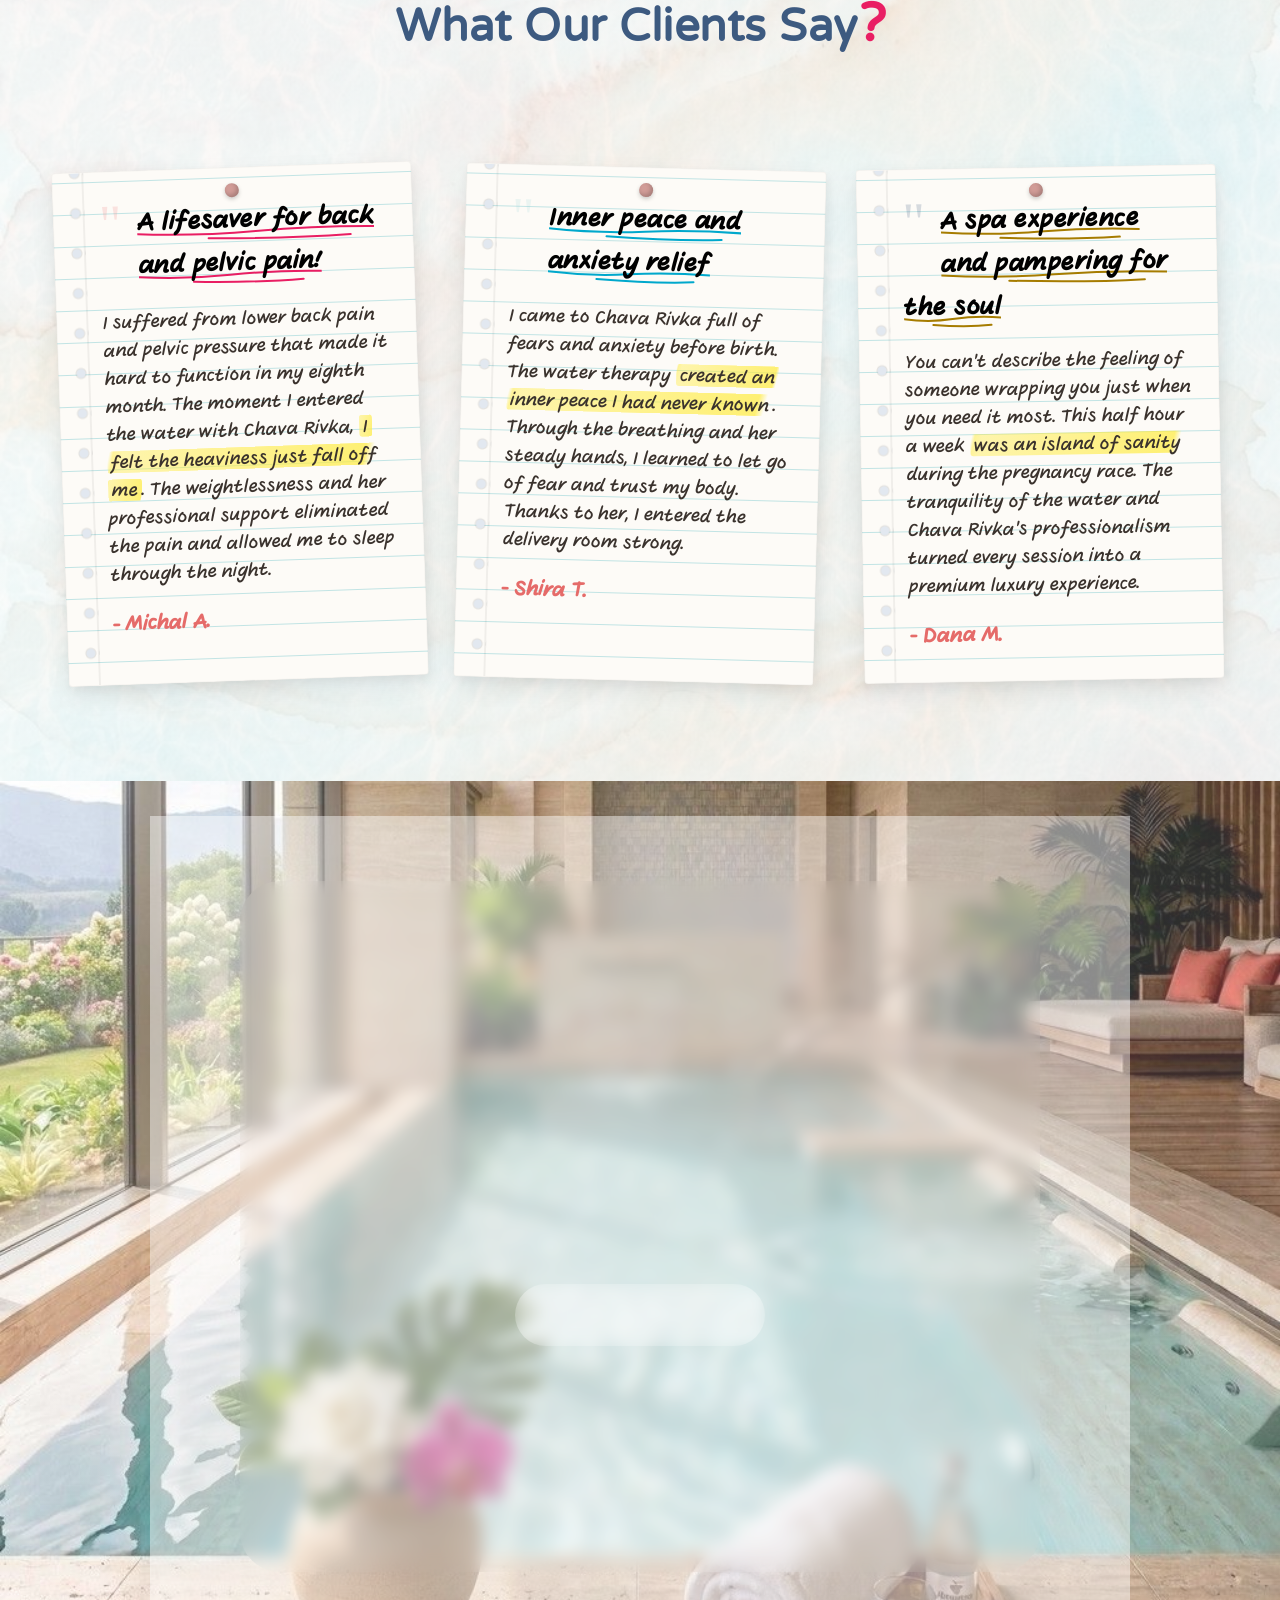
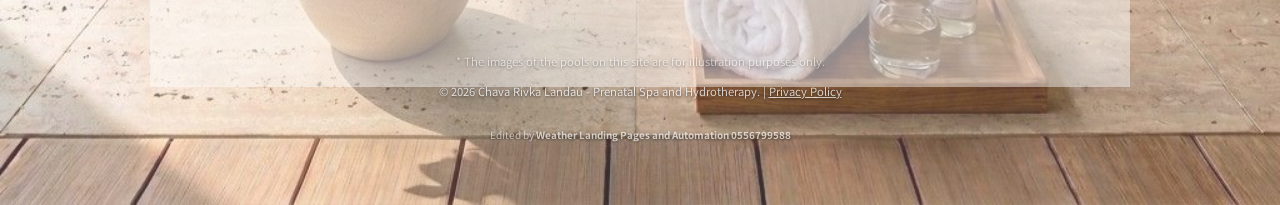
==== commit 32bdab88: "Add robots.txt, sitemap.xml, and canonical/hreflang tags for SEO indexing The site wasn't showing up" ====
--- a/index-en.html
+++ b/index-en.html
@@ -5,7 +5,10 @@
     <meta name="viewport" content="width=device-width, initial-scale=1.0">
     <title>Prenatal Hydrotherapy | Chava Rivka Landau</title>
     <meta name="description" content="Preparing for birth? Prepare yourself in the best way possible with prenatal hydrotherapy by Chava Rivka Landau, certified hydrotherapist.">
-    
+    <link rel="canonical" href="https://chavarivkalandauhydrotherapy.co.il/index-en.html">
+    <link rel="alternate" hreflang="he" href="https://chavarivkalandauhydrotherapy.co.il/index.html">
+    <link rel="alternate" hreflang="en" href="https://chavarivkalandauhydrotherapy.co.il/index-en.html">
+
     <link rel="preconnect" href="https://fonts.googleapis.com">
     <link rel="preconnect" href="https://fonts.gstatic.com" crossorigin>
     <link href="https://fonts.googleapis.com/css2?family=Assistant:wght@300;400;500;700&family=Varela+Round&family=Gveret+Levin&display=swap" rel="stylesheet">
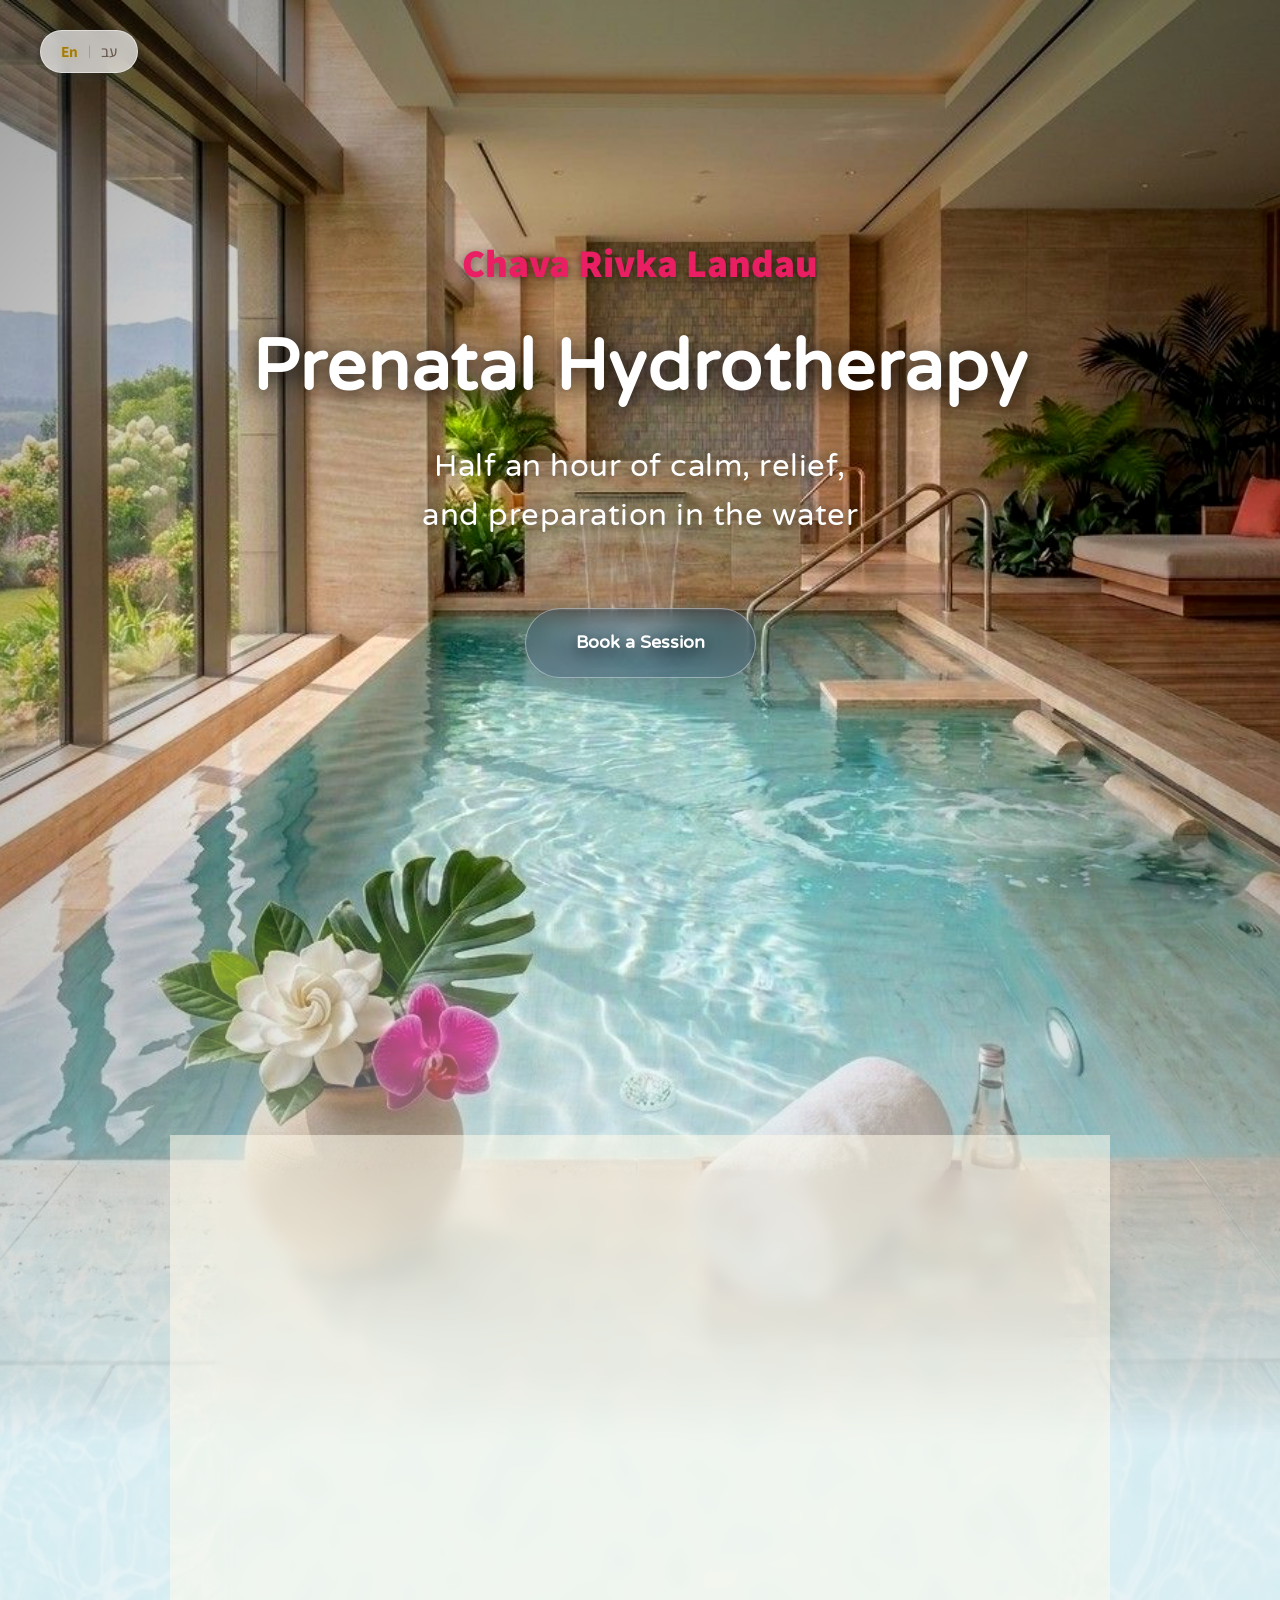
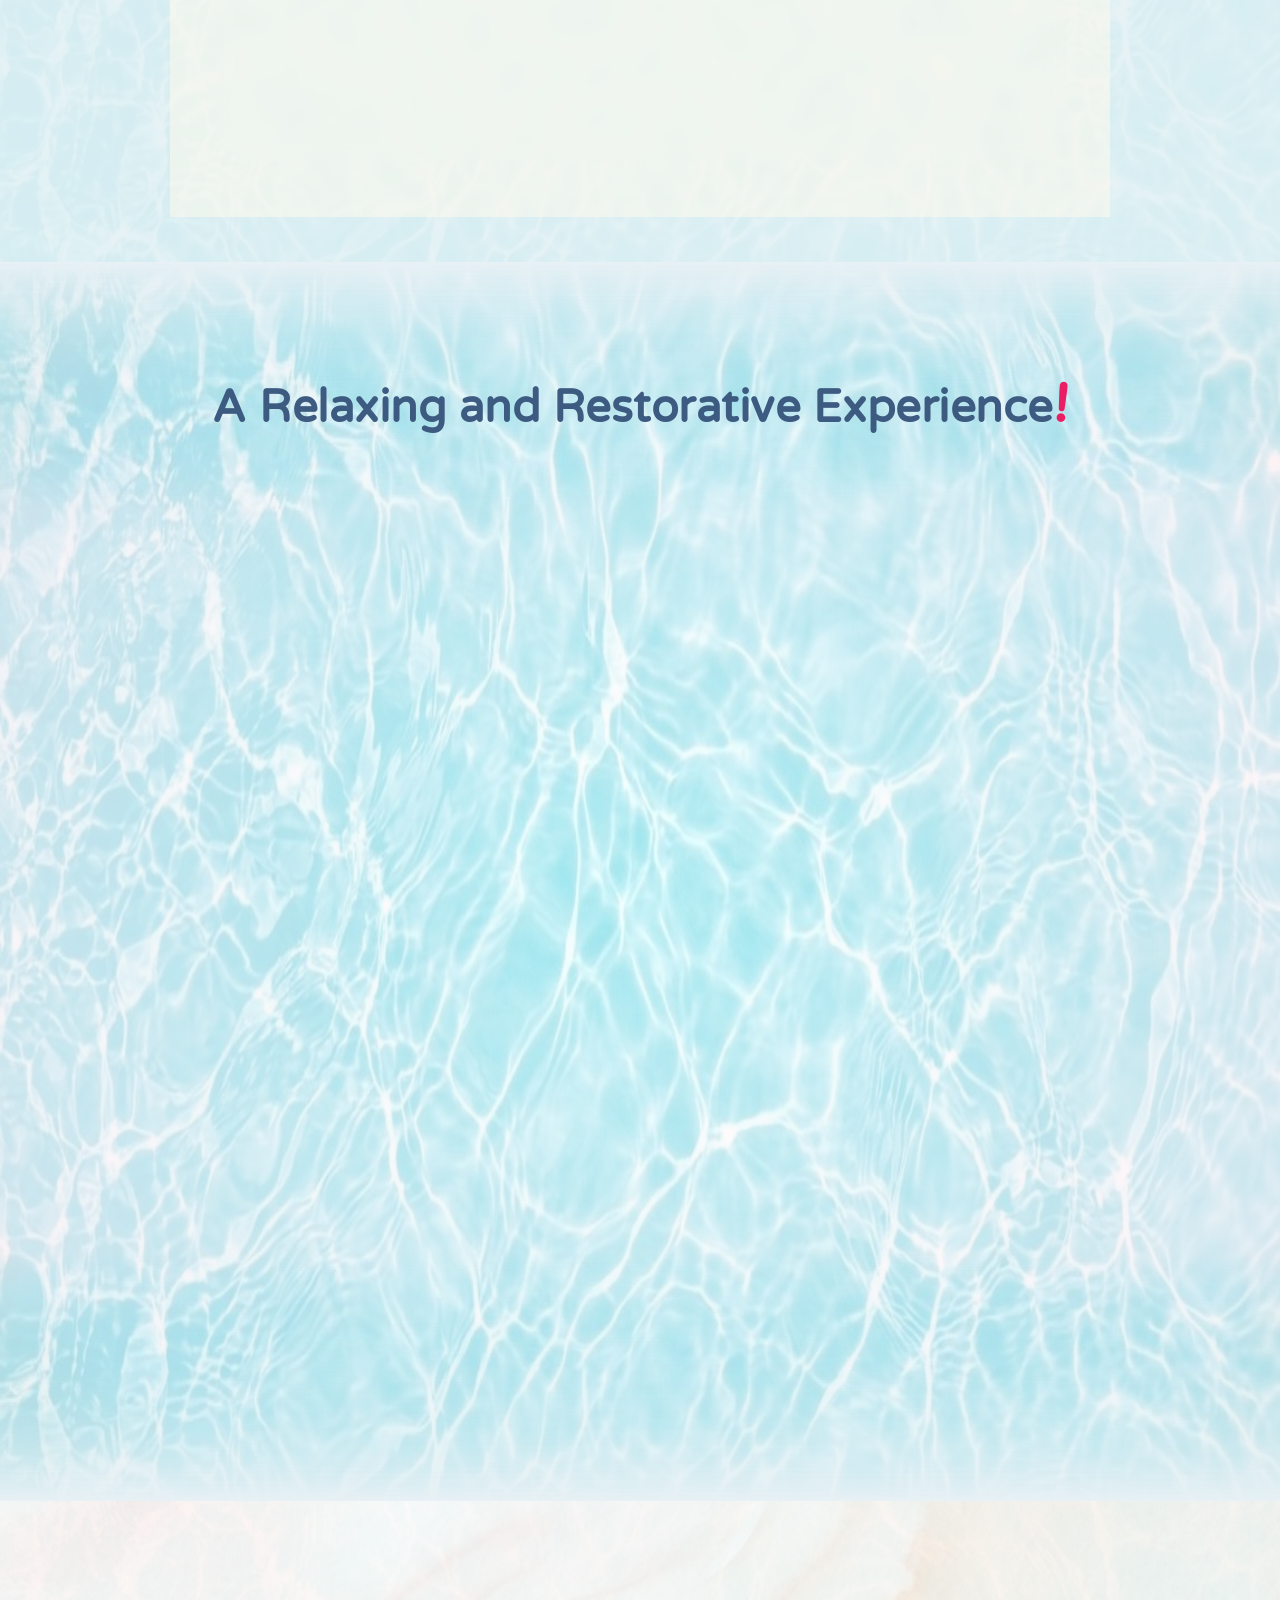
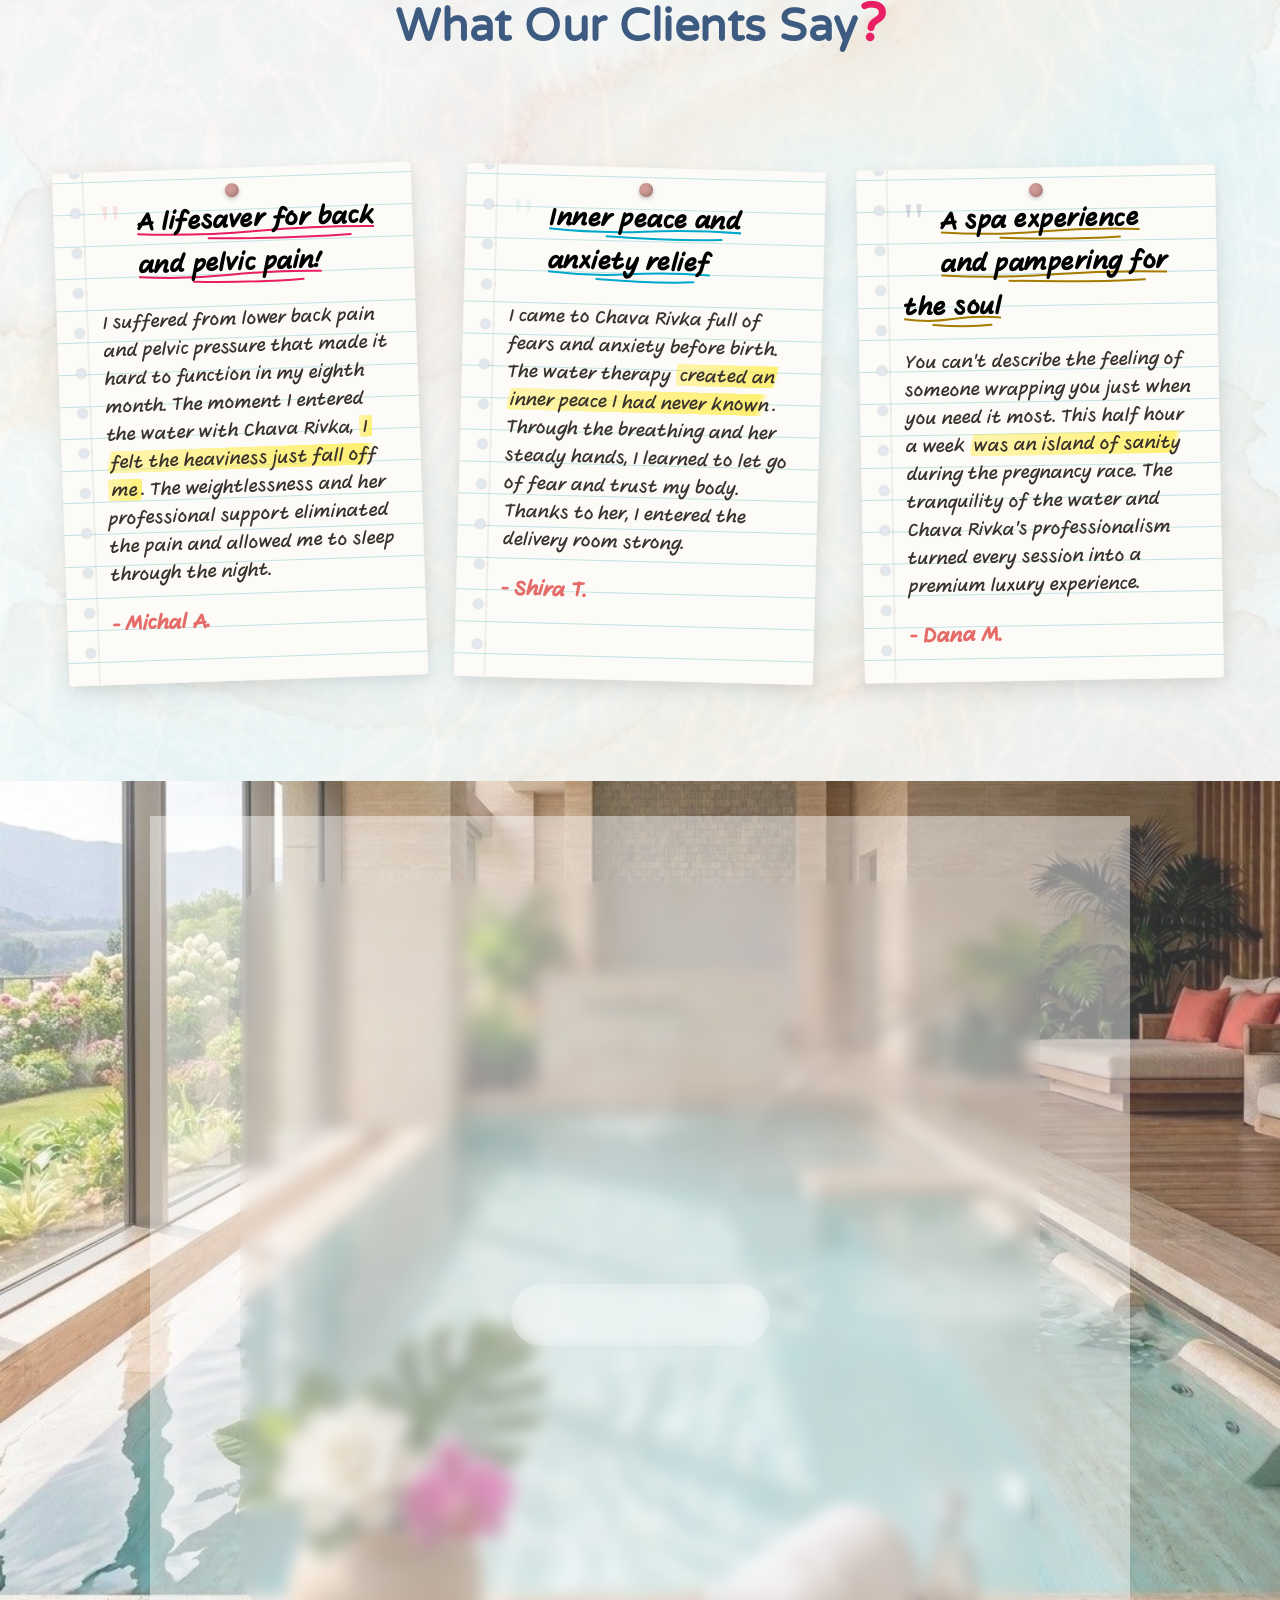
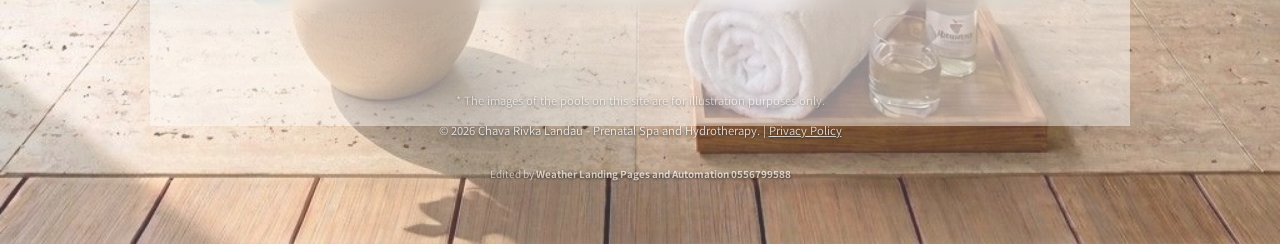
==== commit f45f96dc: "Apply English translation fixes to landing page Update intro paragraph, benefits section title, all " ====
--- a/index-en.html
+++ b/index-en.html
@@ -66,7 +66,7 @@
                             and expert in prenatal water therapy.
                         </p>
                         <div class="accent-line align-right"></div>
-                        <p class="bio-short animated-reading-box" style="width: 100%; text-align: justify; display: block; box-sizing: border-box;">My goal is simple: to grant you half an hour of weightlessness, absolute quiet, and physical and mental preparation for childbirth. For me, water is the most powerful tool to relieve pressure from the back and pelvis, release pre-birth anxieties, and teach you how to truly breathe and let go. I have created a safe, embracing space for you – come disconnect from everything, trust your body, and arrive at the delivery room with calmness and empowerment.</p>
+                        <p class="bio-short animated-reading-box" style="width: 100%; text-align: justify; display: block; box-sizing: border-box;">My goal is simple: to give you half an hour of weightlessness, complete calm, and meaningful physical and emotional preparation for birth. For me, water is one of the most powerful ways to relieve the strain on your back and pelvis, ease the worries that can come before birth, and help you learn how to breathe deeply and truly let go. I've created a warm, private, and supportive space just for you — a place where you can step away from everything for a while, reconnect with your body, and prepare to enter the delivery room feeling calm, confident, and strong.</p>
                     </div>
                     <div class="provider-image interactive-provider">
                         <img src="embracing_hands_heart.png" alt="Embracing hands and heart" class="provider-main-img" />
@@ -88,7 +88,7 @@
 
     <section class="benefits section clip-transition" id="benefits">
         <div class="container">
-            <h3 class="section-title animate-on-scroll fade-up-slow hover-wave-text no-color">The Treatment & Pampering Experience<span style="color: #e91e63; font-weight: 900; font-size: 1.2em; display: inline-block; transform: rotate(5deg);">!</span></h3>
+            <h3 class="section-title animate-on-scroll fade-up-slow hover-wave-text no-color">A Relaxing and Restorative Experience<span style="color: #e91e63; font-weight: 900; font-size: 1.2em; display: inline-block; transform: rotate(5deg);">!</span></h3>
             <div class="drops-grid">
                 
                 <div class="drop-card animate-on-scroll stagger-card" style="--delay: 0.1s">
@@ -111,9 +111,9 @@
                                 <path class="animated-path" d="M 40,90 Q 60,80 60,60 T 80,30" fill="none" stroke="url(#grad1-pink-en)" stroke-width="2.5" stroke-linecap="round" opacity="0.8"/>
                             </svg>
                         </div>
-                        <h4>Relief from Burden</h4>
-                    </div>
-                    <p>Releases tension, strain, and back pain with a pleasant floating sensation.</p>
+                        <h4 style="font-size: 0.82rem;">Relief from Pressure and Discomfort</h4>
+                    </div>
+                    <p>Release tension, physical strain, and back pain while enjoying the soothing sensation of floating.</p>
                 </div>
 
                 <div class="drop-card animate-on-scroll stagger-card" style="--delay: 0.2s">
@@ -135,9 +135,9 @@
                                 <path class="animated-path" d="M 10,60 C 10,10 90,10 90,60 C 90,110 10,110 60,60" fill="none" stroke="url(#grad2-pink-en)" stroke-width="2.5" stroke-linecap="round" opacity="0.8"/>
                             </svg>
                         </div>
-                        <h4>Improved Mobility</h4>
-                    </div>
-                    <p>Increases flexibility and expands range of motion in a gentle, soft way.</p>
+                        <h4>Ease Anxiety and Tension</h4>
+                    </div>
+                    <p>Warm water helps calm the nervous system and creates a deep sense of relaxation.</p>
                 </div>
 
                 <div class="drop-card animate-on-scroll stagger-card" style="--delay: 0.3s">
@@ -149,9 +149,9 @@
                                 <path class="animated-path" d="M 50,90 L 50,30" fill="none" stroke="url(#grad1-pink-en)" stroke-width="2.5" stroke-linecap="round"/>
                             </svg>
                         </div>
-                        <h4>Breathing & Relaxation</h4>
-                    </div>
-                    <p>Guidance in breathing techniques and deep serenity ahead of birth.</p>
+                        <h4>Improve Circulation</h4>
+                    </div>
+                    <p>Hydrotherapy can help reduce swelling and fluid retention while supporting healthy circulation.</p>
                 </div>
 
                 <div class="drop-card animate-on-scroll stagger-card" style="--delay: 0.4s">
@@ -165,9 +165,9 @@
                                 <circle class="animated-path" cx="70" cy="20" r="3" fill="none" stroke="url(#grad1-en)" stroke-width="2.5"/>
                             </svg>
                         </div>
-                        <h4>Feeling of Lightness</h4>
-                    </div>
-                    <p>A pleasant wrapping of water providing zero gravity and absolute freedom.</p>
+                        <h4 style="font-size: 1rem;">Physical Preparation for Birth</h4>
+                    </div>
+                    <p>Practice effective breathing, and prepare yourself physically and emotionally for birth.</p>
                 </div>
 
                 <div class="drop-card animate-on-scroll stagger-card" style="--delay: 0.5s">
@@ -180,9 +180,9 @@
                                 <circle class="animated-path" cx="50" cy="45" r="9" fill="none" stroke="url(#grad2-en)" stroke-width="2.5"/>
                             </svg>
                         </div>
-                        <h4>Personal Care & Pampering</h4>
-                    </div>
-                    <p>Intimate, supportive care tailored to your exact needs.</p>
+                        <h4 style="font-size: 1rem;">Personal Care and Pampering</h4>
+                    </div>
+                    <p>Enjoy warm, attentive, one-on-one care tailored to your individual needs.</p>
                 </div>
 
             </div>
@@ -243,11 +243,11 @@
                 </a>
             </div>
             <div style="margin-top: 25px;">
-                <button id="open-registration-modal" class="cta-button primary-cta" style="background-color: var(--warm-peach); color: white; border: none; cursor: pointer; font-family: var(--font-heading); font-size: 1.3rem;">I want to register!</button>
+                <button id="open-registration-modal" class="cta-button primary-cta" style="background-color: var(--warm-peach); color: white; border: none; cursor: pointer; font-family: var(--font-heading); font-size: 1.3rem;">Book Your Session</button>
             </div>
             <p class="footer-note" style="line-height: 2;">
-                <span class="interactive-gold-line">Treatments take place in a pampering and beautifully designed private pool in Beit Shemesh.</span><br>
-                <span class="interactive-gold-line">I am here to embrace you, with love and professionalism.</span>
+                <span class="interactive-gold-line">Sessions take place in a beautiful, private pool in Beit Shemesh, designed to provide a comfortable and relaxing atmosphere.</span><br>
+                <span class="interactive-gold-line">I'm here to care for you with warmth, personal attention, and professionalism - at a price that makes it even easier to treat yourself.</span>
             </p>
         </div>
         <div class="copyright">
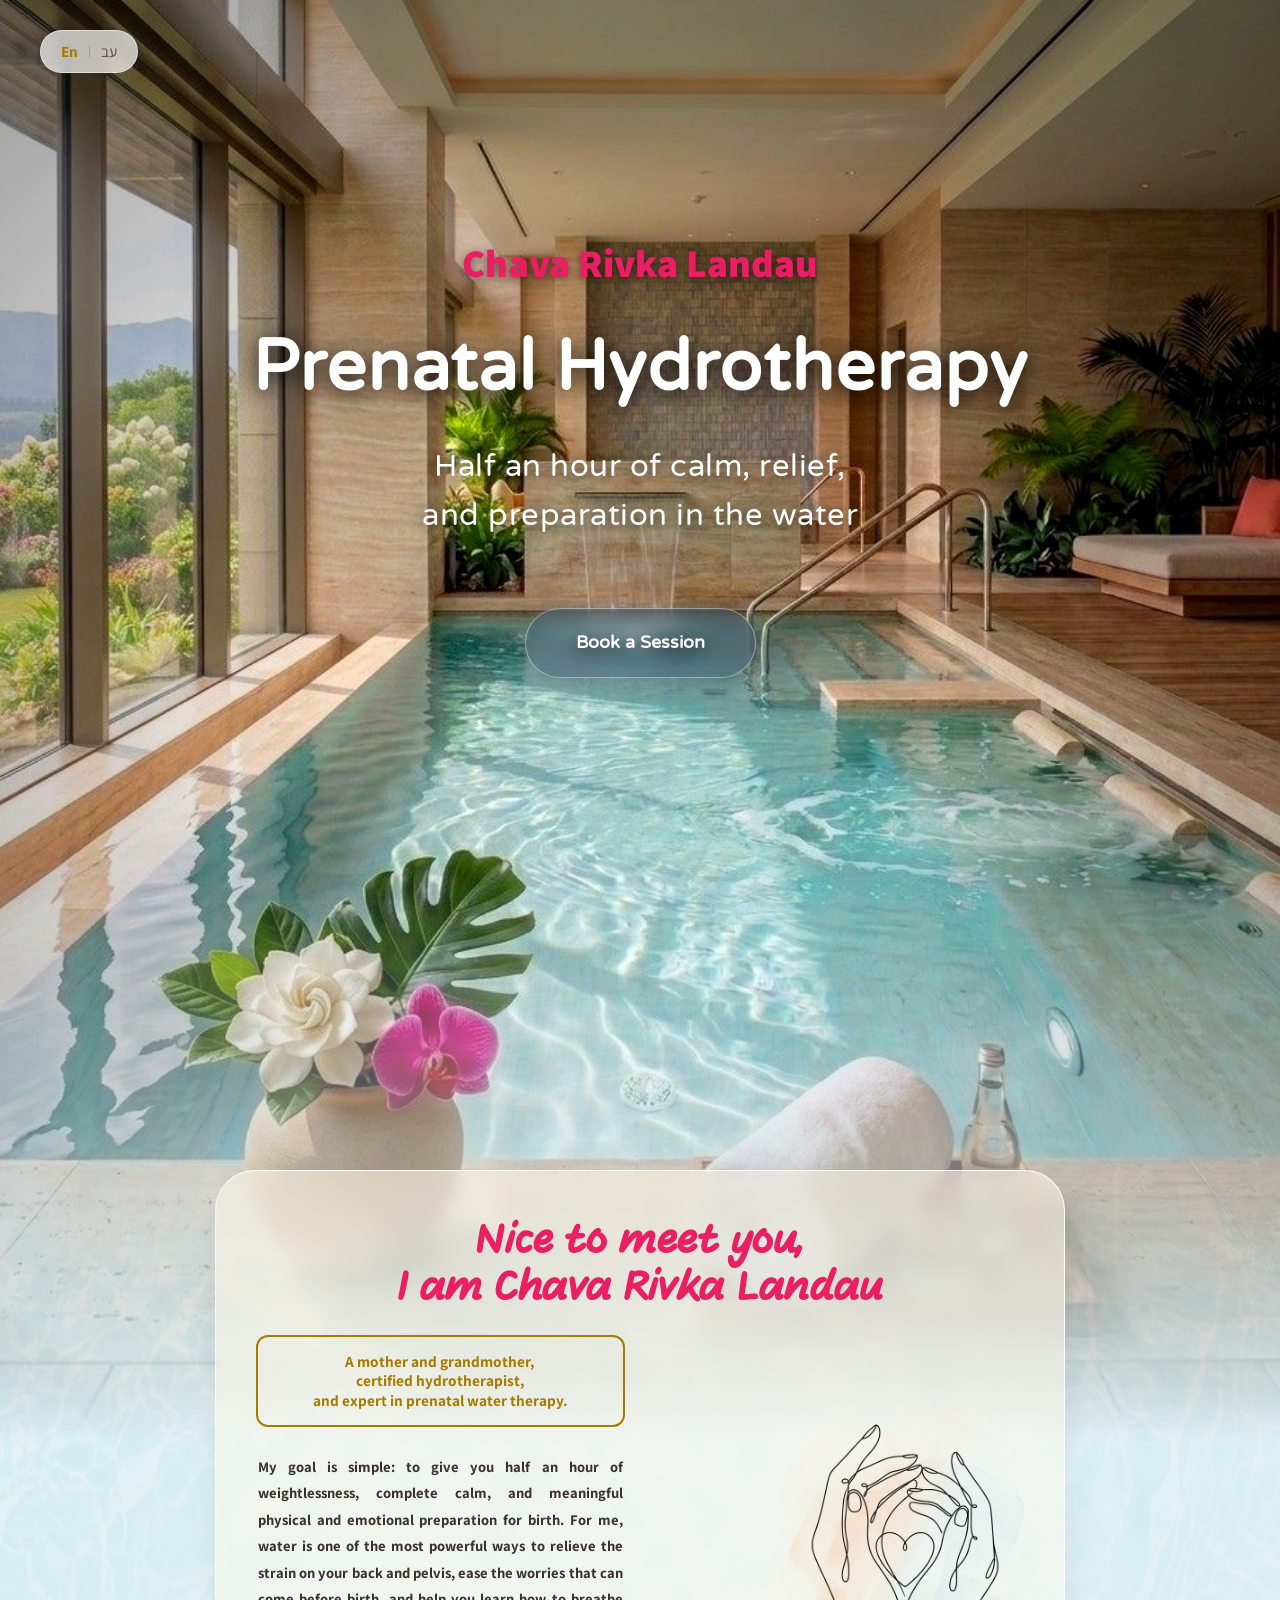
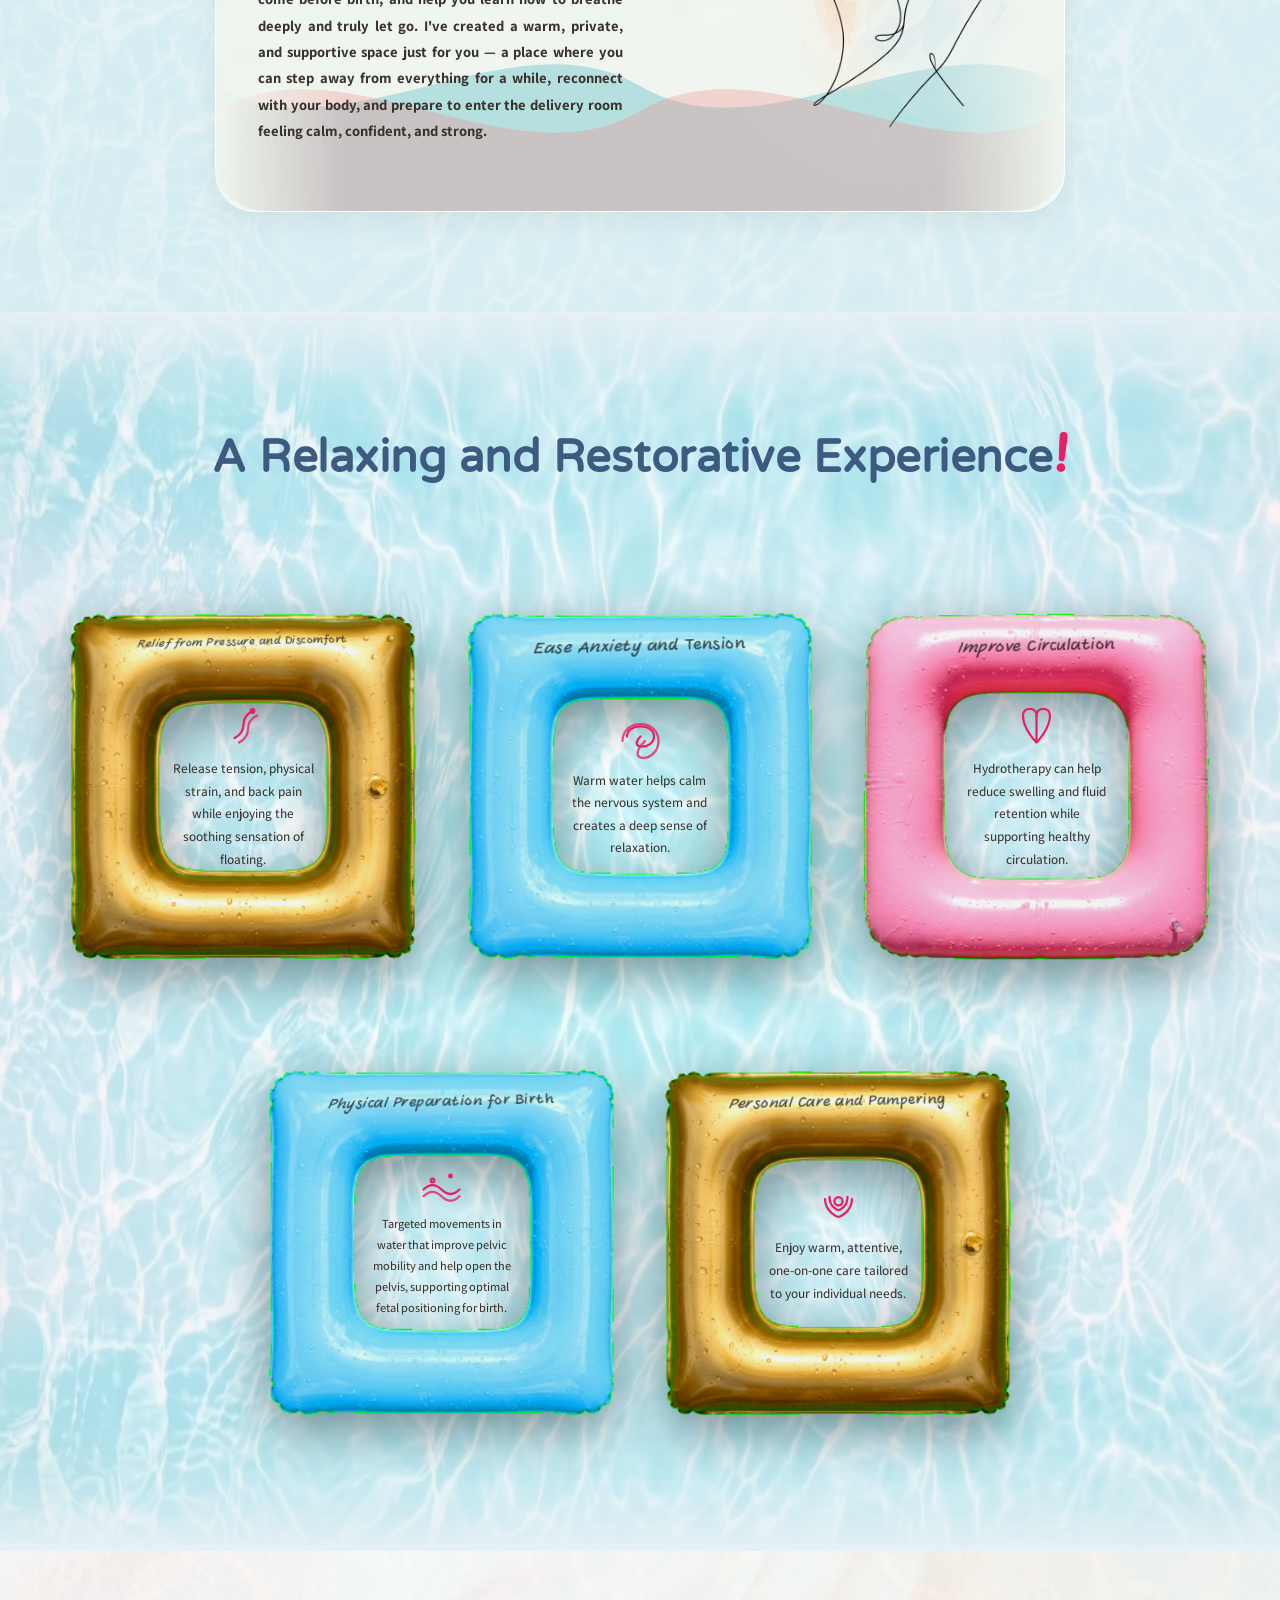
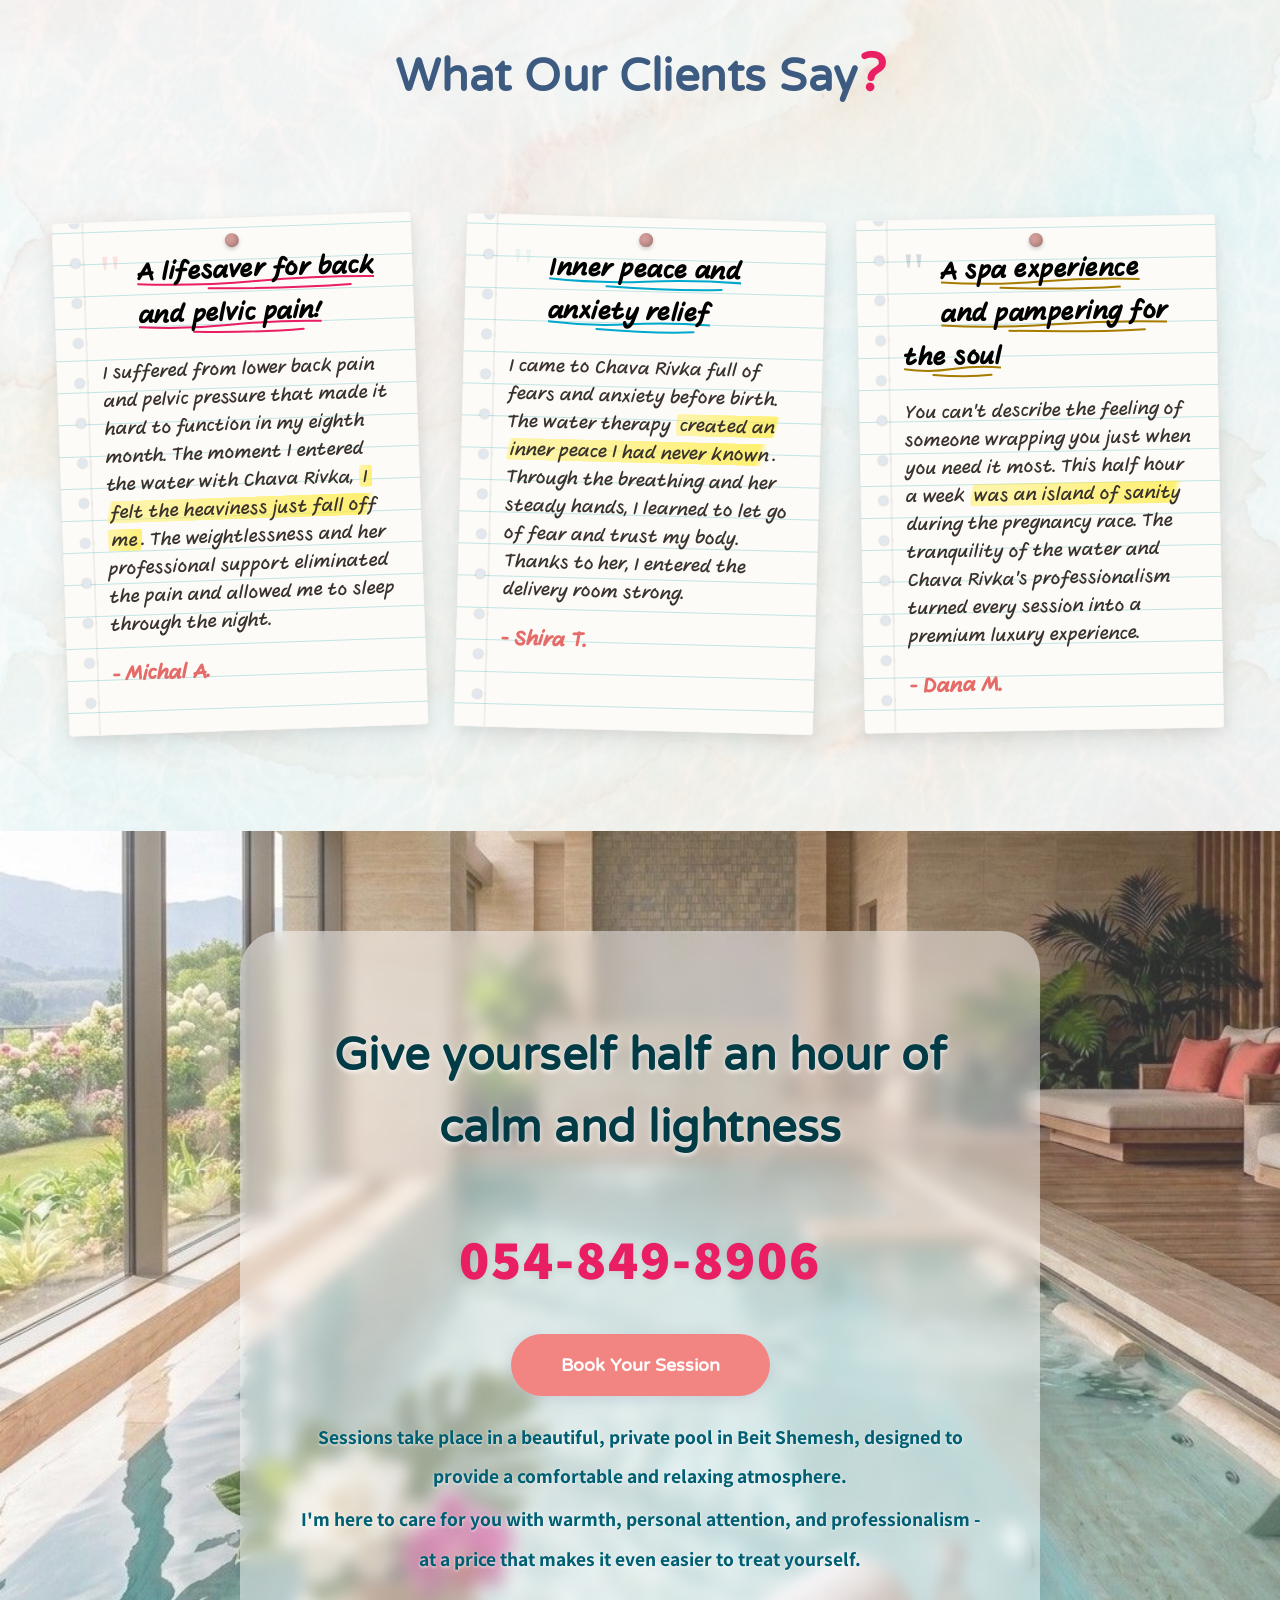
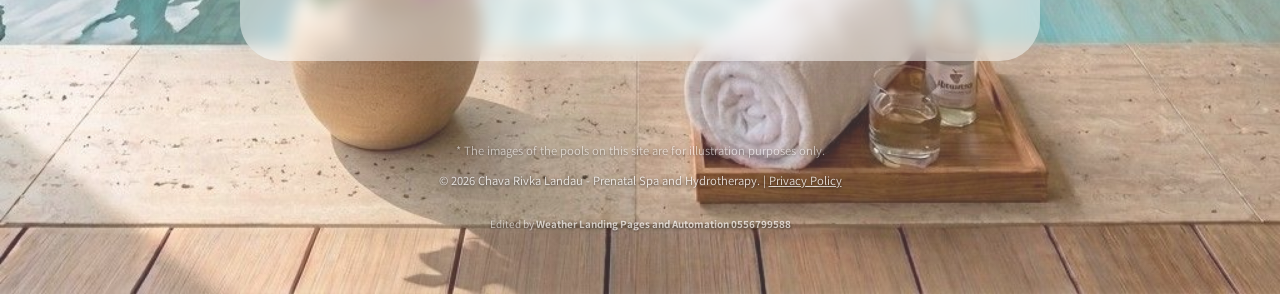
==== commit 489c29c8: "Update card copy, fix hover-box colors, and improve mobile provider layout - Update pregnancy-water-" ====
--- a/index-en.html
+++ b/index-en.html
@@ -57,7 +57,7 @@
                     <div class="stream-wave stream-blue"></div>
                     <div class="stream-wave stream-pink"></div>
                 </div>
-                <h2 class="handwritten gentle-hover-text" style="font-size: clamp(1.8rem, 6vw, 2.8rem); color: #e91e63; text-align: center; line-height: 1.2; padding-top: 30px; margin-bottom: 0px; width: 100%;">Nice to meet you,<br><span style="white-space: nowrap; font-size: clamp(1.5rem, 6.5vw, 2.8rem);">I am Chava Rivka Landau</span></h2>
+                <h2 class="handwritten gentle-hover-text" style="font-size: clamp(1.8rem, 6vw, 2.8rem); color: #e91e63; text-align: center; line-height: 1.2; padding-top: 30px; margin-bottom: 0px; width: 100%;">Nice to meet you,<br><span style="font-size: clamp(1.3rem, 6.5vw, 2.8rem);">I am Chava Rivka Landau</span></h2>
                 <div class="provider-split">
                     <div class="provider-info">
                         <p class="title" style="font-size: clamp(0.7rem, 2.8vw, 1.1rem); line-height: 1.25; text-align: center; width: 100%; display: block; box-sizing: border-box; margin: 0 auto;">
@@ -156,7 +156,7 @@
 
                 <div class="drop-card animate-on-scroll stagger-card" style="--delay: 0.4s">
                     <div class="title-animation-wrapper">
-                        <div class="line-art-wrapper">
+                        <div class="line-art-wrapper" style="margin-bottom: 2px;">
                             <!-- Abstract Lightness / Wave line art -->
                             <svg viewBox="0 0 100 100" class="draw-line-svg">
                                 <path class="animated-path" d="M 10,50 Q 30,30 50,50 T 90,50" fill="none" stroke="url(#grad2-en)" stroke-width="3" stroke-linecap="round"/>
@@ -167,7 +167,7 @@
                         </div>
                         <h4 style="font-size: 1rem;">Physical Preparation for Birth</h4>
                     </div>
-                    <p>Practice effective breathing, and prepare yourself physically and emotionally for birth.</p>
+                    <p style="font-size: 0.88rem;">Targeted movements in water that improve pelvic mobility and help open the pelvis, supporting optimal fetal positioning for birth.</p>
                 </div>
 
                 <div class="drop-card animate-on-scroll stagger-card" style="--delay: 0.5s">
--- a/styles.css
+++ b/styles.css
@@ -797,19 +797,34 @@
     gap: 50px;
     position: relative;
     z-index: 2;
-    margin-top: -25px; /* Pull content closer to the title above */
+    margin-top: 25px; /* Symmetric with the 25px gap below the title box (.align-right) */
 }
 
 .provider-info {
     flex: 0 0 48%;
     max-width: 48%;
     text-align: start;
+    align-self: flex-start; /* Anchor to the top of the row so the title box never shifts upward when the paragraph below it grows on hover */
 }
 
 .provider-image {
     flex: 0 0 60%;
     max-width: 700px;
     margin: 0 auto;
+}
+
+@media (max-width: 768px) {
+    .provider-split {
+        flex-direction: column;
+        margin-top: 10px;
+        gap: 30px;
+    }
+
+    .provider-info,
+    .provider-image {
+        flex: 0 0 100%;
+        max-width: 100%;
+    }
 }
 
 .provider-image img {
@@ -1647,10 +1662,10 @@
 
 .animated-reading-box:hover {
     background-color: rgba(255, 182, 162, 0.2); /* Gentle Peach-Pink */
-    border: 2px solid #1a365d; /* Luxury Blue border */
+    border: 2px solid #f28482; /* Warm Peach (CTA button) border */
     border-radius: 12px; /* Rounded box as requested */
     padding: 1rem;
-    box-shadow: 0 4px 15px rgba(26, 54, 93, 0.2); /* Luxury Blue shadow */
+    box-shadow: 0 4px 15px rgba(242, 132, 130, 0.2); /* Warm Peach shadow */
 }
 
 .animated-reading-box span {
@@ -1664,7 +1679,7 @@
 
 @keyframes paint-text {
     to {
-        background-color: rgba(26, 54, 93, 0.95); /* Luxury Deep Blue */
+        background-color: rgba(242, 132, 130, 0.95); /* Warm Peach */
         color: #ffffff; /* White letters */
         text-shadow: 0 0 1px #ffffff, 0 0 1px #ffffff; /* Faux bold to prevent layout shift */
     }
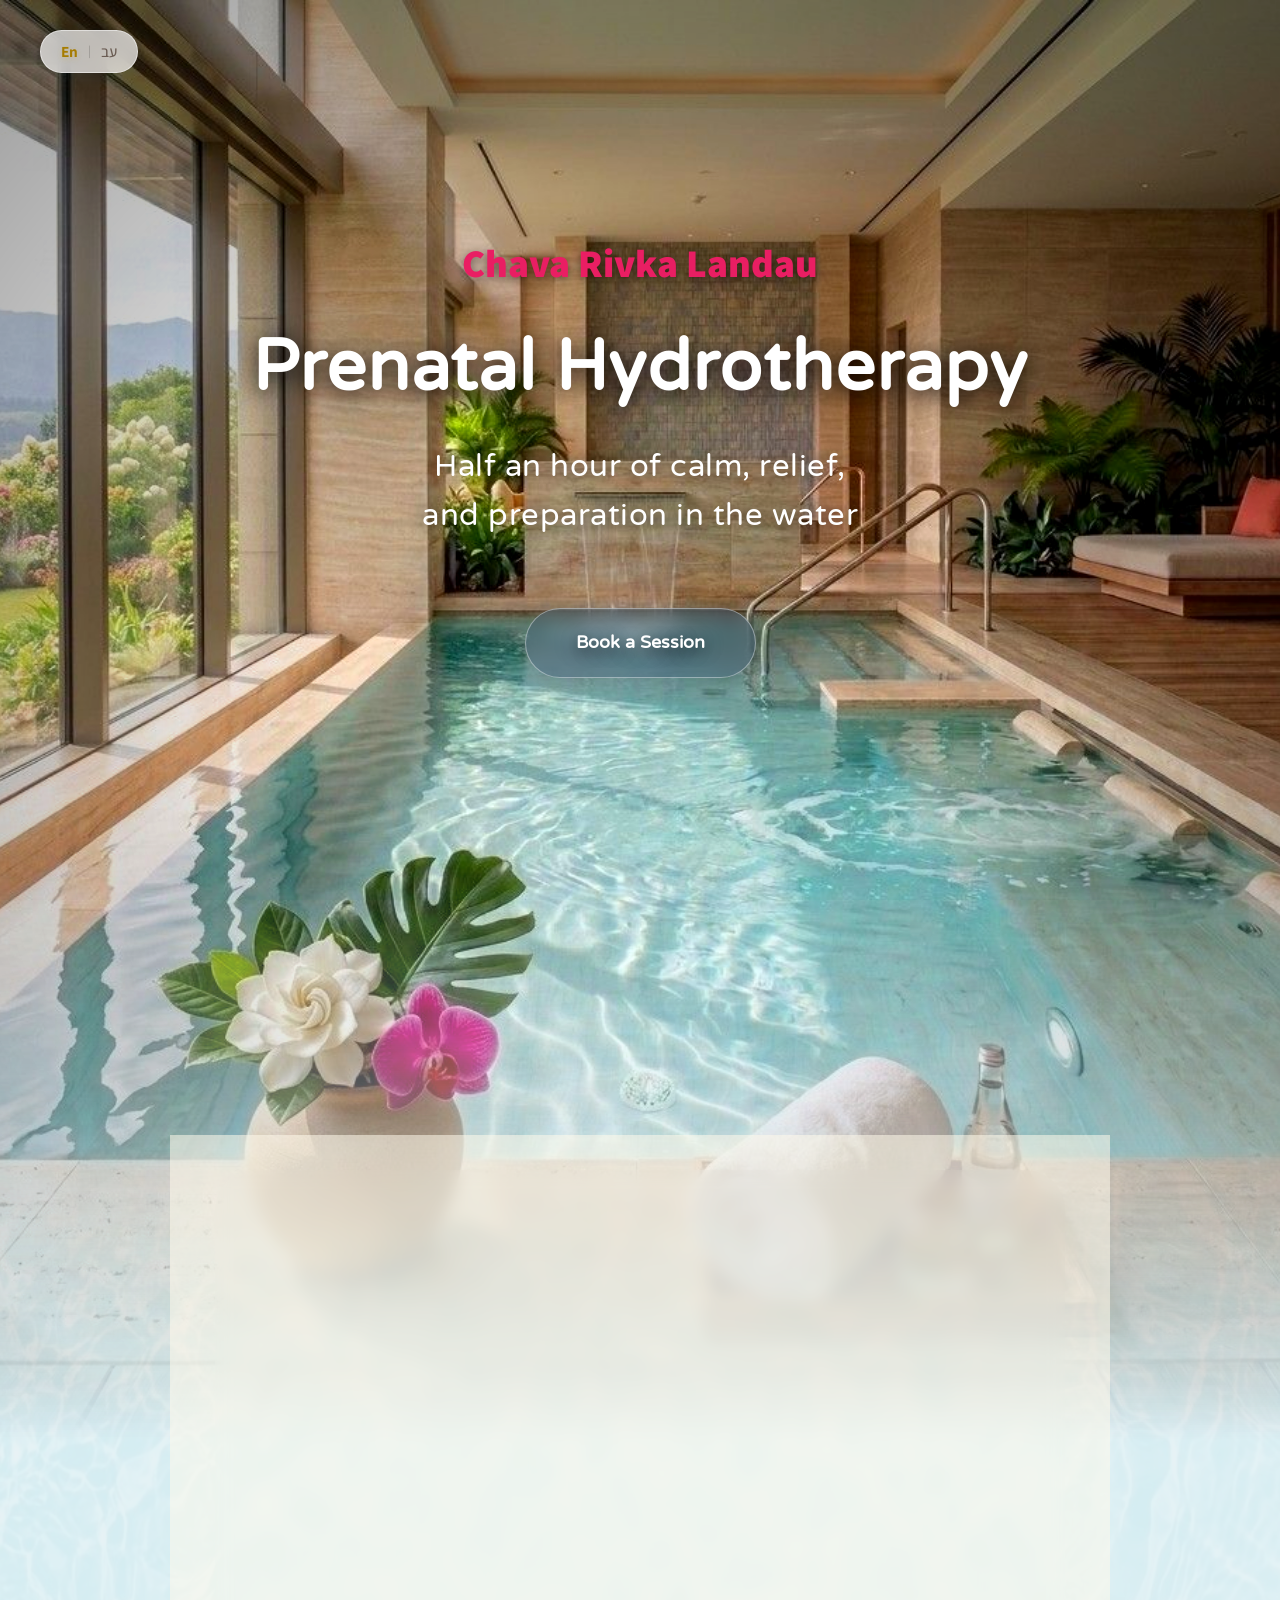
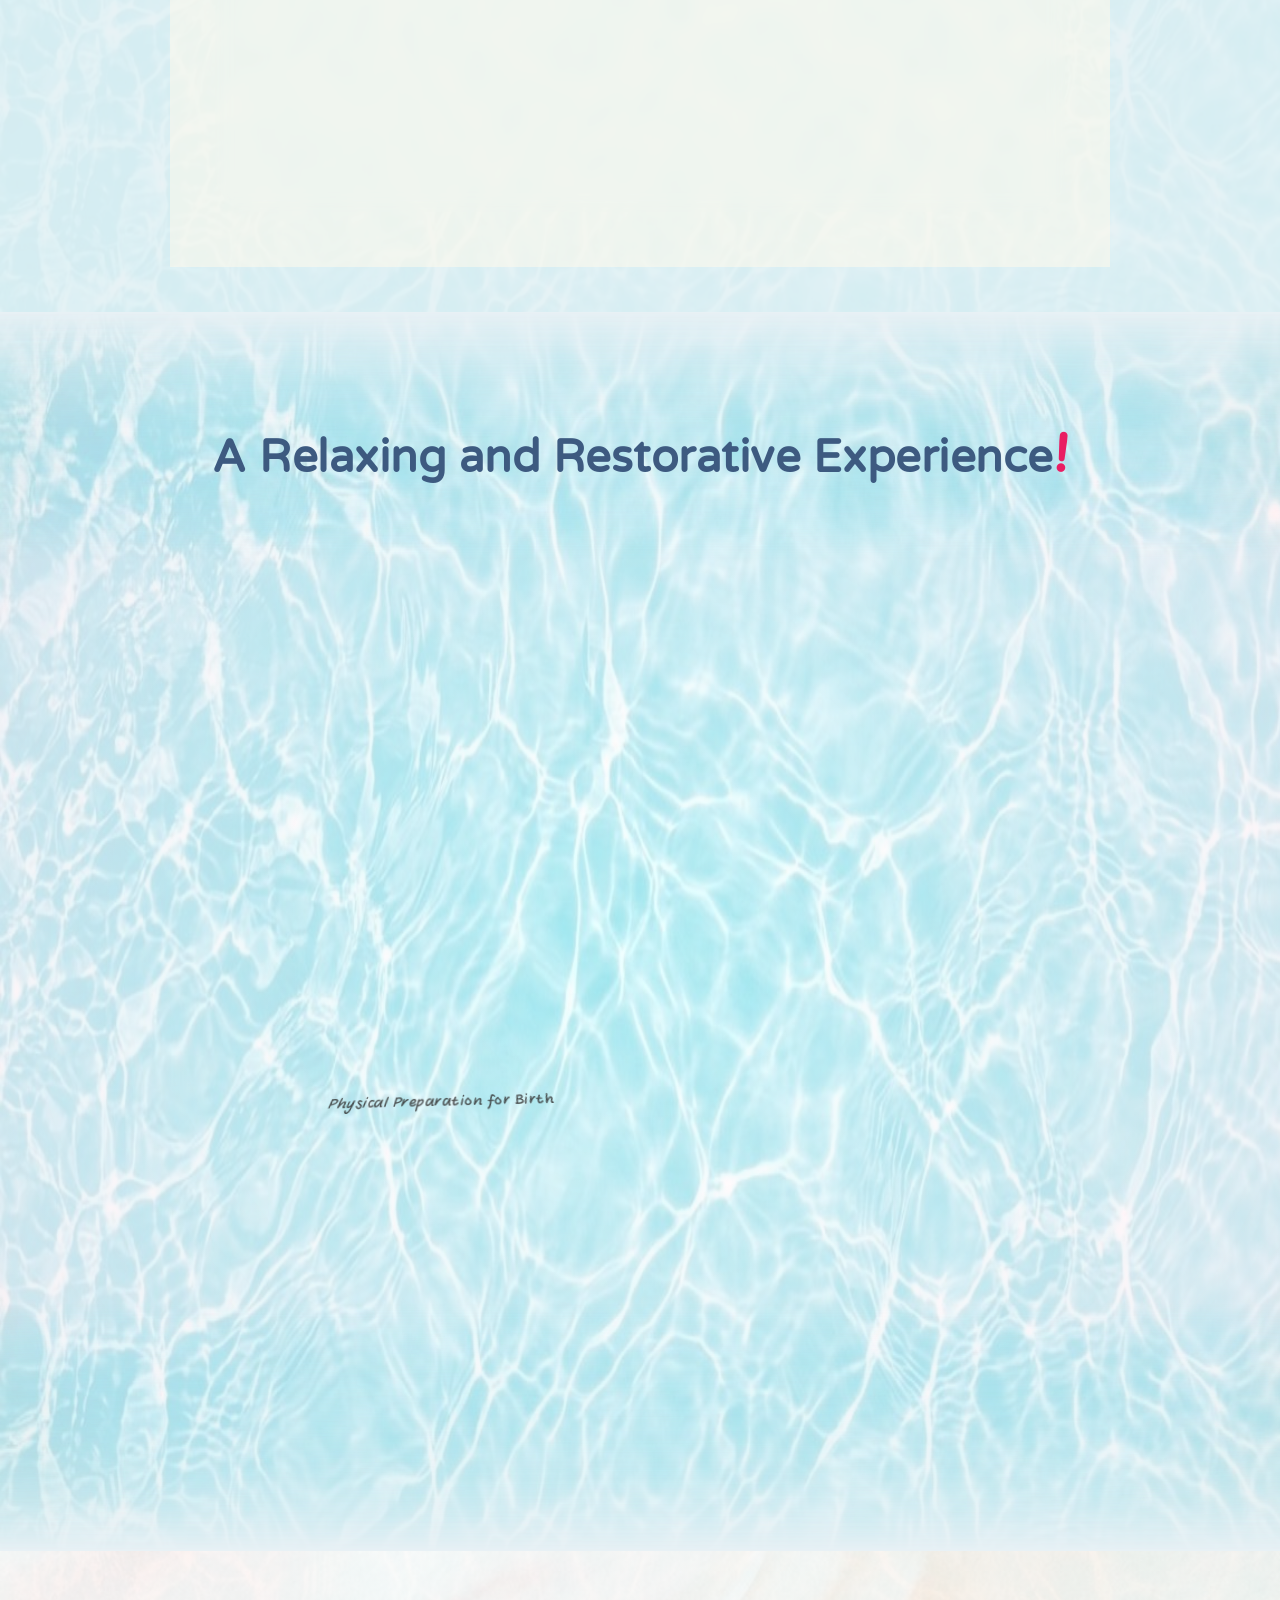
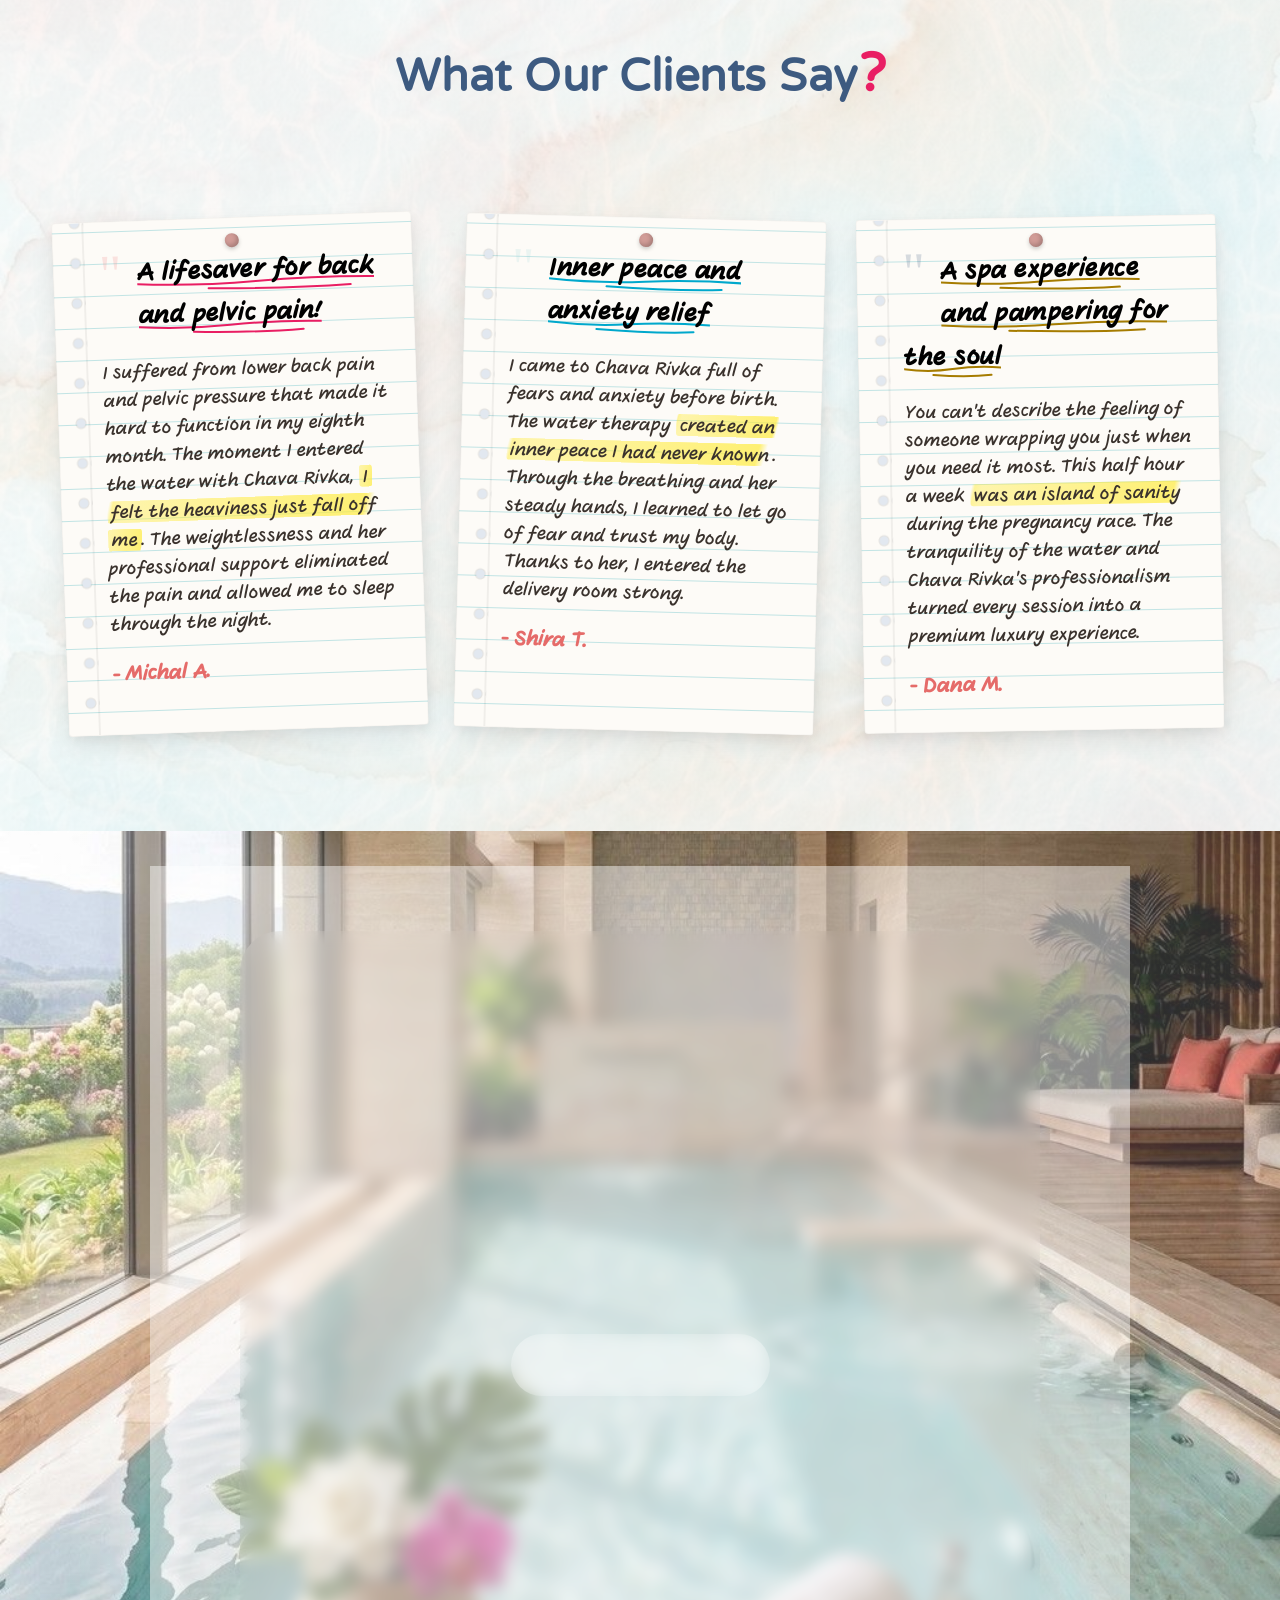
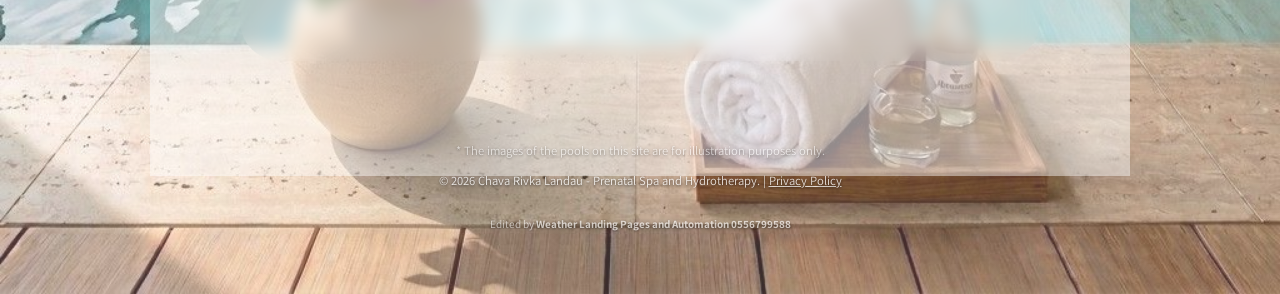
==== commit cbeb493c: "Fix redirect issues by pointing to root instead of index.html" ====
--- a/index-en.html
+++ b/index-en.html
@@ -6,7 +6,7 @@
     <title>Prenatal Hydrotherapy | Chava Rivka Landau</title>
     <meta name="description" content="Preparing for birth? Prepare yourself in the best way possible with prenatal hydrotherapy by Chava Rivka Landau, certified hydrotherapist.">
     <link rel="canonical" href="https://chavarivkalandauhydrotherapy.co.il/index-en.html">
-    <link rel="alternate" hreflang="he" href="https://chavarivkalandauhydrotherapy.co.il/index.html">
+    <link rel="alternate" hreflang="he" href="https://chavarivkalandauhydrotherapy.co.il/">
     <link rel="alternate" hreflang="en" href="https://chavarivkalandauhydrotherapy.co.il/index-en.html">
 
     <link rel="preconnect" href="https://fonts.googleapis.com">
@@ -18,7 +18,7 @@
 <body>
     
     <div class="lang-switcher">
-        <a href="index-en.html" class="active">En</a> <span class="divider">|</span> <a href="index.html">עב</a>
+        <a href="index-en.html" class="active">En</a> <span class="divider">|</span> <a href="/">עב</a>
     </div>
 
     <!-- Global Animated Background -->
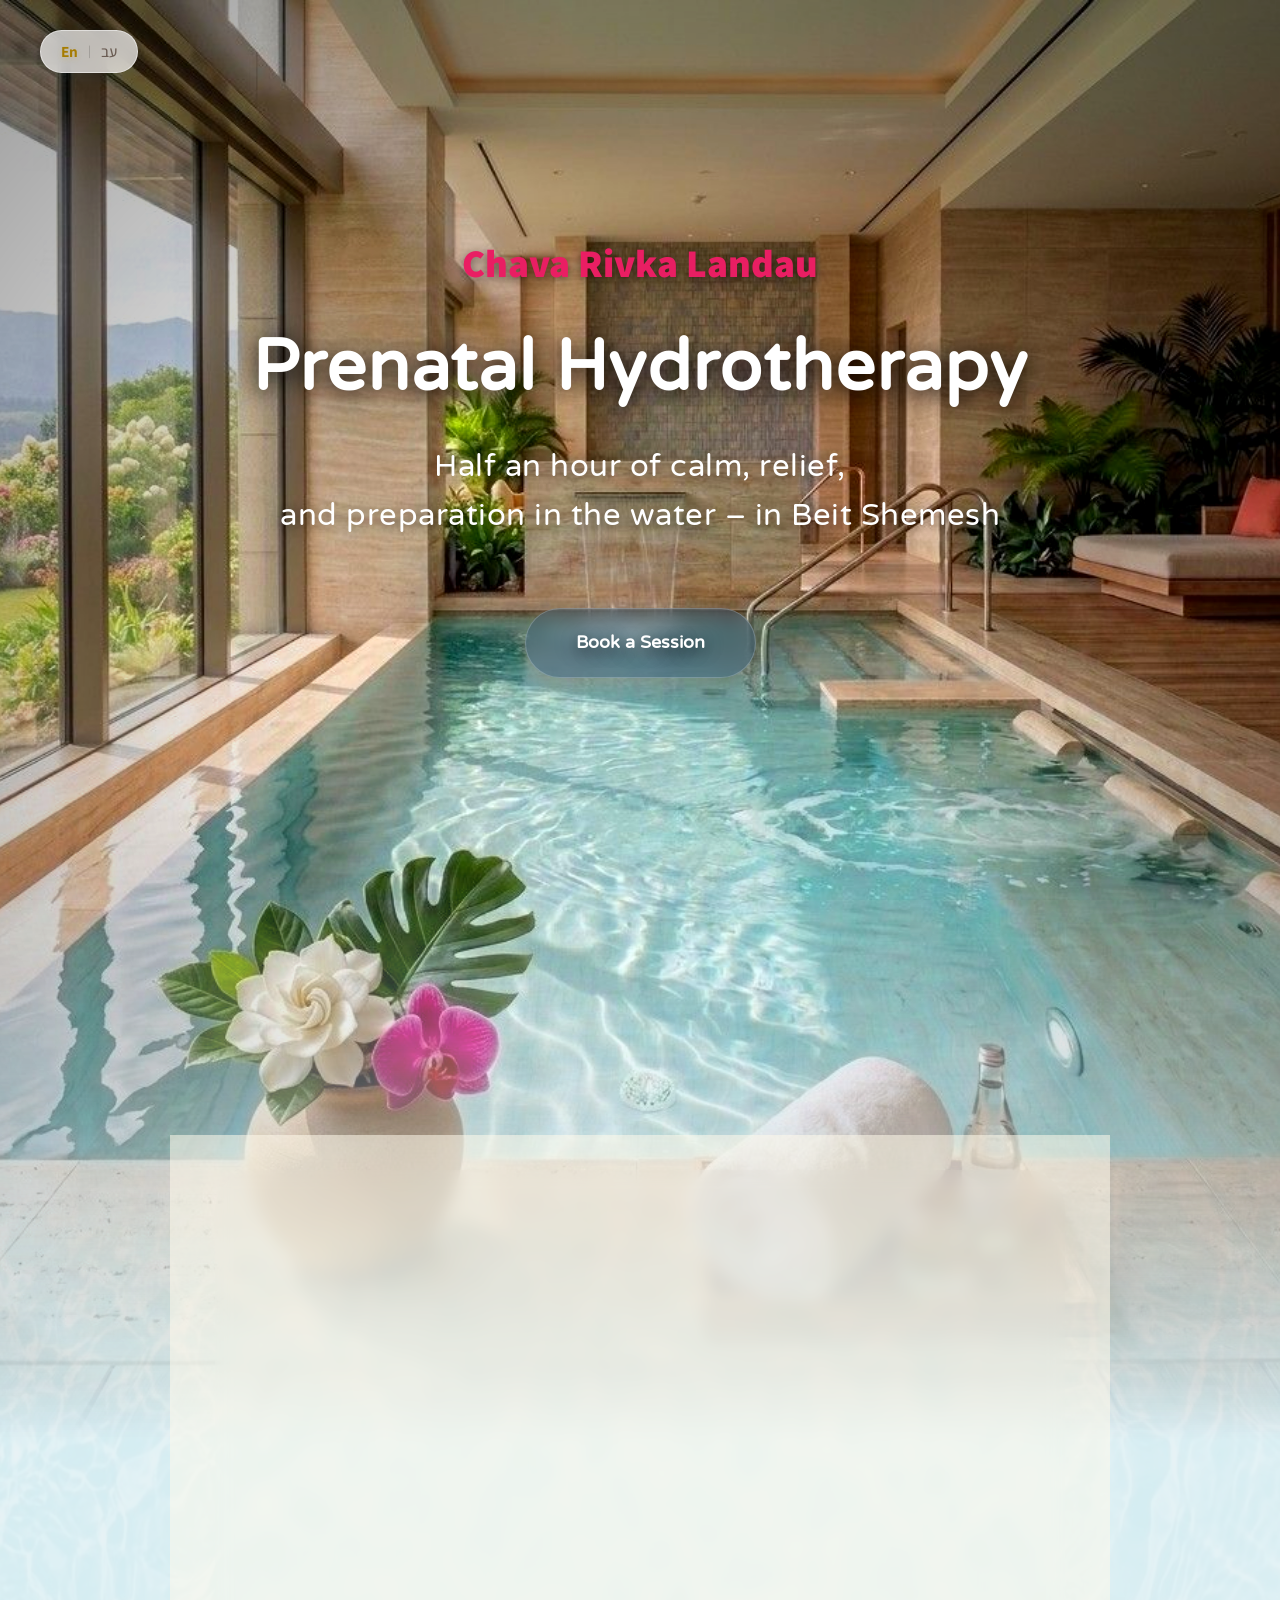
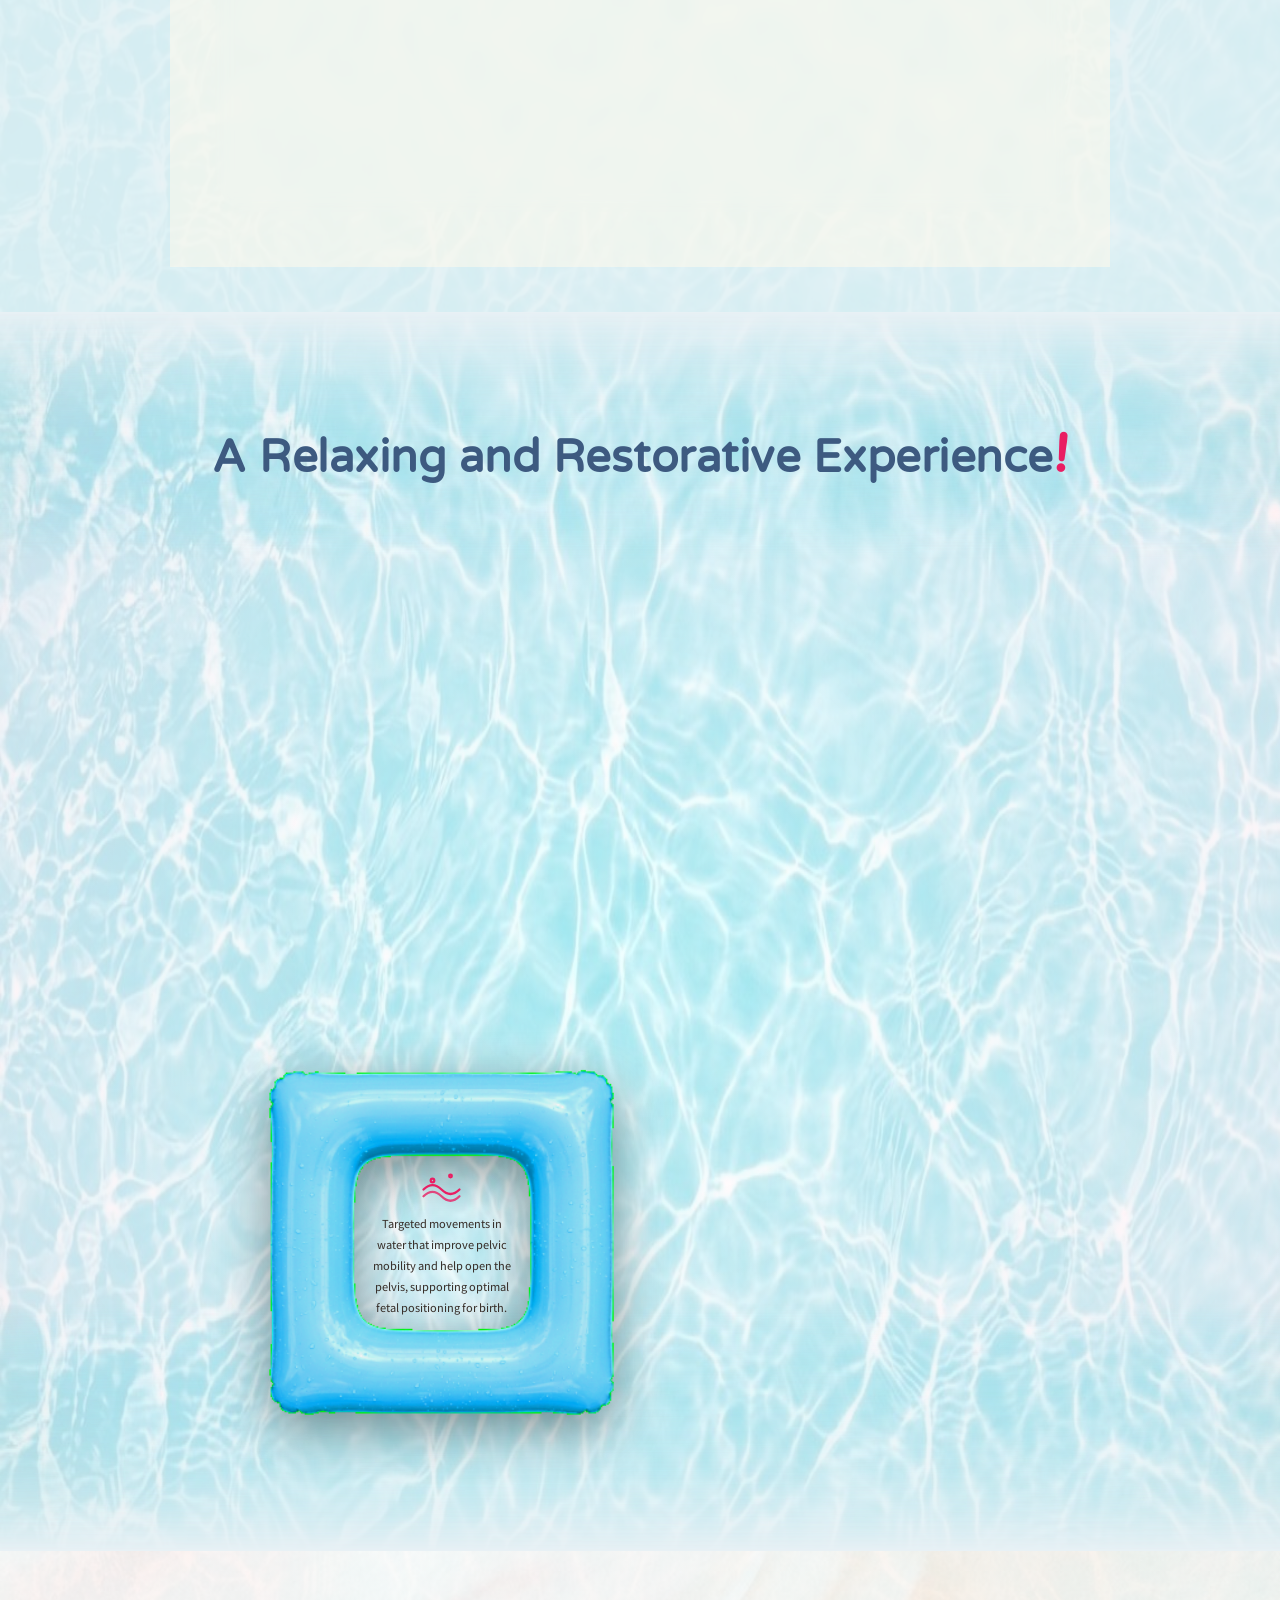
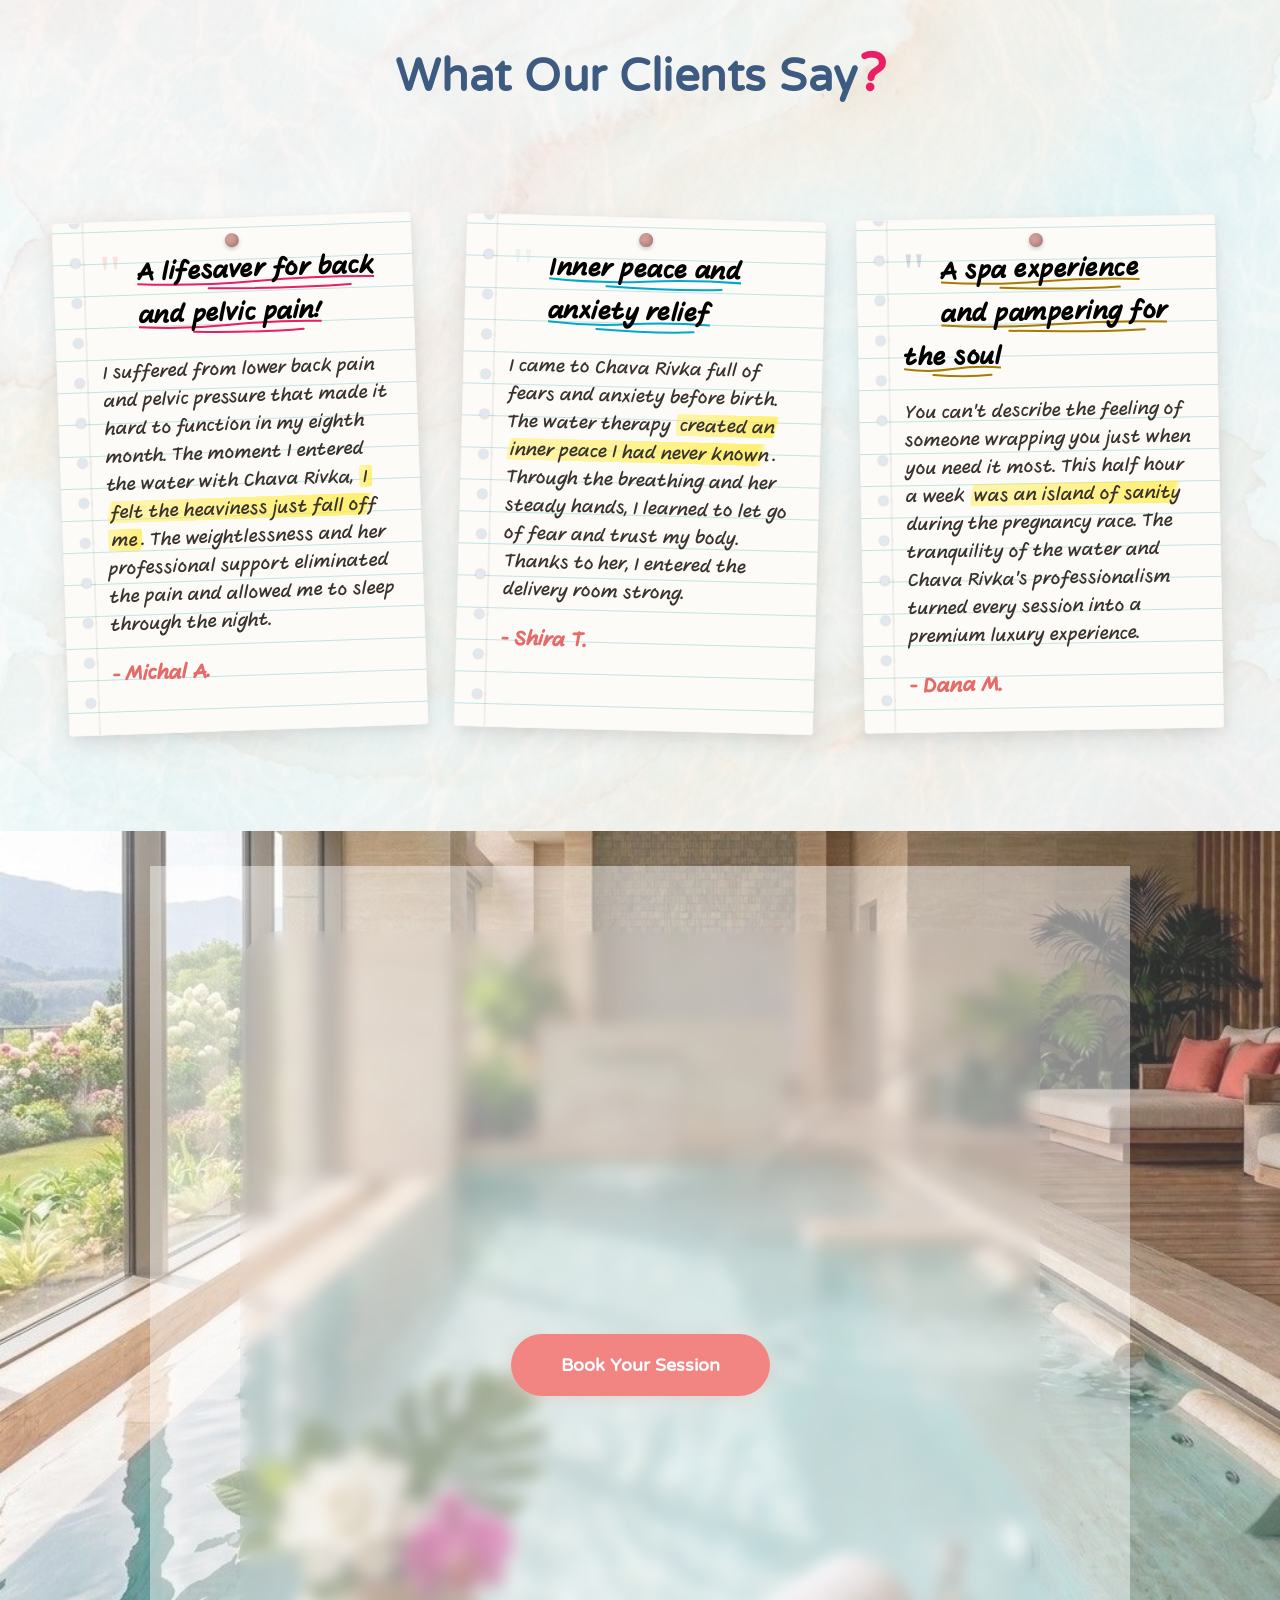
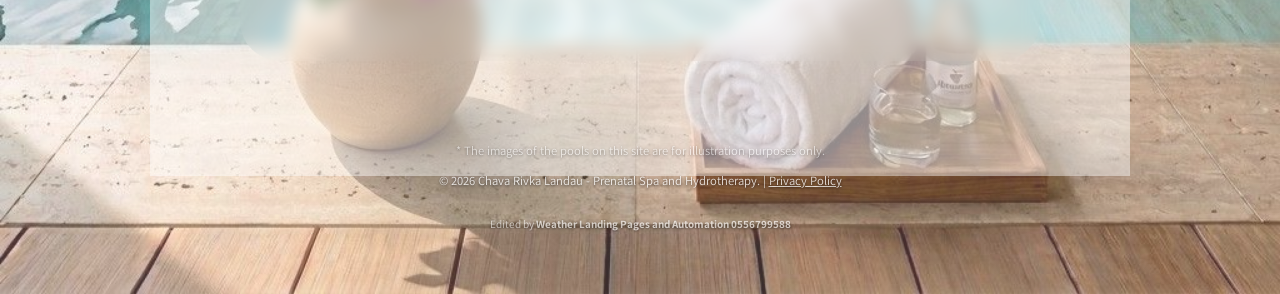
==== commit 066e7754: "Add Beit Shemesh local SEO signals to title, meta, and structured data Add geo meta tags, Open Graph" ====
--- a/index-en.html
+++ b/index-en.html
@@ -3,11 +3,38 @@
 <head>
     <meta charset="UTF-8">
     <meta name="viewport" content="width=device-width, initial-scale=1.0">
-    <title>Prenatal Hydrotherapy | Chava Rivka Landau</title>
-    <meta name="description" content="Preparing for birth? Prepare yourself in the best way possible with prenatal hydrotherapy by Chava Rivka Landau, certified hydrotherapist.">
+    <title>Prenatal Hydrotherapy in Beit Shemesh | Chava Rivka Landau</title>
+    <meta name="description" content="Preparing for birth? Prepare yourself in the best way possible with prenatal hydrotherapy in Beit Shemesh by Chava Rivka Landau, certified hydrotherapist.">
     <link rel="canonical" href="https://chavarivkalandauhydrotherapy.co.il/index-en.html">
     <link rel="alternate" hreflang="he" href="https://chavarivkalandauhydrotherapy.co.il/">
     <link rel="alternate" hreflang="en" href="https://chavarivkalandauhydrotherapy.co.il/index-en.html">
+
+    <meta name="geo.region" content="IL">
+    <meta name="geo.placename" content="Beit Shemesh">
+    <meta property="og:type" content="website">
+    <meta property="og:locale" content="en_US">
+    <meta property="og:title" content="Prenatal Hydrotherapy in Beit Shemesh | Chava Rivka Landau">
+    <meta property="og:description" content="Prenatal hydrotherapy in a private pool in Beit Shemesh, with Chava Rivka Landau, certified hydrotherapist.">
+    <meta property="og:url" content="https://chavarivkalandauhydrotherapy.co.il/index-en.html">
+    <meta property="og:image" content="https://chavarivkalandauhydrotherapy.co.il/embracing_hands_heart.jpg">
+
+    <script type="application/ld+json">
+    {
+        "@context": "https://schema.org",
+        "@type": "HealthAndBeautyBusiness",
+        "name": "Chava Rivka Landau - Prenatal Hydrotherapy",
+        "image": "https://chavarivkalandauhydrotherapy.co.il/embracing_hands_heart.jpg",
+        "telephone": "+972548498906",
+        "url": "https://chavarivkalandauhydrotherapy.co.il/",
+        "priceRange": "$$",
+        "address": {
+            "@type": "PostalAddress",
+            "addressLocality": "Beit Shemesh",
+            "addressCountry": "IL"
+        },
+        "areaServed": "Beit Shemesh"
+    }
+    </script>
 
     <link rel="preconnect" href="https://fonts.googleapis.com">
     <link rel="preconnect" href="https://fonts.gstatic.com" crossorigin>
@@ -44,7 +71,7 @@
                 <span class="hero-provider-name interactive-hero-line" style="display:block; font-size: 2.8rem; font-weight: 800; color: #e91e63; margin: 0 auto 15px auto; width: fit-content; text-shadow: 0 2px 10px rgba(0,0,0,0.5);">Chava Rivka Landau</span>
                 <h1 class="interactive-hero-line" style="margin: 0 auto; width: fit-content;">Prenatal Hydrotherapy</h1>
                 <div class="accent-line" style="margin: 15px auto;"></div>
-                <h2 class="interactive-hero-line" style="margin: 0 auto 30px auto; width: fit-content; text-align: center;">Half an hour of calm, relief,<br>and preparation in the water</h2>
+                <h2 class="interactive-hero-line" style="margin: 0 auto 30px auto; width: fit-content; text-align: center;">Half an hour of calm, relief,<br>and preparation in the water – in Beit Shemesh</h2>
                 <a href="#contact" class="cta-button primary-cta mt-4">Book a Session</a>
             </div>
         </div>
@@ -63,7 +90,7 @@
                         <p class="title" style="font-size: clamp(0.7rem, 2.8vw, 1.1rem); line-height: 1.25; text-align: center; width: 100%; display: block; box-sizing: border-box; margin: 0 auto;">
                             A mother and grandmother,<br>
                             certified hydrotherapist,<br>
-                            and expert in prenatal water therapy.
+                            and expert in prenatal water therapy in Beit Shemesh.
                         </p>
                         <div class="accent-line align-right"></div>
                         <p class="bio-short animated-reading-box" style="width: 100%; text-align: justify; display: block; box-sizing: border-box;">My goal is simple: to give you half an hour of weightlessness, complete calm, and meaningful physical and emotional preparation for birth. For me, water is one of the most powerful ways to relieve the strain on your back and pelvis, ease the worries that can come before birth, and help you learn how to breathe deeply and truly let go. I've created a warm, private, and supportive space just for you — a place where you can step away from everything for a while, reconnect with your body, and prepare to enter the delivery room feeling calm, confident, and strong.</p>
--- a/styles.css
+++ b/styles.css
@@ -735,15 +735,15 @@
     background: rgba(61, 90, 128, 0.35);
     backdrop-filter: blur(8px);
     color: var(--white);
-    border: 1px solid rgba(255, 255, 255, 0.4);
-    box-shadow: 0 4px 15px rgba(61, 90, 128, 0.15);
+    border: 1px solid rgba(255, 255, 255, 0.22);
+    box-shadow: 0 4px 15px rgba(224, 150, 104, 0.18);
 }
 
 .primary-cta:hover {
     background: var(--deep-water);
     color: var(--white);
     border-color: var(--deep-water);
-    box-shadow: 0 8px 25px rgba(61, 90, 128, 0.5);
+    box-shadow: 0 8px 25px rgba(224, 150, 104, 0.4);
 }
 
 .drop-card p {
